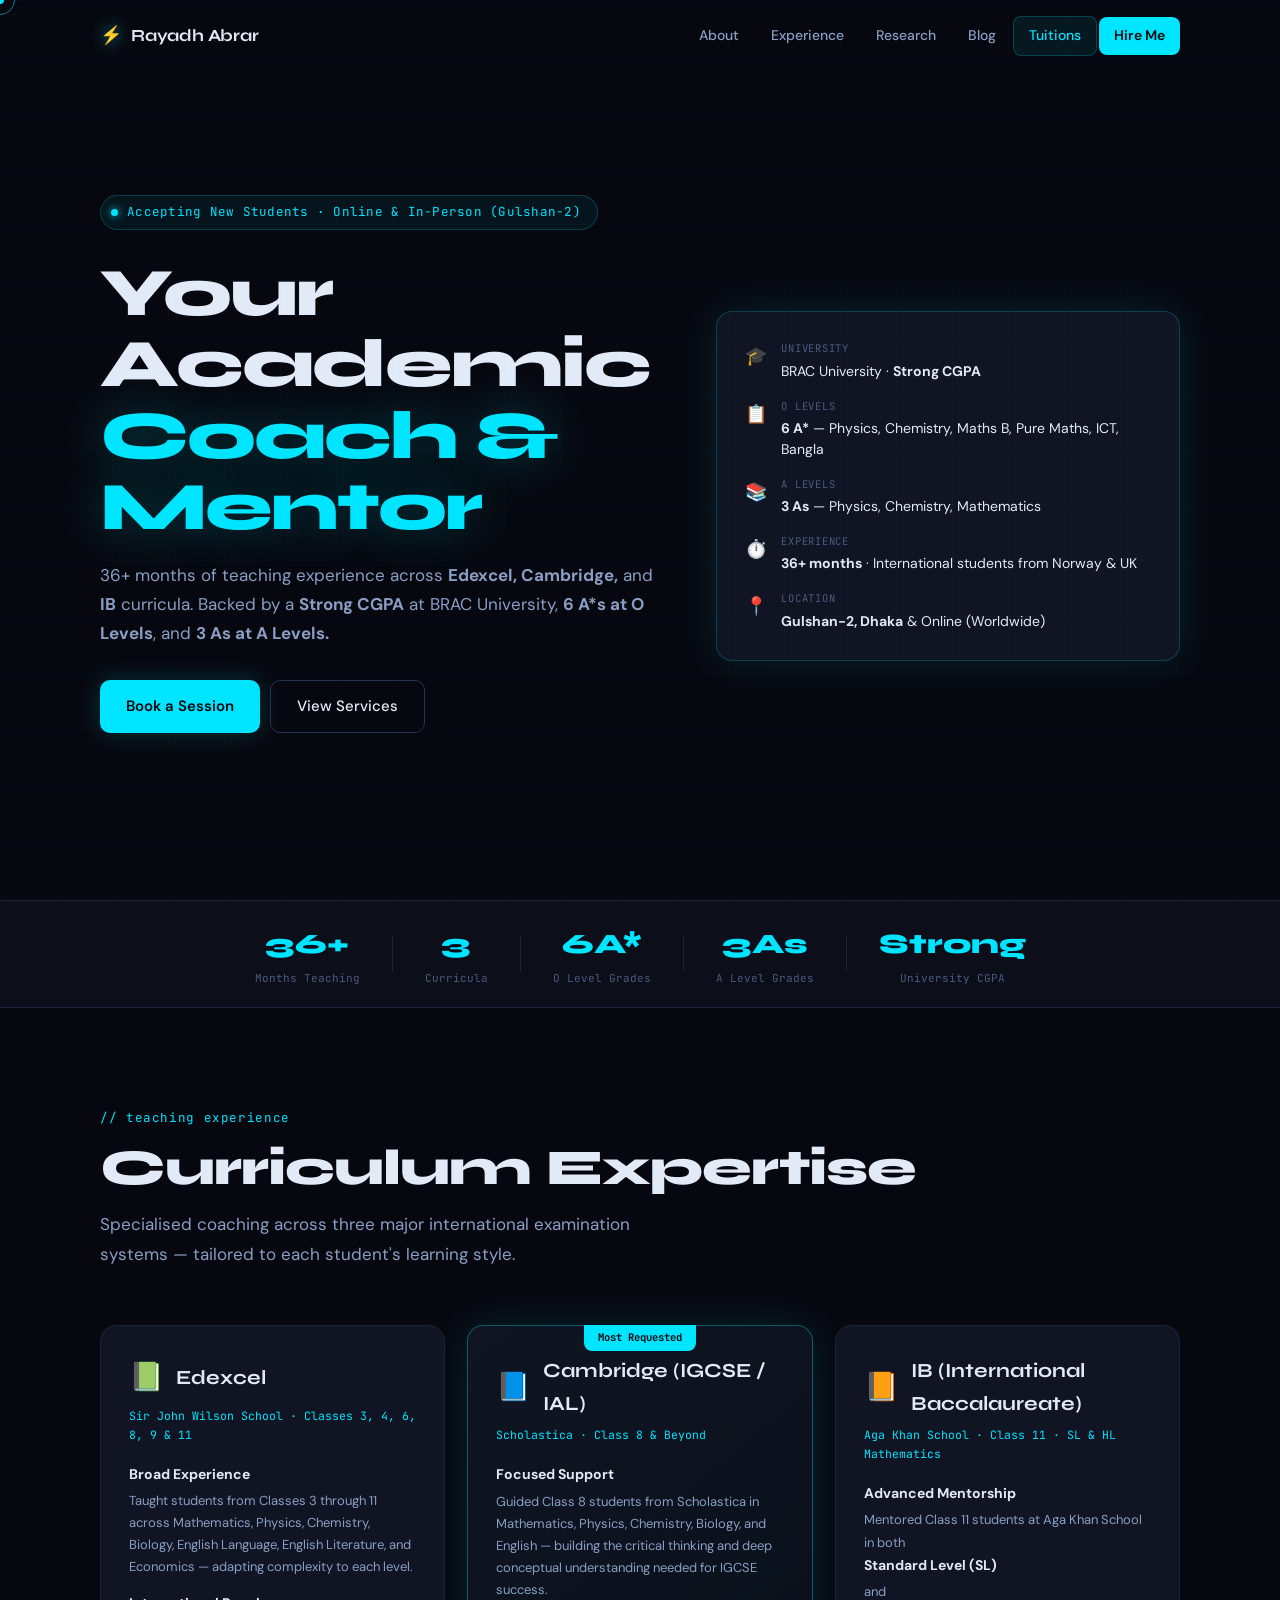
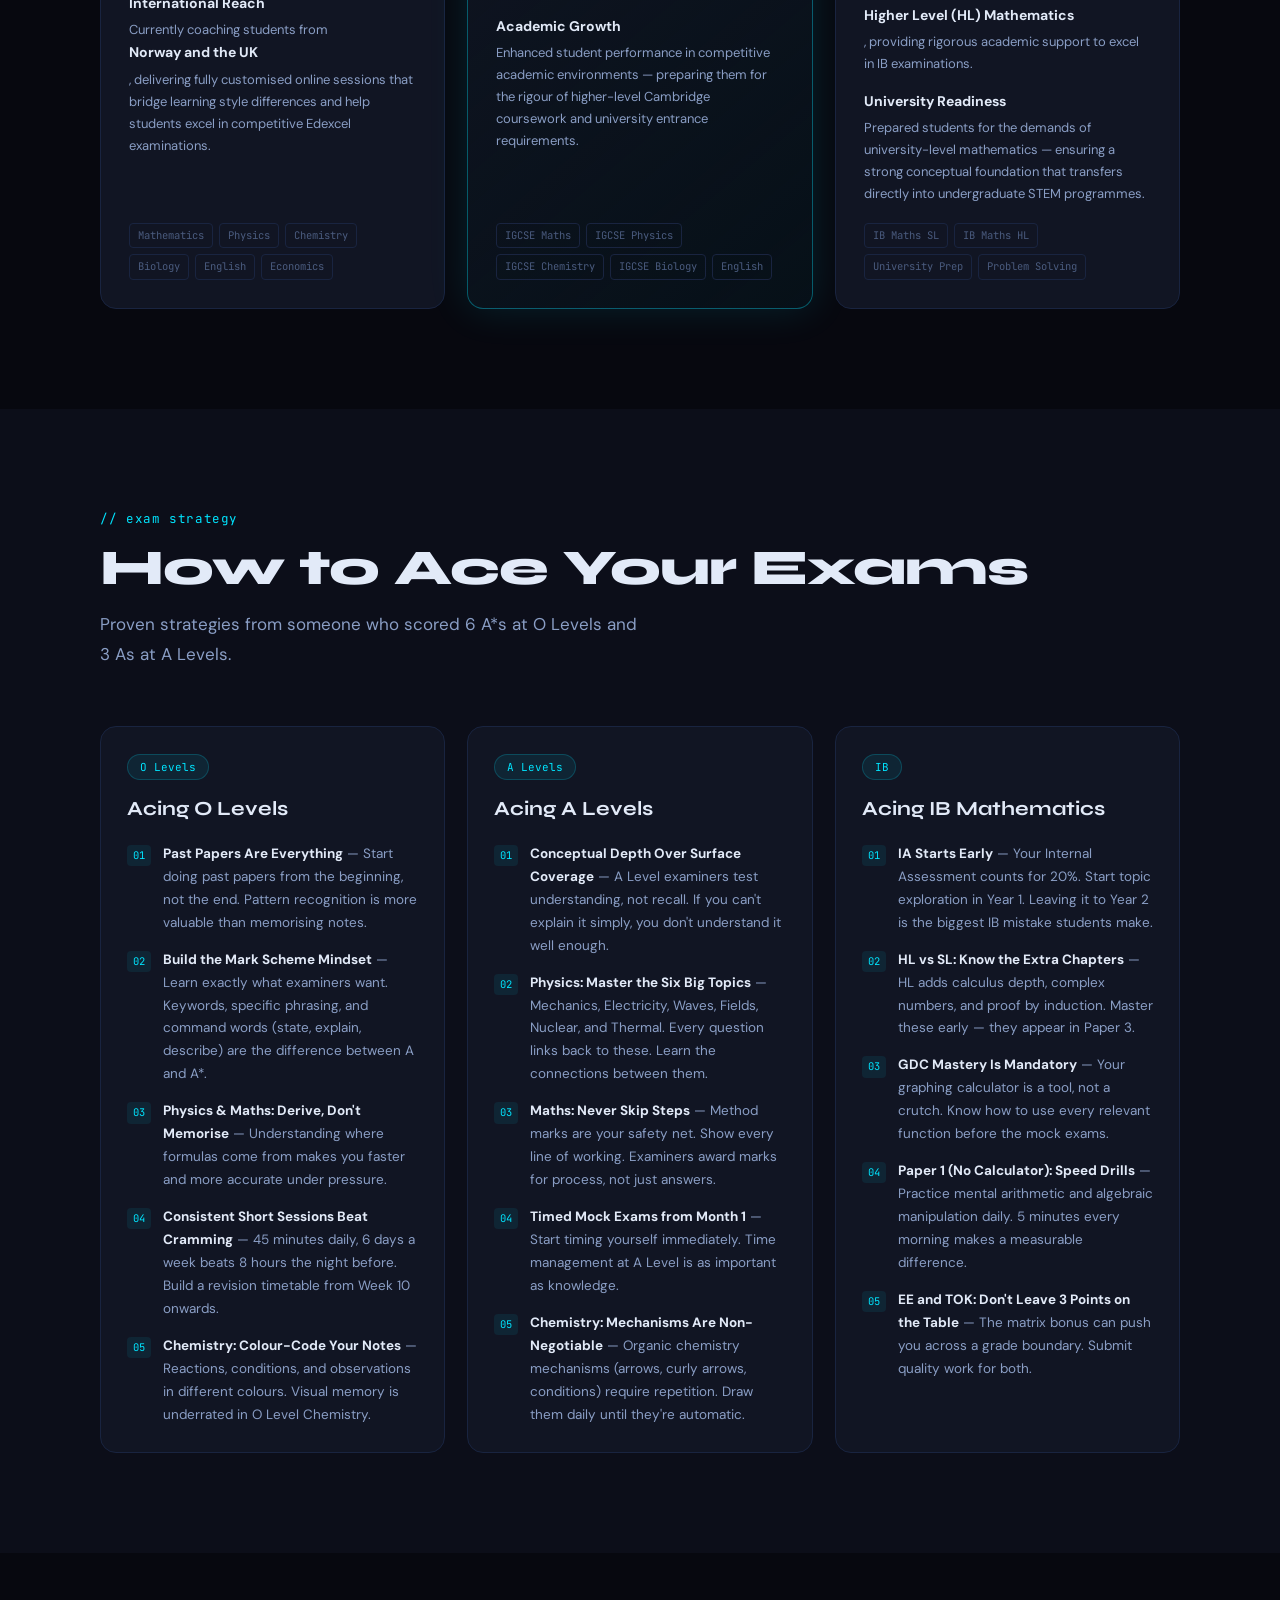
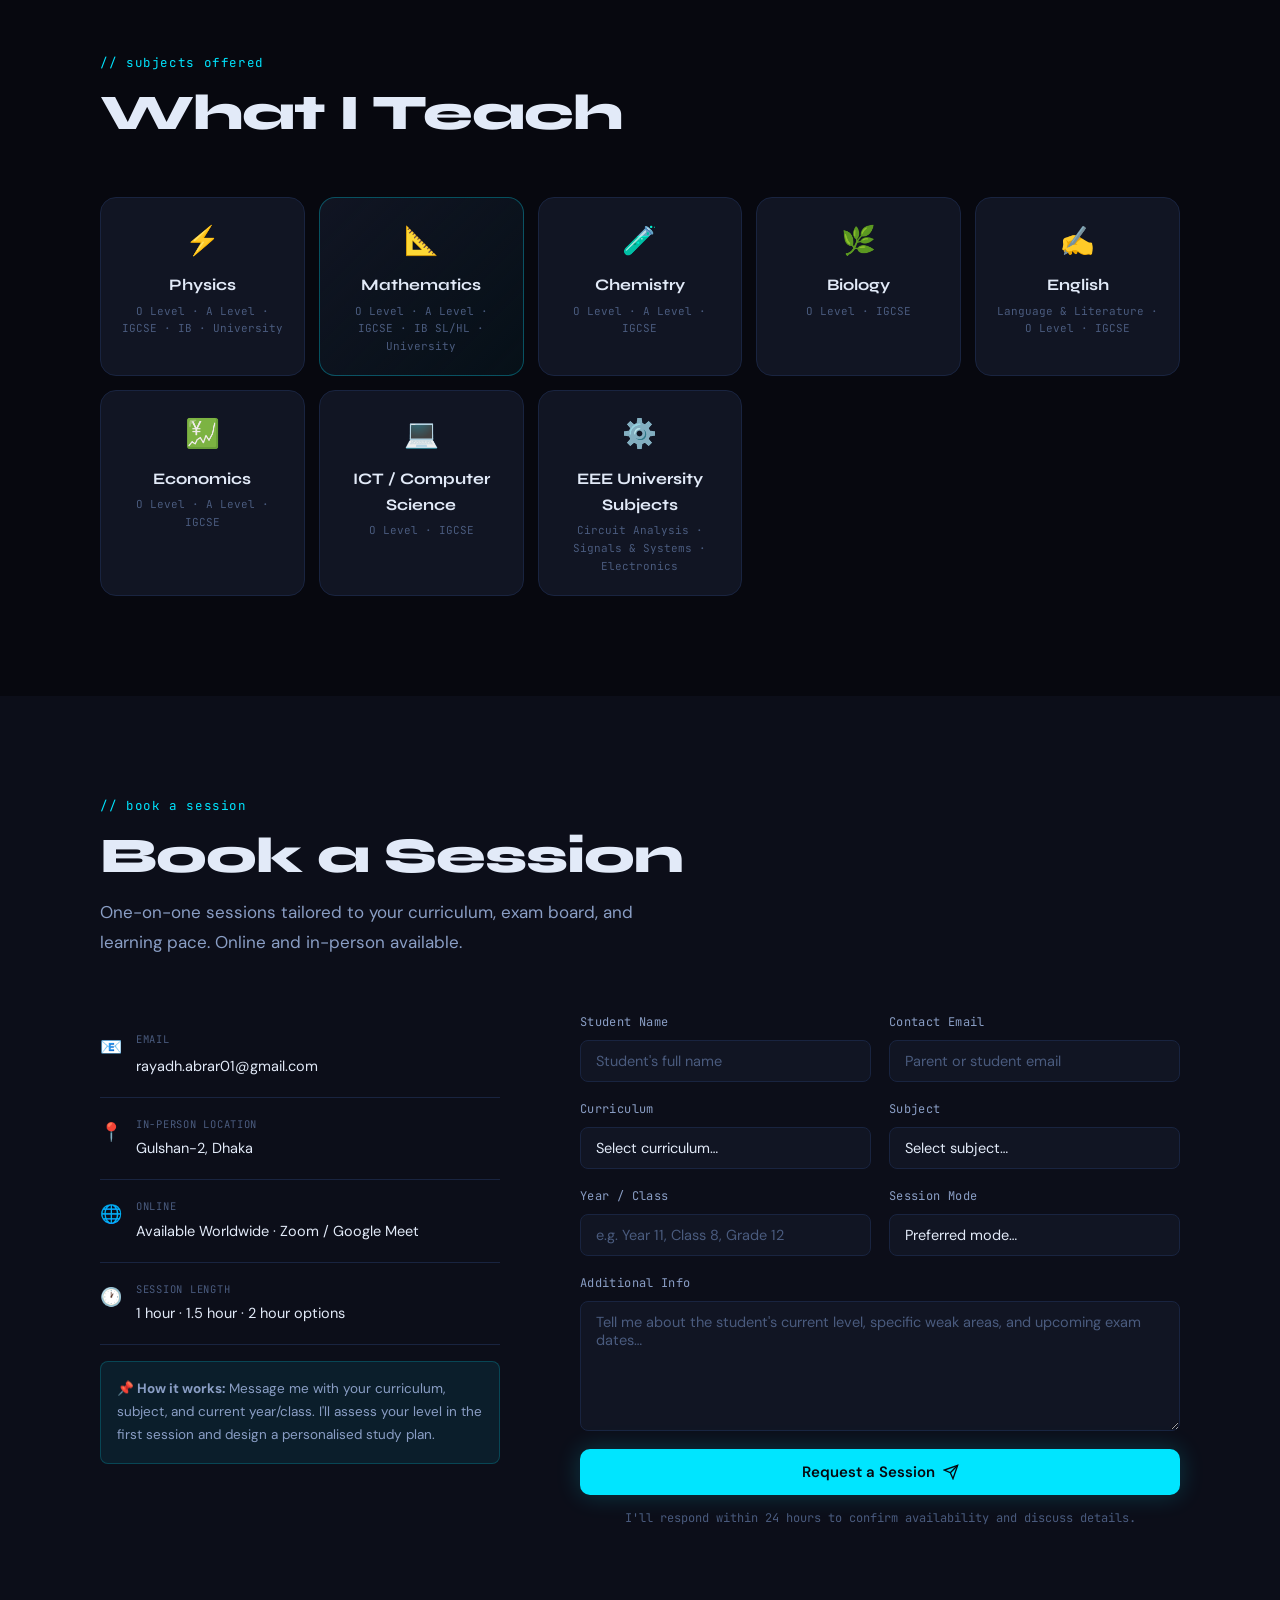
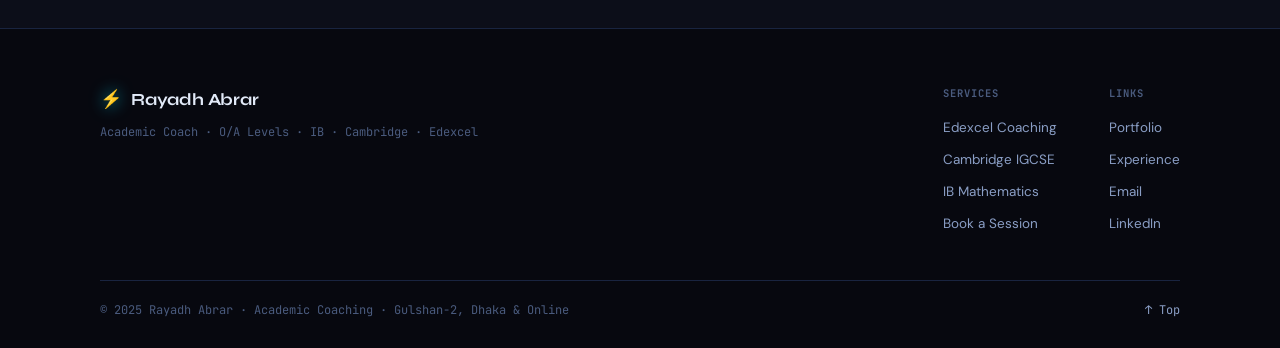
==== tuitions.html @ 3318d1c3 "Update tuitions.html" ====
<!DOCTYPE html>
<html lang="en">
<head>
  <meta charset="UTF-8" />
  <meta name="viewport" content="width=device-width, initial-scale=1.0" />
  <title>Tuitions & Academic Coaching — Rayadh Abrar | O Levels, A Levels, IB, Cambridge, Edexcel</title>
  <meta name="description" content="Expert academic coaching by Rayadh Abrar — 36+ months experience, Strong CGPA at BRAC University. O Levels, A Levels, IB, Cambridge, and Edexcel. Physics, Maths, Chemistry. Gulshan-2 & Online." />
  <meta name="keywords" content="tuition Dhaka, O level tutor, A level tutor, IB tutor, physics tutor, maths tutor, chemistry tutor, Cambridge tutor, Edexcel tutor, online tuition Bangladesh, Rayadh Abrar tutor, Gulshan-2 tuition" />
  <meta name="author" content="Rayadh Abrar" />
  <meta name="robots" content="index, follow" />
  <meta property="og:title" content="Academic Coaching by Rayadh Abrar — O/A Levels, IB, Cambridge, Edexcel" />
  <meta property="og:description" content="36+ months experience · Strong CGPA · 6 A* O Levels · 3 As A Levels · Gulshan-2 & Online" />
  <meta property="og:type" content="website" />
  <link rel="preconnect" href="https://fonts.googleapis.com" />
  <link rel="preconnect" href="https://fonts.gstatic.com" crossorigin />
  <link href="https://fonts.googleapis.com/css2?family=Syne:wght@400;500;600;700;800&family=DM+Sans:ital,opsz,wght@0,9..40,300;0,9..40,400;0,9..40,500;1,9..40,300&family=JetBrains+Mono:wght@400;500&display=swap" rel="stylesheet" />
  <link rel="stylesheet" href="style.css" />
  <script type="application/ld+json">
  {
    "@context": "https://schema.org",
    "@type": "Service",
    "name": "Academic Coaching by Rayadh Abrar",
    "provider": {"@type":"Person","name":"Rayadh Abrar","url":"https://rayadh-abrar1.github.io/rayadhabrar/"},
    "description": "Expert O Level, A Level, IB, Cambridge, and Edexcel tutoring in Physics, Mathematics, Chemistry, and more.",
    "areaServed": ["Dhaka, Bangladesh", "Online — Worldwide"],
    "serviceType": "Private Tutoring"
  }
  </script>
</head>
<body>

  <div class="cursor" id="cursor"></div>
  <div class="cursor-follower" id="cursorFollower"></div>

  <!-- NAV -->
  <nav id="navbar">
    <div class="nav-container">
      <a href="index.html" class="nav-logo">
        <span class="logo-bolt">⚡</span>
        <span>Rayadh Abrar</span>
      </a>
      <div class="nav-links" id="navLinks">
        <a href="index.html#about"      class="nav-link">About</a>
        <a href="index.html#experience" class="nav-link">Experience</a>
        <a href="index.html#research"   class="nav-link">Research</a>
        <a href="index.html#blog"       class="nav-link">Blog</a>
        <a href="tuitions.html"         class="nav-link nav-cta">Tuitions</a>
        <a href="index.html#contact"    class="nav-link nav-hire">Hire Me</a>
      </div>
      <button class="nav-toggle" id="navToggle" aria-label="Toggle navigation">
        <span></span><span></span><span></span>
      </button>
    </div>
  </nav>

  <!-- HERO -->
  <section class="tuition-hero">
    <div class="hero-bg-grid" aria-hidden="true"></div>
    <div class="container">
      <div class="tuition-hero-inner">
        <div class="tuition-hero-content">
          <div class="hero-badge reveal">
            <span class="badge-pulse"></span>
            <span>Accepting New Students · Online &amp; In-Person (Gulshan-2)</span>
          </div>
          <h1 class="tuition-hero-title reveal">
            Your Academic<br/><span class="hero-name">Coach &amp; Mentor</span>
          </h1>
          <p class="tuition-hero-sub reveal">
            36+ months of teaching experience across <strong>Edexcel, Cambridge,</strong> and <strong>IB</strong> curricula.
            Backed by a <strong>Strong CGPA</strong> at BRAC University, <strong>6 A*s at O Levels</strong>, and <strong>3 As at A Levels.</strong>
          </p>
          <div class="hero-actions reveal">
            <a href="#book" class="btn btn-primary">Book a Session</a>
            <a href="#services" class="btn btn-outline">View Services</a>
          </div>
        </div>
        <div class="tuition-creds reveal">
          <div class="cred-card">
            <div class="cred-row">
              <span class="cred-icon">🎓</span>
              <div>
                <p class="cred-label">University</p>
                <p class="cred-val">BRAC University · <strong>Strong CGPA</strong></p>
              </div>
            </div>
            <div class="cred-row">
              <span class="cred-icon">📋</span>
              <div>
                <p class="cred-label">O Levels</p>
                <p class="cred-val"><strong>6 A*</strong> — Physics, Chemistry, Maths B, Pure Maths, ICT, Bangla</p>
              </div>
            </div>
            <div class="cred-row">
              <span class="cred-icon">📚</span>
              <div>
                <p class="cred-label">A Levels</p>
                <p class="cred-val"><strong>3 As</strong> — Physics, Chemistry, Mathematics</p>
              </div>
            </div>
            <div class="cred-row">
              <span class="cred-icon">⏱️</span>
              <div>
                <p class="cred-label">Experience</p>
                <p class="cred-val"><strong>36+ months</strong> · International students from Norway &amp; UK</p>
              </div>
            </div>
            <div class="cred-row">
              <span class="cred-icon">📍</span>
              <div>
                <p class="cred-label">Location</p>
                <p class="cred-val"><strong>Gulshan-2, Dhaka</strong> &amp; Online (Worldwide)</p>
              </div>
            </div>
          </div>
        </div>
      </div>
    </div>
  </section>

  <!-- STATS -->
  <div class="tuition-stats-bar">
    <div class="container">
      <div class="tsb-inner">
        <div class="tsb-item">
          <span class="tsb-num">36+</span>
          <span class="tsb-lbl">Months Teaching</span>
        </div>
        <div class="tsb-sep"></div>
        <div class="tsb-item">
          <span class="tsb-num">3</span>
          <span class="tsb-lbl">Curricula</span>
        </div>
        <div class="tsb-sep"></div>
        <div class="tsb-item">
          <span class="tsb-num">6A*</span>
          <span class="tsb-lbl">O Level Grades</span>
        </div>
        <div class="tsb-sep"></div>
        <div class="tsb-item">
          <span class="tsb-num">3As</span>
          <span class="tsb-lbl">A Level Grades</span>
        </div>
        <div class="tsb-sep"></div>
        <div class="tsb-item">
          <span class="tsb-num">Strong</span>
          <span class="tsb-lbl">University CGPA</span>
        </div>
      </div>
    </div>
  </div>

  <!-- SERVICES -->
  <section id="services" class="section">
    <div class="container">
      <div class="section-head">
        <span class="section-tag">// teaching experience</span>
        <h2 class="section-title reveal">Curriculum Expertise</h2>
        <p class="section-desc reveal">Specialised coaching across three major international examination systems — tailored to each student's learning style.</p>
      </div>
      <div class="services-grid">

        <div class="service-card reveal">
          <div class="svc-header">
            <span class="svc-icon">📗</span>
            <h3 class="svc-title">Edexcel</h3>
          </div>
          <p class="svc-school">Sir John Wilson School · Classes 3, 4, 6, 8, 9 &amp; 11</p>
          <div class="svc-highlights">
            <div class="svc-hl">
              <strong>Broad Experience</strong>
              <p>Taught students from Classes 3 through 11 across Mathematics, Physics, Chemistry, Biology, English Language, English Literature, and Economics — adapting complexity to each level.</p>
            </div>
            <div class="svc-hl">
              <strong>International Reach</strong>
              <p>Currently coaching students from <strong>Norway and the UK</strong>, delivering fully customised online sessions that bridge learning style differences and help students excel in competitive Edexcel examinations.</p>
            </div>
          </div>
          <div class="svc-subjects">
            <span class="tag">Mathematics</span><span class="tag">Physics</span><span class="tag">Chemistry</span>
            <span class="tag">Biology</span><span class="tag">English</span><span class="tag">Economics</span>
          </div>
        </div>

        <div class="service-card service-hot reveal">
          <div class="svc-hot-label">Most Requested</div>
          <div class="svc-header">
            <span class="svc-icon">📘</span>
            <h3 class="svc-title">Cambridge (IGCSE / IAL)</h3>
          </div>
          <p class="svc-school">Scholastica · Class 8 &amp; Beyond</p>
          <div class="svc-highlights">
            <div class="svc-hl">
              <strong>Focused Support</strong>
              <p>Guided Class 8 students from Scholastica in Mathematics, Physics, Chemistry, Biology, and English — building the critical thinking and deep conceptual understanding needed for IGCSE success.</p>
            </div>
            <div class="svc-hl">
              <strong>Academic Growth</strong>
              <p>Enhanced student performance in competitive academic environments — preparing them for the rigour of higher-level Cambridge coursework and university entrance requirements.</p>
            </div>
          </div>
          <div class="svc-subjects">
            <span class="tag">IGCSE Maths</span><span class="tag">IGCSE Physics</span>
            <span class="tag">IGCSE Chemistry</span><span class="tag">IGCSE Biology</span><span class="tag">English</span>
          </div>
        </div>

        <div class="service-card reveal">
          <div class="svc-header">
            <span class="svc-icon">📙</span>
            <h3 class="svc-title">IB (International Baccalaureate)</h3>
          </div>
          <p class="svc-school">Aga Khan School · Class 11 · SL &amp; HL Mathematics</p>
          <div class="svc-highlights">
            <div class="svc-hl">
              <strong>Advanced Mentorship</strong>
              <p>Mentored Class 11 students at Aga Khan School in both <strong>Standard Level (SL)</strong> and <strong>Higher Level (HL) Mathematics</strong>, providing rigorous academic support to excel in IB examinations.</p>
            </div>
            <div class="svc-hl">
              <strong>University Readiness</strong>
              <p>Prepared students for the demands of university-level mathematics — ensuring a strong conceptual foundation that transfers directly into undergraduate STEM programmes.</p>
            </div>
          </div>
          <div class="svc-subjects">
            <span class="tag">IB Maths SL</span><span class="tag">IB Maths HL</span>
            <span class="tag">University Prep</span><span class="tag">Problem Solving</span>
          </div>
        </div>

      </div>
    </div>
  </section>

  <!-- HOW TO ACE -->
  <section class="section section-alt">
    <div class="container">
      <div class="section-head">
        <span class="section-tag">// exam strategy</span>
        <h2 class="section-title reveal">How to Ace Your Exams</h2>
        <p class="section-desc reveal">Proven strategies from someone who scored 6 A*s at O Levels and 3 As at A Levels.</p>
      </div>
      <div class="ace-grid">

        <div class="ace-card reveal">
          <div class="ace-badge">O Levels</div>
          <h3 class="ace-title">Acing O Levels</h3>
          <ul class="ace-list">
            <li><span>01</span><div><strong>Past Papers Are Everything</strong> — Start doing past papers from the beginning, not the end. Pattern recognition is more valuable than memorising notes.</div></li>
            <li><span>02</span><div><strong>Build the Mark Scheme Mindset</strong> — Learn exactly what examiners want. Keywords, specific phrasing, and command words (state, explain, describe) are the difference between A and A*.</div></li>
            <li><span>03</span><div><strong>Physics & Maths: Derive, Don't Memorise</strong> — Understanding where formulas come from makes you faster and more accurate under pressure.</div></li>
            <li><span>04</span><div><strong>Consistent Short Sessions Beat Cramming</strong> — 45 minutes daily, 6 days a week beats 8 hours the night before. Build a revision timetable from Week 10 onwards.</div></li>
            <li><span>05</span><div><strong>Chemistry: Colour-Code Your Notes</strong> — Reactions, conditions, and observations in different colours. Visual memory is underrated in O Level Chemistry.</div></li>
          </ul>
        </div>

        <div class="ace-card reveal">
          <div class="ace-badge">A Levels</div>
          <h3 class="ace-title">Acing A Levels</h3>
          <ul class="ace-list">
            <li><span>01</span><div><strong>Conceptual Depth Over Surface Coverage</strong> — A Level examiners test understanding, not recall. If you can't explain it simply, you don't understand it well enough.</div></li>
            <li><span>02</span><div><strong>Physics: Master the Six Big Topics</strong> — Mechanics, Electricity, Waves, Fields, Nuclear, and Thermal. Every question links back to these. Learn the connections between them.</div></li>
            <li><span>03</span><div><strong>Maths: Never Skip Steps</strong> — Method marks are your safety net. Show every line of working. Examiners award marks for process, not just answers.</div></li>
            <li><span>04</span><div><strong>Timed Mock Exams from Month 1</strong> — Start timing yourself immediately. Time management at A Level is as important as knowledge.</div></li>
            <li><span>05</span><div><strong>Chemistry: Mechanisms Are Non-Negotiable</strong> — Organic chemistry mechanisms (arrows, curly arrows, conditions) require repetition. Draw them daily until they're automatic.</div></li>
          </ul>
        </div>

        <div class="ace-card reveal">
          <div class="ace-badge">IB</div>
          <h3 class="ace-title">Acing IB Mathematics</h3>
          <ul class="ace-list">
            <li><span>01</span><div><strong>IA Starts Early</strong> — Your Internal Assessment counts for 20%. Start topic exploration in Year 1. Leaving it to Year 2 is the biggest IB mistake students make.</div></li>
            <li><span>02</span><div><strong>HL vs SL: Know the Extra Chapters</strong> — HL adds calculus depth, complex numbers, and proof by induction. Master these early — they appear in Paper 3.</div></li>
            <li><span>03</span><div><strong>GDC Mastery Is Mandatory</strong> — Your graphing calculator is a tool, not a crutch. Know how to use every relevant function before the mock exams.</div></li>
            <li><span>04</span><div><strong>Paper 1 (No Calculator): Speed Drills</strong> — Practice mental arithmetic and algebraic manipulation daily. 5 minutes every morning makes a measurable difference.</div></li>
            <li><span>05</span><div><strong>EE and TOK: Don't Leave 3 Points on the Table</strong> — The matrix bonus can push you across a grade boundary. Submit quality work for both.</div></li>
          </ul>
        </div>

      </div>
    </div>
  </section>

  <!-- SUBJECTS -->
  <section class="section">
    <div class="container">
      <div class="section-head">
        <span class="section-tag">// subjects offered</span>
        <h2 class="section-title reveal">What I Teach</h2>
      </div>
      <div class="subjects-grid reveal">
        <div class="subj-card">
          <span class="subj-emoji">⚡</span>
          <h4>Physics</h4>
          <p>O Level · A Level · IGCSE · IB · University</p>
        </div>
        <div class="subj-card subj-hot">
          <span class="subj-emoji">📐</span>
          <h4>Mathematics</h4>
          <p>O Level · A Level · IGCSE · IB SL/HL · University</p>
        </div>
        <div class="subj-card">
          <span class="subj-emoji">🧪</span>
          <h4>Chemistry</h4>
          <p>O Level · A Level · IGCSE</p>
        </div>
        <div class="subj-card">
          <span class="subj-emoji">🌿</span>
          <h4>Biology</h4>
          <p>O Level · IGCSE</p>
        </div>
        <div class="subj-card">
          <span class="subj-emoji">✍️</span>
          <h4>English</h4>
          <p>Language &amp; Literature · O Level · IGCSE</p>
        </div>
        <div class="subj-card">
          <span class="subj-emoji">💹</span>
          <h4>Economics</h4>
          <p>O Level · A Level · IGCSE</p>
        </div>
        <div class="subj-card">
          <span class="subj-emoji">💻</span>
          <h4>ICT / Computer Science</h4>
          <p>O Level · IGCSE</p>
        </div>
        <div class="subj-card">
          <span class="subj-emoji">⚙️</span>
          <h4>EEE University Subjects</h4>
          <p>Circuit Analysis · Signals &amp; Systems · Electronics</p>
        </div>
      </div>
    </div>
  </section>

  <!-- BOOKING -->
  <section id="book" class="section section-alt">
    <div class="container">
      <div class="section-head">
        <span class="section-tag">// book a session</span>
        <h2 class="section-title reveal">Book a Session</h2>
        <p class="section-desc reveal">One-on-one sessions tailored to your curriculum, exam board, and learning pace. Online and in-person available.</p>
      </div>
      <div class="contact-grid">
        <div class="contact-info reveal">
          <div class="ci-item">
            <span class="ci-icon">📧</span>
            <div><p class="ci-label">Email</p><a href="mailto:rayadh.abrar01@gmail.com" class="ci-val">rayadh.abrar01@gmail.com</a></div>
          </div>
          <div class="ci-item">
            <span class="ci-icon">📍</span>
            <div><p class="ci-label">In-Person Location</p><p class="ci-val">Gulshan-2, Dhaka</p></div>
          </div>
          <div class="ci-item">
            <span class="ci-icon">🌐</span>
            <div><p class="ci-label">Online</p><p class="ci-val">Available Worldwide · Zoom / Google Meet</p></div>
          </div>
          <div class="ci-item">
            <span class="ci-icon">🕐</span>
            <div><p class="ci-label">Session Length</p><p class="ci-val">1 hour · 1.5 hour · 2 hour options</p></div>
          </div>
          <div class="booking-note">
            <strong>📌 How it works:</strong> Message me with your curriculum, subject, and current year/class. I'll assess your level in the first session and design a personalised study plan.
          </div>
        </div>
        <form class="contact-form reveal" id="bookingForm" novalidate>
          <div class="form-row">
            <div class="form-group">
              <label for="sname" class="form-lbl">Student Name</label>
              <input type="text" id="sname" name="name" class="form-inp" placeholder="Student's full name" required />
            </div>
            <div class="form-group">
              <label for="semail" class="form-lbl">Contact Email</label>
              <input type="email" id="semail" name="email" class="form-inp" placeholder="Parent or student email" required />
            </div>
          </div>
          <div class="form-row">
            <div class="form-group">
              <label for="scurriculum" class="form-lbl">Curriculum</label>
              <select id="scurriculum" name="curriculum" class="form-inp form-sel">
                <option value="">Select curriculum…</option>
                <option>Edexcel</option>
                <option>Cambridge (IGCSE)</option>
                <option>IB (International Baccalaureate)</option>
                <option>Bangladesh National (SSC/HSC)</option>
                <option>University Level</option>
              </select>
            </div>
            <div class="form-group">
              <label for="ssubject" class="form-lbl">Subject</label>
              <select id="ssubject" name="subject" class="form-inp form-sel">
                <option value="">Select subject…</option>
                <option>Mathematics</option>
                <option>Physics</option>
                <option>Chemistry</option>
                <option>Biology</option>
                <option>English</option>
                <option>Economics</option>
                <option>ICT / Computer Science</option>
                <option>Multiple Subjects</option>
              </select>
            </div>
          </div>
          <div class="form-row">
            <div class="form-group">
              <label for="sclass" class="form-lbl">Year / Class</label>
              <input type="text" id="sclass" name="class" class="form-inp" placeholder="e.g. Year 11, Class 8, Grade 12" />
            </div>
            <div class="form-group">
              <label for="smode" class="form-lbl">Session Mode</label>
              <select id="smode" name="mode" class="form-inp form-sel">
                <option value="">Preferred mode…</option>
                <option>Online (Zoom / Google Meet)</option>
                <option>In-Person (Gulshan-2, Dhaka)</option>
                <option>Either</option>
              </select>
            </div>
          </div>
          <div class="form-group">
            <label for="smessage" class="form-lbl">Additional Info</label>
            <textarea id="smessage" name="message" class="form-inp form-ta" rows="4" placeholder="Tell me about the student's current level, specific weak areas, and upcoming exam dates…"></textarea>
          </div>
          <button type="submit" class="btn btn-primary btn-block" id="bookBtn">
            <span id="bookBtnLabel">Request a Session</span>
            <svg width="16" height="16" viewBox="0 0 24 24" fill="none" stroke="currentColor" stroke-width="2"><line x1="22" y1="2" x2="11" y2="13"/><polygon points="22 2 15 22 11 13 2 9 22 2"/></svg>
          </button>
          <p class="form-note">I'll respond within 24 hours to confirm availability and discuss details.</p>
        </form>
      </div>
    </div>
  </section>

  <!-- FOOTER -->
  <footer class="footer">
    <div class="container">
      <div class="footer-top">
        <div>
          <a href="index.html" class="nav-logo"><span class="logo-bolt">⚡</span><span>Rayadh Abrar</span></a>
          <p class="footer-sub">Academic Coach · O/A Levels · IB · Cambridge · Edexcel</p>
        </div>
        <div class="footer-nav-wrap">
          <div class="footer-nav">
            <h4 class="footer-nav-head">Services</h4>
            <a href="#services">Edexcel Coaching</a>
            <a href="#services">Cambridge IGCSE</a>
            <a href="#services">IB Mathematics</a>
            <a href="#book">Book a Session</a>
          </div>
          <div class="footer-nav">
            <h4 class="footer-nav-head">Links</h4>
            <a href="index.html">Portfolio</a>
            <a href="index.html#experience">Experience</a>
            <a href="mailto:rayadh.abrar01@gmail.com">Email</a>
            <a href="https://linkedin.com/in/rayadh-abrar" target="_blank" rel="noopener">LinkedIn</a>
          </div>
        </div>
      </div>
      <div class="footer-bottom">
        <p>© 2025 Rayadh Abrar · Academic Coaching · Gulshan-2, Dhaka &amp; Online</p>
        <a href="#" class="back-top">↑ Top</a>
      </div>
    </div>
  </footer>

  <script src="main.js"></script>
  <script>
    // Booking form handler
    const bookingForm = document.getElementById('bookingForm');
    const bookBtnLabel = document.getElementById('bookBtnLabel');
    if (bookingForm) {
      bookingForm.addEventListener('submit', async e => {
        e.preventDefault();
        bookBtnLabel.textContent = 'Sending…';
        await new Promise(r => setTimeout(r, 1200));
        bookBtnLabel.textContent = '✓ Request Sent!';
        bookingForm.reset();
        setTimeout(() => { bookBtnLabel.textContent = 'Request a Session'; }, 4000);
      });
    }
  </script>
</body>
</html>
---- style.css ----
/* ============================================================
   style.css — EEE Student Portfolio
   Dark engineering theme · Electric cyan accent · Syne + DM Sans
   ============================================================ */

/* ── RESET & ROOT ──────────────────────────────────────────── */
*, *::before, *::after { margin: 0; padding: 0; box-sizing: border-box; }

:root {
  /* Colors */
  --bg:          #07080F;
  --bg-alt:      #0C0E19;
  --bg-card:     #111523;
  --bg-card-h:   #161C30;
  --accent:      #00E5FF;
  --accent-dim:  rgba(0,229,255,.08);
  --accent-glow: rgba(0,229,255,.22);
  --amber:       #FFB700;
  --red-soft:    #FF4D6D;
  --green-sig:   #27C93F;
  --text:        #E2EAF8;
  --text-2:      #8A9EC5;
  --text-3:      #4A5B7E;
  --border:      #192440;
  --border-2:    #233358;

  /* Typography */
  --f-display: 'Syne', sans-serif;
  --f-body:    'DM Sans', sans-serif;
  --f-mono:    'JetBrains Mono', monospace;

  /* Radii */
  --r:   16px;
  --r-s:  8px;
  --r-xs: 4px;

  /* Shadows */
  --sh:      0 8px 32px rgba(0,0,0,.45);
  --sh-sm:   0 2px 12px rgba(0,0,0,.3);
  --glow:    0 0 40px rgba(0,229,255,.12);
  --glow-hi: 0 0 60px rgba(0,229,255,.28);

  /* Layout */
  --nav-h:  72px;
  --max-w:  1200px;
  --sec-py: 100px;
}

html {
  scroll-behavior: smooth;
  scroll-padding-top: var(--nav-h);
}

body {
  background: var(--bg);
  color: var(--text);
  font-family: var(--f-body);
  font-size: 16px;
  line-height: 1.65;
  overflow-x: hidden;
  cursor: none;
}

::selection { background: var(--accent); color: var(--bg); }

img { max-width: 100%; display: block; }

a { color: inherit; }

/* ── CUSTOM CURSOR (desktop) ────────────────────────────────── */
.cursor {
  width: 8px; height: 8px;
  background: var(--accent);
  border-radius: 50%;
  position: fixed; top: 0; left: 0;
  pointer-events: none; z-index: 9999;
  transform: translate(-50%,-50%);
  transition: width .2s, height .2s;
}
.cursor-follower {
  width: 30px; height: 30px;
  border: 1.5px solid rgba(0,229,255,.5);
  border-radius: 50%;
  position: fixed; top: 0; left: 0;
  pointer-events: none; z-index: 9998;
  transform: translate(-50%,-50%);
  transition: left .12s linear, top .12s linear, width .2s, height .2s;
}

/* ── SCROLL REVEAL ──────────────────────────────────────────── */
.reveal {
  opacity: 0;
  transform: translateY(28px);
  transition: opacity .65s ease, transform .65s ease;
}
.reveal.visible { opacity: 1; transform: none; }

/* ── UTILITIES ──────────────────────────────────────────────── */
.container {
  max-width: var(--max-w);
  margin: 0 auto;
  padding: 0 clamp(20px, 5vw, 60px);
}

.section        { padding: var(--sec-py) 0; }
.section-alt    { background: var(--bg-alt); }

.section-head   { margin-bottom: 56px; }
.section-tag    {
  display: block;
  font-family: var(--f-mono);
  font-size: 12.5px;
  letter-spacing: .05em;
  color: var(--accent);
  margin-bottom: 12px;
}
.section-title {
  font-family: var(--f-display);
  font-size: clamp(30px, 4.5vw, 50px);
  font-weight: 800;
  line-height: 1.1;
  letter-spacing: -.02em;
  margin-bottom: 14px;
}
.section-desc {
  font-size: 17px;
  color: var(--text-2);
  max-width: 540px;
  line-height: 1.75;
}
.section-cta { text-align: center; margin-top: 44px; }

/* ── BUTTONS ────────────────────────────────────────────────── */
.btn {
  display: inline-flex; align-items: center; gap: 8px;
  padding: 13px 26px;
  border-radius: 10px;
  font-family: var(--f-body);
  font-size: 15px; font-weight: 500;
  text-decoration: none;
  transition: all .22s ease;
  cursor: none; border: none;
  position: relative; overflow: hidden;
}
.btn::after {
  content: '';
  position: absolute; inset: 0;
  background: rgba(255,255,255,.07);
  opacity: 0; transition: opacity .22s;
}
.btn:hover::after { opacity: 1; }

.btn-primary {
  background: var(--accent); color: var(--bg); font-weight: 600;
  box-shadow: 0 0 24px rgba(0,229,255,.2);
}
.btn-primary:hover {
  transform: translateY(-2px);
  box-shadow: 0 6px 32px rgba(0,229,255,.38);
}

.btn-outline {
  background: transparent; color: var(--text);
  border: 1px solid var(--border-2);
}
.btn-outline:hover {
  border-color: var(--accent); color: var(--accent);
  transform: translateY(-2px);
}

.btn-ghost {
  background: transparent; color: var(--text-2);
  padding: 13px 14px;
}
.btn-ghost:hover { color: var(--text); }

.btn-block  { width: 100%; justify-content: center; }
.btn-sm-full {
  width: 100%; justify-content: center;
  padding: 11px 20px; font-size: 14px;
  border-radius: var(--r-s);
  background: transparent;
  color: var(--accent);
  border: 1px solid rgba(0,229,255,.35);
  display: flex; align-items: center;
  text-decoration: none;
  transition: all .2s ease; cursor: none;
}
.btn-sm-full:hover { background: var(--accent-dim); }

/* ── NAVBAR ─────────────────────────────────────────────────── */
#navbar {
  position: fixed; top: 0; left: 0; right: 0;
  height: var(--nav-h); z-index: 1000;
  transition: background .3s, border-color .3s, backdrop-filter .3s;
}
#navbar.scrolled {
  background: rgba(7,8,15,.88);
  backdrop-filter: blur(20px);
  -webkit-backdrop-filter: blur(20px);
  border-bottom: 1px solid var(--border);
}

.nav-container {
  max-width: var(--max-w); margin: 0 auto;
  padding: 0 clamp(20px, 5vw, 60px);
  height: 100%;
  display: flex; align-items: center;
  justify-content: space-between; gap: 32px;
}

.nav-logo {
  display: flex; align-items: center; gap: 9px;
  text-decoration: none;
  font-family: var(--f-display);
  font-size: 17px; font-weight: 700;
  color: var(--text); letter-spacing: -.01em;
}
.logo-bolt {
  font-size: 18px;
  filter: drop-shadow(0 0 8px rgba(0,229,255,.7));
}

.nav-links { display: flex; align-items: center; gap: 2px; }

.nav-link {
  padding: 7px 15px; border-radius: 8px;
  font-size: 14px; font-weight: 500;
  color: var(--text-2); text-decoration: none;
  transition: all .2s;
}
.nav-link:hover { color: var(--text); background: rgba(255,255,255,.05); }
.nav-link.active-link { color: var(--accent); }

.nav-link.nav-cta {
  background: var(--accent-dim);
  color: var(--accent);
  border: 1px solid rgba(0,229,255,.22);
}
.nav-link.nav-cta:hover { background: rgba(0,229,255,.18); }

.nav-toggle {
  display: none; flex-direction: column; gap: 5px;
  background: none; border: none; cursor: none; padding: 8px;
}
.nav-toggle span {
  display: block; width: 22px; height: 2px;
  background: var(--text); border-radius: 2px;
  transition: all .3s;
}

/* ── HERO ───────────────────────────────────────────────────── */
.hero {
  min-height: 100vh;
  display: grid;
  grid-template-columns: 1fr 1fr;
  align-items: center;
  gap: 60px;
  padding-top: var(--nav-h);
  padding-bottom: 60px;
  padding-left: clamp(20px, 5vw, 60px);
  padding-right: clamp(20px, 5vw, 60px);
  max-width: var(--max-w);
  margin: 0 auto;
  position: relative;
}

/* Background grid */
.hero-bg-grid {
  position: fixed; inset: 0;
  pointer-events: none; z-index: 0;
  background-image:
    linear-gradient(rgba(0,229,255,.022) 1px, transparent 1px),
    linear-gradient(90deg, rgba(0,229,255,.022) 1px, transparent 1px);
  background-size: 56px 56px;
}

/* Circuit decoration */
.circuit-deco { position: absolute; inset: 0; pointer-events: none; overflow: hidden; }

.c-line {
  position: absolute; left: 0; right: 0; height: 1px;
  background: linear-gradient(90deg, transparent, var(--accent), transparent);
  opacity: 0;
  animation: cPulse 5s ease-in-out infinite;
}
.c-line-1 { top: 28%; }
.c-line-2 { top: 72%; animation-delay: 2.5s; }

.c-node {
  position: absolute; width: 6px; height: 6px;
  border-radius: 50%; background: var(--accent);
  opacity: .25;
  animation: nBlink 3.5s ease-in-out infinite;
}

@keyframes cPulse {
  0%,100%  { opacity: 0; }
  40%,60%  { opacity: .1; }
}
@keyframes nBlink {
  0%,100%  { opacity: .15; transform: scale(1); box-shadow: none; }
  50%      { opacity: .8; transform: scale(1.6); box-shadow: 0 0 8px var(--accent); }
}

/* Hero content */
.hero-content { position: relative; z-index: 1; }

.hero-badge {
  display: inline-flex; align-items: center; gap: 9px;
  background: rgba(0,229,255,.06);
  border: 1px solid rgba(0,229,255,.2);
  border-radius: 100px;
  padding: 6px 16px 6px 10px;
  margin-bottom: 28px;
  font-family: var(--f-mono);
  font-size: 12.5px;
  color: var(--accent);
  letter-spacing: .02em;
}
.badge-pulse {
  width: 7px; height: 7px; border-radius: 50%;
  background: var(--accent);
  box-shadow: 0 0 8px var(--accent);
  animation: dotPulse 2s ease-in-out infinite;
}
@keyframes dotPulse {
  0%,100% { transform: scale(1); opacity: 1; }
  50%     { transform: scale(1.3); opacity: .65; }
}

.hero-title {
  font-family: var(--f-display);
  font-size: clamp(42px, 6.5vw, 80px);
  font-weight: 800;
  line-height: 1.04;
  letter-spacing: -.03em;
  color: var(--text);
  margin-bottom: 18px;
}
.hero-name {
  display: block;
  color: var(--accent);
  text-shadow: 0 0 48px rgba(0,229,255,.28);
}

.hero-subtitle {
  font-size: 19px; color: var(--text-2);
  line-height: 1.55; margin-bottom: 18px;
}
.hero-subtitle strong { color: var(--text); }

.typed-out  { color: var(--accent); font-weight: 500; }
.typed-cursor {
  color: var(--accent);
  animation: curBlink 1s step-end infinite;
  font-weight: 300;
}
@keyframes curBlink { 0%,100%{opacity:1} 50%{opacity:0} }

.hero-desc {
  font-size: 15.5px; color: var(--text-3);
  max-width: 460px; line-height: 1.85;
  margin-bottom: 34px;
}

.hero-actions { display: flex; gap: 10px; flex-wrap: wrap; margin-bottom: 44px; }

.hero-stats {
  display: flex; align-items: center;
  padding-top: 28px;
  border-top: 1px solid var(--border);
}
.stat-item { display: flex; flex-direction: column; padding: 0 28px; }
.stat-item:first-child { padding-left: 0; }

.stat-num {
  font-family: var(--f-display);
  font-size: 30px; font-weight: 800;
  color: var(--text); line-height: 1;
  margin-bottom: 4px;
}
.stat-lbl {
  font-family: var(--f-mono);
  font-size: 12px; color: var(--text-3);
}
.stat-sep { width: 1px; height: 38px; background: var(--border); }

/* Hero visual (right column) */
.hero-visual {
  position: relative; z-index: 1;
  display: flex; flex-direction: column;
  align-items: center; gap: 22px;
}

.code-card {
  width: 100%; max-width: 390px;
  background: var(--bg-card);
  border: 1px solid var(--border);
  border-radius: var(--r);
  overflow: hidden;
  box-shadow: var(--sh), var(--glow);
  animation: cardFloat 7s ease-in-out infinite;
}
@keyframes cardFloat {
  0%,100% { transform: translateY(0); }
  50%     { transform: translateY(-10px); }
}

.code-card-bar {
  display: flex; align-items: center; gap: 10px;
  padding: 12px 16px;
  background: var(--bg-alt);
  border-bottom: 1px solid var(--border);
}
.traffic-lights { display: flex; gap: 6px; }
.tl { width: 10px; height: 10px; border-radius: 50%; }
.tl-red    { background: #FF5F56; }
.tl-yellow { background: #FFBD2E; }
.tl-green  { background: #27C93F; }
.code-filename {
  font-family: var(--f-mono); font-size: 12px;
  color: var(--text-3); margin-left: auto;
}

.code-body {
  padding: 18px 16px;
  font-family: var(--f-mono); font-size: 13px;
  line-height: 1.95; color: var(--text-3);
}
.cl { display: block; }
.cl.pad { padding-left: 20px; }
.ck { color: #CF8DFB; }   /* keyword   */
.cf { color: #7DD3FC; }   /* function  */
.cn { color: var(--amber); } /* number  */

.code-card-foot {
  display: flex; align-items: center; gap: 8px;
  padding: 10px 16px;
  background: var(--bg-alt);
  border-top: 1px solid var(--border);
  font-family: var(--f-mono); font-size: 11.5px; color: var(--text-3);
}
.running-dot {
  width: 7px; height: 7px; border-radius: 50%;
  background: var(--green-sig);
  box-shadow: 0 0 6px var(--green-sig);
  animation: dotPulse 2s ease-in-out infinite;
}

.float-chips {
  display: flex; gap: 10px; flex-wrap: wrap; justify-content: center;
}
.chip {
  background: var(--bg-card);
  border: 1px solid var(--border-2);
  border-radius: 100px;
  padding: 8px 16px;
  font-size: 13px; color: var(--text-2);
  transition: all .3s;
  animation: chipFloat 5s ease-in-out infinite;
}
.chip:hover { border-color: var(--accent); color: var(--accent); }
@keyframes chipFloat {
  0%,100% { transform: translateY(0); }
  50%     { transform: translateY(-6px); }
}

/* ── ABOUT ──────────────────────────────────────────────────── */
.about-grid {
  display: grid;
  grid-template-columns: 340px 1fr;
  gap: 72px; align-items: start;
}

.photo-frame {
  position: relative;
  aspect-ratio: 4/5; max-width: 320px;
  border-radius: var(--r);
  overflow: hidden;
  border: 1px solid var(--border);
}
.photo-frame img { width: 100%; height: 100%; object-fit: cover; }

.photo-placeholder {
  width: 100%; height: 100%;
  background: var(--bg-card);
  display: flex; flex-direction: column;
  align-items: center; justify-content: center;
  gap: 12px; color: var(--text-3);
  font-family: var(--f-mono); font-size: 13px;
  text-align: center; padding: 20px;
}
.photo-placeholder span { font-size: 40px; }
.photo-placeholder small { font-size: 11px; opacity: .6; }

.photo-deco {
  position: absolute; bottom: -16px; right: -16px;
  width: 70px; height: 70px;
  border: 2px solid var(--accent);
  border-radius: var(--r-s);
  opacity: .25; z-index: -1;
}

.skill-cloud {
  display: flex; flex-wrap: wrap; gap: 8px;
  margin-top: 20px; max-width: 320px;
}
.skill-pill {
  background: var(--bg-card);
  border: 1px solid var(--border);
  border-radius: 100px;
  padding: 5px 13px;
  font-family: var(--f-mono); font-size: 12.5px;
  color: var(--text-2);
  transition: all .2s; cursor: default;
}
.skill-pill:hover { border-color: var(--accent); color: var(--accent); background: var(--accent-dim); }

.about-lead {
  font-size: 18.5px; font-weight: 500; color: var(--text);
  line-height: 1.6; margin-bottom: 18px;
}
.about-body { font-size: 15.5px; color: var(--text-2); line-height: 1.85; margin-bottom: 14px; }

.about-links { display: flex; flex-direction: column; gap: 10px; margin-top: 28px; }
.text-link {
  color: var(--accent); text-decoration: none;
  font-size: 14.5px; font-weight: 500;
  transition: transform .2s; display: inline-block;
}
.text-link:hover { transform: translateX(4px); }

/* ── PROJECTS ───────────────────────────────────────────────── */
.filter-bar { display: flex; gap: 8px; flex-wrap: wrap; margin-bottom: 36px; }

.filter-btn {
  padding: 8px 18px; border-radius: 8px;
  border: 1px solid var(--border);
  background: transparent; color: var(--text-3);
  font-family: var(--f-body); font-size: 13.5px;
  cursor: none; transition: all .2s;
}
.filter-btn:hover, .filter-btn.active {
  border-color: var(--accent); color: var(--accent);
  background: var(--accent-dim);
}

.projects-grid {
  display: grid;
  grid-template-columns: repeat(auto-fill, minmax(290px, 1fr));
  gap: 20px;
}

.proj-card {
  background: var(--bg-card);
  border: 1px solid var(--border);
  border-radius: var(--r);
  padding: 26px;
  position: relative; overflow: hidden;
  transition: all .3s;
}
.proj-card::after {
  content: '';
  position: absolute; bottom: 0; left: 0; right: 0; height: 3px;
  background: linear-gradient(90deg, var(--accent), var(--amber));
  transform: scaleX(0); transform-origin: left; transition: transform .3s;
}
.proj-card:hover {
  border-color: var(--border-2);
  background: var(--bg-card-h);
  transform: translateY(-4px);
  box-shadow: var(--sh), var(--glow);
}
.proj-card:hover::after { transform: scaleX(1); }

.proj-featured {
  border-color: rgba(0,229,255,.28);
  background: linear-gradient(140deg, var(--bg-card), rgba(0,229,255,.03));
}
.proj-badge {
  position: absolute; top: 18px; right: 18px;
  background: rgba(255,183,0,.1);
  border: 1px solid rgba(255,183,0,.3);
  color: var(--amber);
  font-family: var(--f-mono); font-size: 10.5px;
  padding: 3px 10px; border-radius: 100px;
}

.proj-top {
  display: flex; align-items: center;
  justify-content: space-between; margin-bottom: 18px;
}
.proj-cat {
  font-family: var(--f-mono); font-size: 10.5px;
  letter-spacing: .07em; text-transform: uppercase;
  color: var(--accent); background: var(--accent-dim);
  padding: 4px 10px; border-radius: 100px;
}
.proj-icons { display: flex; gap: 7px; }
.icon-link {
  width: 30px; height: 30px; border-radius: 7px;
  background: var(--bg-alt); border: 1px solid var(--border);
  display: grid; place-items: center;
  color: var(--text-3); text-decoration: none;
  transition: all .2s;
}
.icon-link:hover { border-color: var(--accent); color: var(--accent); background: var(--accent-dim); }

.proj-title {
  font-family: var(--f-display);
  font-size: 19px; font-weight: 700;
  color: var(--text); line-height: 1.3; margin-bottom: 9px;
}
.proj-desc {
  font-size: 13.5px; color: var(--text-2);
  line-height: 1.75; margin-bottom: 18px;
}
.proj-tags { display: flex; flex-wrap: wrap; gap: 6px; }
.tag {
  font-family: var(--f-mono); font-size: 10.5px;
  color: var(--text-3); border: 1px solid var(--border);
  border-radius: var(--r-xs); padding: 3px 8px;
}

/* ── EXTRACURRICULARS (timeline) ────────────────────────────── */
.timeline {
  position: relative; padding-left: 28px;
  display: flex; flex-direction: column; gap: 0;
}
.timeline::before {
  content: '';
  position: absolute; left: 14px; top: 16px; bottom: 16px;
  width: 1px;
  background: linear-gradient(to bottom, var(--accent), transparent);
  opacity: .25;
}

.tl-item {
  display: flex; gap: 20px;
  padding-bottom: 32px; position: relative;
}

.tl-dot {
  position: relative; z-index: 1;
  flex-shrink: 0;
  width: 36px; height: 36px;
  border-radius: 50%;
  background: var(--bg-card);
  border: 1px solid var(--border-2);
  display: grid; place-items: center;
  font-size: 16px;
  margin-left: -46px;
  transition: all .3s;
}
.tl-item:hover .tl-dot {
  border-color: var(--accent);
  background: var(--accent-dim);
  box-shadow: 0 0 14px var(--accent-glow);
}

.tl-card {
  flex: 1;
  background: var(--bg-card);
  border: 1px solid var(--border);
  border-radius: var(--r);
  padding: 22px 24px;
  transition: all .3s;
}
.tl-item:hover .tl-card {
  border-color: var(--border-2);
  background: var(--bg-card-h);
}

.tl-head { display: flex; align-items: center; gap: 10px; flex-wrap: wrap; margin-bottom: 5px; }
.tl-title { font-family: var(--f-display); font-size: 17px; font-weight: 700; color: var(--text); }
.tl-pill {
  font-family: var(--f-mono); font-size: 10px;
  text-transform: uppercase; letter-spacing: .07em;
  padding: 3px 9px; border-radius: 100px;
  background: var(--accent-dim); color: var(--accent);
  border: 1px solid rgba(0,229,255,.18);
}
.tl-org    { font-family: var(--f-mono); font-size: 12.5px; color: var(--accent); margin-bottom: 3px; }
.tl-period { font-family: var(--f-mono); font-size: 11.5px; color: var(--text-3); margin-bottom: 10px; }
.tl-desc   { font-size: 13.5px; color: var(--text-2); line-height: 1.75; }

/* ── TUITIONS ───────────────────────────────────────────────── */
.tuition-grid {
  display: grid;
  grid-template-columns: repeat(3, 1fr);
  gap: 22px; margin-bottom: 36px;
}

.tuition-card {
  background: var(--bg-card);
  border: 1px solid var(--border);
  border-radius: var(--r);
  padding: 30px 26px;
  position: relative;
  display: flex; flex-direction: column;
  transition: all .3s;
}
.tuition-card:hover {
  transform: translateY(-4px);
  border-color: var(--border-2);
  box-shadow: var(--sh), var(--glow);
}
.tuition-card-hot {
  border-color: rgba(0,229,255,.35);
  background: linear-gradient(140deg, var(--bg-card), rgba(0,229,255,.04));
  box-shadow: var(--glow);
}

.tc-hot-label {
  position: absolute; top: -1px; left: 50%; transform: translateX(-50%);
  background: var(--accent); color: var(--bg);
  font-family: var(--f-mono); font-size: 10.5px; font-weight: 700;
  padding: 4px 14px; border-radius: 0 0 8px 8px;
}

.tc-icon  { font-size: 30px; margin-bottom: 14px; }
.tc-title { font-family: var(--f-display); font-size: 21px; font-weight: 700; color: var(--text); margin-bottom: 6px; }
.tc-level { font-family: var(--f-mono); font-size: 11px; color: var(--accent); letter-spacing: .05em; margin-bottom: 12px; }
.tc-desc  { font-size: 13.5px; color: var(--text-2); line-height: 1.75; margin-bottom: 18px; flex: 1; }

.tc-list { list-style: none; margin-bottom: 22px; }
.tc-list li {
  font-family: var(--f-mono); font-size: 12.5px;
  color: var(--text-3); padding: 5px 0 5px 16px;
  border-bottom: 1px solid var(--border); position: relative;
}
.tc-list li::before { content: '→'; position: absolute; left: 0; color: var(--accent); }

.tuition-note {
  background: var(--bg-card);
  border: 1px solid var(--border-2);
  border-radius: var(--r);
  padding: 20px 26px;
  display: flex; align-items: center; gap: 16px;
}
.tn-icon { font-size: 22px; }
.tuition-note strong { color: var(--text); }
.tuition-note div { font-size: 14.5px; color: var(--text-2); line-height: 1.6; }

/* ── BLOG ───────────────────────────────────────────────────── */
.blog-grid {
  display: grid;
  grid-template-columns: 1.5fr 1fr 1fr;
  gap: 20px;
}

.blog-card {
  background: var(--bg-card);
  border: 1px solid var(--border);
  border-radius: var(--r);
  padding: 26px;
  display: flex; flex-direction: column;
  transition: all .3s;
}
.blog-card:hover {
  border-color: var(--border-2);
  background: var(--bg-card-h);
  transform: translateY(-3px);
}
.blog-featured {
  border-color: rgba(0,229,255,.2);
  background: linear-gradient(140deg, var(--bg-card), rgba(0,229,255,.03));
}

.blog-meta {
  display: flex; align-items: center;
  justify-content: space-between; margin-bottom: 14px;
}
.blog-tag  { font-family: var(--f-mono); font-size: 10.5px; text-transform: uppercase; letter-spacing: .07em; color: var(--accent); }
.blog-time { font-family: var(--f-mono); font-size: 11.5px; color: var(--text-3); }

.blog-title {
  font-family: var(--f-display);
  font-size: 17px; font-weight: 700;
  color: var(--text); line-height: 1.35; margin-bottom: 10px;
}
.blog-featured .blog-title { font-size: 20px; }

.blog-excerpt {
  font-size: 13.5px; color: var(--text-2);
  line-height: 1.75; flex: 1; margin-bottom: 18px;
}

.blog-foot {
  display: flex; align-items: center;
  justify-content: space-between;
  padding-top: 14px; border-top: 1px solid var(--border);
  margin-top: auto;
}
.blog-date { font-family: var(--f-mono); font-size: 11.5px; color: var(--text-3); }
.blog-link {
  font-size: 12.5px; color: var(--accent);
  text-decoration: none; transition: transform .2s; display: inline-block;
}
.blog-link:hover { transform: translateX(3px); }

/* ── CONTACT ────────────────────────────────────────────────── */
.contact-grid {
  display: grid; grid-template-columns: 1fr 1.5fr;
  gap: 80px; align-items: start;
}

.ci-item {
  display: flex; align-items: flex-start; gap: 14px;
  padding: 18px 0; border-bottom: 1px solid var(--border);
}
.ci-icon  { font-size: 18px; margin-top: 2px; }
.ci-label { font-family: var(--f-mono); font-size: 10.5px; text-transform: uppercase; letter-spacing: .07em; color: var(--text-3); margin-bottom: 4px; }
.ci-val   { font-size: 14.5px; color: var(--text); text-decoration: none; transition: color .2s; }
a.ci-val:hover { color: var(--accent); }

.socials { display: flex; gap: 10px; flex-wrap: wrap; margin-top: 26px; }
.social-btn {
  display: flex; align-items: center; gap: 8px;
  padding: 9px 15px;
  background: var(--bg-card); border: 1px solid var(--border);
  border-radius: var(--r-s);
  color: var(--text-2); text-decoration: none;
  font-size: 13.5px; transition: all .2s; cursor: none;
}
.social-btn:hover { border-color: var(--accent); color: var(--accent); background: var(--accent-dim); }

/* Form */
.contact-form { display: flex; flex-direction: column; gap: 18px; }

.form-row { display: grid; grid-template-columns: 1fr 1fr; gap: 18px; }

.form-group { display: flex; flex-direction: column; gap: 7px; }

.form-lbl {
  font-family: var(--f-mono); font-size: 12px;
  color: var(--text-2); letter-spacing: .03em;
}
.form-inp {
  background: var(--bg-card);
  border: 1px solid var(--border);
  border-radius: var(--r-s);
  padding: 11px 15px;
  color: var(--text); font-family: var(--f-body); font-size: 14.5px;
  outline: none; transition: all .22s;
  -webkit-appearance: none;
}
.form-inp:focus {
  border-color: var(--accent);
  background: rgba(0,229,255,.025);
  box-shadow: 0 0 0 3px rgba(0,229,255,.08);
}
.form-inp::placeholder { color: var(--text-3); }
.form-sel { appearance: none; cursor: none; }
.form-ta  { resize: vertical; min-height: 130px; font-family: var(--f-body); }

.form-note {
  font-family: var(--f-mono); font-size: 12px;
  color: var(--text-3); text-align: center;
  margin-top: -4px;
}

/* ── FOOTER ─────────────────────────────────────────────────── */
.footer {
  background: var(--bg); border-top: 1px solid var(--border);
  padding: 56px 0 28px;
}

.footer-top {
  display: flex; justify-content: space-between;
  align-items: flex-start; gap: 48px; flex-wrap: wrap;
  margin-bottom: 44px;
}
.footer-sub {
  font-family: var(--f-mono); font-size: 12px;
  color: var(--text-3); margin-top: 8px;
}

.footer-nav-wrap { display: flex; gap: 52px; }
.footer-nav { display: flex; flex-direction: column; gap: 10px; }
.footer-nav-head {
  font-family: var(--f-mono); font-size: 10.5px;
  letter-spacing: .09em; text-transform: uppercase;
  color: var(--text-3); margin-bottom: 4px;
}
.footer-nav a {
  font-size: 13.5px; color: var(--text-2);
  text-decoration: none; transition: color .2s;
}
.footer-nav a:hover { color: var(--accent); }

.footer-bottom {
  display: flex; justify-content: space-between;
  align-items: center; flex-wrap: wrap; gap: 14px;
  padding-top: 20px; border-top: 1px solid var(--border);
}
.footer-bottom p { font-family: var(--f-mono); font-size: 12px; color: var(--text-3); }
.back-top {
  font-family: var(--f-mono); font-size: 12px;
  color: var(--text-2); text-decoration: none; transition: color .2s;
}
.back-top:hover { color: var(--accent); }

/* ── RESPONSIVE ─────────────────────────────────────────────── */
@media (max-width: 1024px) {
  .about-grid     { grid-template-columns: 1fr; gap: 40px; }
  .tuition-grid   { grid-template-columns: 1fr 1fr; }
  .blog-grid      { grid-template-columns: 1fr 1fr; }
  .contact-grid   { grid-template-columns: 1fr; gap: 48px; }
  .form-row       { grid-template-columns: 1fr; }
  .about-left .photo-frame { max-width: 320px; }
}

@media (max-width: 768px) {
  :root { --sec-py: 72px; }

  /* Disable custom cursor on touch */
  body        { cursor: auto; }
  .cursor, .cursor-follower { display: none; }
  .btn, .filter-btn, .form-sel, .social-btn,
  .nav-toggle, .back-top { cursor: pointer; }

  /* Navbar mobile */
  .nav-links  { display: none; }
  .nav-links.open {
    display: flex; flex-direction: column;
    position: fixed;
    top: var(--nav-h); left: 0; right: 0;
    background: rgba(7,8,15,.97);
    backdrop-filter: blur(20px);
    padding: 20px; gap: 4px;
    border-bottom: 1px solid var(--border);
    z-index: 999;
  }
  .nav-links.open .nav-link { padding: 12px 16px; font-size: 15px; }
  .nav-toggle { display: flex; }

  /* Hero single column */
  .hero {
    grid-template-columns: 1fr;
    text-align: center;
    padding-top: calc(var(--nav-h) + 32px);
  }
  .hero-badge, .hero-actions { justify-content: center; }
  .hero-desc  { margin: 0 auto 34px; }
  .hero-name  { display: inline; }
  .hero-visual { display: none; }
  .stat-item:first-child { padding-left: 28px; }
  .hero-stats { justify-content: center; }

  .about-grid { grid-template-columns: 1fr; }
  .projects-grid { grid-template-columns: 1fr; }
  .tuition-grid  { grid-template-columns: 1fr; }
  .blog-grid     { grid-template-columns: 1fr; }
  .footer-nav-wrap { gap: 32px; }
}

@media (max-width: 480px) {
  .hero-stats {
    flex-wrap: wrap; gap: 20px;
    border-top: none; padding-top: 0;
  }
  .stat-sep, .stat-item:first-child { padding-left: 0; }
  .stat-sep { display: none; }
  .stat-item { padding: 0; }
  .footer-top { flex-direction: column; }
  .footer-nav-wrap { flex-direction: column; gap: 28px; }
}

/* ── PRINT STYLES ───────────────────────────────────────────── */
@media print {
  .hero-bg-grid, .circuit-deco, .cursor,
  .cursor-follower, #navbar { display: none; }
  body { background: white; color: black; }
  .section { padding: 40px 0; }
}

/* ============================================================
   NEW SECTIONS — Added for expanded portfolio
   ============================================================ */

/* Hire Bar */
.hire-bar {
  position: fixed; top: 0; left: 0; right: 0; z-index: 1100;
  background: var(--accent); color: var(--bg);
  padding: 10px 20px;
  display: flex; align-items: center; justify-content: center;
  gap: 10px; font-size: 13.5px; font-weight: 500;
  font-family: var(--f-mono);
}
.hire-bar-dot { width:8px;height:8px;border-radius:50%;background:var(--bg);animation:dotPulse 2s ease-in-out infinite; }
.hire-bar-link { color:var(--bg);font-weight:700;text-decoration:underline; }
.hire-bar-link:hover { opacity:.8; }
.hire-bar-close { background:none;border:none;color:var(--bg);font-size:14px;cursor:pointer;margin-left:auto;padding:2px 6px;opacity:.7; }
.hire-bar-close:hover { opacity:1; }
body.bar-visible { padding-top: 40px; }

/* Hire bar pushes navbar down */
body.bar-visible #navbar { top: 40px; }

/* Nav hire button */
.nav-hire {
  background: var(--accent) !important;
  color: var(--bg) !important;
  font-weight: 600 !important;
  border: none !important;
}
.nav-hire:hover { background: #33ecff !important; }

/* CGPA highlight */
.cgpa-highlight {
  color: var(--amber); font-weight: 700;
  font-family: var(--f-display);
}
.stat-num-wrap { display:flex;align-items:baseline;gap:2px; }
.stat-dec { font-family:var(--f-mono);font-size:13px;color:var(--text-3); }

/* About tags */
.about-tags { display:flex;flex-wrap:wrap;gap:8px;margin:20px 0; }
.about-tag {
  background:var(--bg-card);border:1px solid var(--border);
  border-radius:100px;padding:5px 12px;
  font-family:var(--f-mono);font-size:12px;color:var(--text-2);
}

/* Timeline metrics */
.tl-metrics { display:flex;flex-wrap:wrap;gap:8px;margin-top:14px; }
.metric {
  font-family:var(--f-mono);font-size:11px;
  color:var(--accent);background:var(--accent-dim);
  border:1px solid rgba(0,229,255,.2);
  border-radius:100px;padding:3px 10px;
}

/* Research grid */
.research-grid {
  display:grid;grid-template-columns:repeat(auto-fill,minmax(280px,1fr));
  gap:20px;
}
.research-card {
  background:var(--bg-card);border:1px solid var(--border);
  border-radius:var(--r);padding:26px;
  position:relative;transition:all .3s;
}
.research-card:hover { border-color:var(--border-2);transform:translateY(-3px);box-shadow:var(--sh),var(--glow); }
.rc-real { border-color:rgba(0,229,255,.2); }
.rc-placeholder { opacity:.6; }
.rc-status-pill {
  display:inline-block;font-family:var(--f-mono);font-size:10.5px;
  border-radius:100px;padding:3px 10px;margin-bottom:14px;
}
.rc-live { background:rgba(39,201,63,.1);color:#27C93F;border:1px solid rgba(39,201,63,.25); }
.rc-soon { background:var(--accent-dim);color:var(--accent);border:1px solid rgba(0,229,255,.2); }
.rc-icon { font-size:28px;margin-bottom:12px; }
.rc-title { font-family:var(--f-display);font-size:18px;font-weight:700;color:var(--text);margin-bottom:10px;line-height:1.3; }
.rc-desc { font-size:13.5px;color:var(--text-2);line-height:1.75;margin-bottom:16px; }

/* Certifications */
.certs-grid {
  display:grid;grid-template-columns:repeat(auto-fill,minmax(260px,1fr));
  gap:18px;
}
.cert-card {
  background:var(--bg-card);border:1px solid var(--border);
  border-radius:var(--r);padding:24px;
  display:flex;flex-direction:column;align-items:flex-start;
  transition:all .3s;
}
.cert-card:hover { border-color:var(--border-2);transform:translateY(-3px);box-shadow:var(--sh); }
.cert-add { opacity:.5;border-style:dashed; }
.cert-icon { font-size:28px;margin-bottom:12px; }
.cert-title { font-family:var(--f-display);font-size:15px;font-weight:700;color:var(--text);margin-bottom:6px;line-height:1.3; }
.cert-issuer { font-size:12.5px;color:var(--text-2);line-height:1.6;flex:1;margin-bottom:12px; }
.cert-year { font-family:var(--f-mono);font-size:11px;color:var(--accent);background:var(--accent-dim);padding:3px 10px;border-radius:100px; }

/* Tuitions CTA section */
.tuitions-cta {
  display:grid;grid-template-columns:1.4fr 1fr;
  gap:60px;align-items:center;
}
.tc-title { font-family:var(--f-display);font-size:clamp(26px,4vw,42px);font-weight:800;line-height:1.1;letter-spacing:-.02em;margin:10px 0 16px; }
.tc-desc { font-size:15.5px;color:var(--text-2);line-height:1.8;margin-bottom:20px; }
.tc-pills { display:flex;flex-wrap:wrap;gap:8px; }
.subj-pill {
  background:var(--bg-card);border:1px solid var(--border);
  border-radius:100px;padding:5px 13px;
  font-family:var(--f-mono);font-size:12px;color:var(--text-2);
}
.tc-stat-box {
  display:grid;grid-template-columns:1fr 1fr;gap:16px;
}
.tc-stat {
  background:var(--bg-card);border:1px solid var(--border);
  border-radius:var(--r);padding:20px;
  display:flex;flex-direction:column;align-items:center;text-align:center;
}
.tc-num { font-family:var(--f-display);font-size:32px;font-weight:800;color:var(--accent); }
.tc-lbl { font-family:var(--f-mono);font-size:11px;color:var(--text-3);margin-top:4px; }

/* Hire section */
.hire-wrap {
  display:grid;grid-template-columns:1.2fr 1fr;
  gap:60px;align-items:start;
}
.hire-title { font-family:var(--f-display);font-size:clamp(28px,4vw,44px);font-weight:800;line-height:1.1;letter-spacing:-.02em;margin:10px 0 16px; }
.hire-desc { font-size:15.5px;color:var(--text-2);line-height:1.8;margin-bottom:32px; }
.hire-roles { display:flex;flex-direction:column;gap:18px; }
.hire-role { display:flex;gap:14px;align-items:flex-start; }
.hr-icon { font-size:22px;margin-top:2px;flex-shrink:0; }
.hire-role strong { display:block;font-size:15px;color:var(--text);margin-bottom:3px; }
.hire-role p { font-size:13.5px;color:var(--text-2);line-height:1.6; }
.hire-card {
  background:var(--bg-card);border:1px solid rgba(0,229,255,.25);
  border-radius:var(--r);padding:28px;
  box-shadow:var(--glow);
}
.hire-card-h { font-family:var(--f-display);font-size:20px;font-weight:700;color:var(--text);margin-bottom:18px; }
.hire-list { list-style:none;display:flex;flex-direction:column;gap:12px; }
.hire-list li { display:flex;gap:10px;align-items:flex-start;font-size:13.5px;color:var(--text-2); }
.hire-list li span { font-size:16px;flex-shrink:0;margin-top:1px; }
.hire-list li strong { color:var(--text); }

/* ── TUITIONS PAGE STYLES ─────────────────────────────────── */
.tuition-hero {
  min-height: 100vh;
  padding-top: var(--nav-h);
  background: var(--bg);
  position: relative;
  display: flex; align-items: center;
}
.tuition-hero-inner {
  display:grid;grid-template-columns:1.2fr 1fr;
  gap:60px;align-items:center;
  padding: 60px 0;
}
.tuition-hero-title {
  font-family:var(--f-display);
  font-size:clamp(38px,5.5vw,68px);
  font-weight:800;line-height:1.05;letter-spacing:-.03em;
  margin-bottom:18px;
}
.tuition-hero-sub { font-size:17px;color:var(--text-2);line-height:1.7;margin-bottom:32px; }

.cred-card {
  background:var(--bg-card);border:1px solid rgba(0,229,255,.2);
  border-radius:var(--r);padding:28px;
  display:flex;flex-direction:column;gap:16px;
  box-shadow:var(--glow);
}
.cred-row { display:flex;gap:14px;align-items:flex-start; }
.cred-icon { font-size:18px;flex-shrink:0;margin-top:2px; }
.cred-label { font-family:var(--f-mono);font-size:10.5px;text-transform:uppercase;letter-spacing:.07em;color:var(--text-3);margin-bottom:3px; }
.cred-val { font-size:14px;color:var(--text);line-height:1.5; }

/* Stats bar */
.tuition-stats-bar {
  background:var(--bg-alt);border-top:1px solid var(--border);border-bottom:1px solid var(--border);
  padding:20px 0;
}
.tsb-inner {
  display:flex;align-items:center;justify-content:center;
  gap:0;flex-wrap:wrap;
}
.tsb-item { display:flex;flex-direction:column;align-items:center;padding:0 32px; }
.tsb-num { font-family:var(--f-display);font-size:28px;font-weight:800;color:var(--accent); }
.tsb-lbl { font-family:var(--f-mono);font-size:11px;color:var(--text-3);margin-top:2px; }
.tsb-sep { width:1px;height:36px;background:var(--border); }

/* Services grid */
.services-grid {
  display:grid;grid-template-columns:repeat(3,1fr);gap:22px;
}
.service-card {
  background:var(--bg-card);border:1px solid var(--border);
  border-radius:var(--r);padding:28px;
  position:relative;transition:all .3s;
  display:flex;flex-direction:column;
}
.service-card:hover { transform:translateY(-4px);border-color:var(--border-2);box-shadow:var(--sh),var(--glow); }
.service-hot { border-color:rgba(0,229,255,.35);background:linear-gradient(140deg,var(--bg-card),rgba(0,229,255,.04));box-shadow:var(--glow); }
.svc-hot-label {
  position:absolute;top:-1px;left:50%;transform:translateX(-50%);
  background:var(--accent);color:var(--bg);
  font-family:var(--f-mono);font-size:10.5px;font-weight:700;
  padding:4px 14px;border-radius:0 0 8px 8px;
}
.svc-header { display:flex;align-items:center;gap:12px;margin-bottom:6px; }
.svc-icon { font-size:28px; }
.svc-title { font-family:var(--f-display);font-size:20px;font-weight:700;color:var(--text); }
.svc-school { font-family:var(--f-mono);font-size:11.5px;color:var(--accent);margin-bottom:18px; }
.svc-highlights { display:flex;flex-direction:column;gap:14px;margin-bottom:18px;flex:1; }
.svc-hl strong { display:block;font-size:14px;color:var(--text);margin-bottom:4px; }
.svc-hl p { font-size:13px;color:var(--text-2);line-height:1.7; }
.svc-subjects { display:flex;flex-wrap:wrap;gap:6px; }

/* Ace exam cards */
.ace-grid { display:grid;grid-template-columns:repeat(3,1fr);gap:22px; }
.ace-card {
  background:var(--bg-card);border:1px solid var(--border);
  border-radius:var(--r);padding:26px;transition:all .3s;
}
.ace-card:hover { border-color:var(--border-2);transform:translateY(-3px); }
.ace-badge {
  display:inline-block;background:var(--accent-dim);color:var(--accent);
  border:1px solid rgba(0,229,255,.2);border-radius:100px;
  font-family:var(--f-mono);font-size:11px;padding:3px 12px;margin-bottom:12px;
}
.ace-title { font-family:var(--f-display);font-size:20px;font-weight:700;color:var(--text);margin-bottom:18px; }
.ace-list { list-style:none;display:flex;flex-direction:column;gap:14px; }
.ace-list li { display:flex;gap:12px;align-items:flex-start; }
.ace-list li span { font-family:var(--f-mono);font-size:10.5px;color:var(--accent);background:var(--accent-dim);border-radius:4px;padding:2px 6px;flex-shrink:0;margin-top:2px; }
.ace-list li div { font-size:13.5px;color:var(--text-2);line-height:1.7; }
.ace-list li strong { color:var(--text); }

/* Subjects grid */
.subjects-grid {
  display:grid;grid-template-columns:repeat(auto-fill,minmax(200px,1fr));gap:14px;
}
.subj-card {
  background:var(--bg-card);border:1px solid var(--border);
  border-radius:var(--r);padding:20px;
  display:flex;flex-direction:column;align-items:center;text-align:center;
  transition:all .3s;
}
.subj-card:hover { border-color:var(--accent);transform:translateY(-3px);box-shadow:var(--glow); }
.subj-hot { border-color:rgba(0,229,255,.3);background:linear-gradient(135deg,var(--bg-card),rgba(0,229,255,.04)); }
.subj-emoji { font-size:28px;margin-bottom:8px; }
.subj-card h4 { font-family:var(--f-display);font-size:16px;font-weight:700;color:var(--text);margin-bottom:4px; }
.subj-card p { font-family:var(--f-mono);font-size:11px;color:var(--text-3);line-height:1.6; }

/* Booking note */
.booking-note {
  background:var(--accent-dim);border:1px solid rgba(0,229,255,.2);
  border-radius:var(--r-s);padding:16px;
  font-size:13.5px;color:var(--text-2);line-height:1.7;
  margin-top:16px;
}

/* ── RESPONSIVE additions ─────────────────────────────────── */
@media (max-width: 1024px) {
  .tuitions-cta   { grid-template-columns:1fr; }
  .hire-wrap       { grid-template-columns:1fr; }
  .services-grid   { grid-template-columns:1fr; }
  .ace-grid        { grid-template-columns:1fr; }
  .tuition-hero-inner { grid-template-columns:1fr; }
  .tc-stat-box     { grid-template-columns:repeat(4,1fr); }
}
@media (max-width: 768px) {
  .hire-bar { font-size:11.5px;flex-wrap:wrap;justify-content:center; }
  .tsb-inner { gap:16px; }
  .tsb-sep   { display:none; }
  .tsb-item  { padding:0 12px; }
  .subjects-grid { grid-template-columns:repeat(2,1fr); }
  .tc-stat-box { grid-template-columns:repeat(2,1fr); }
}
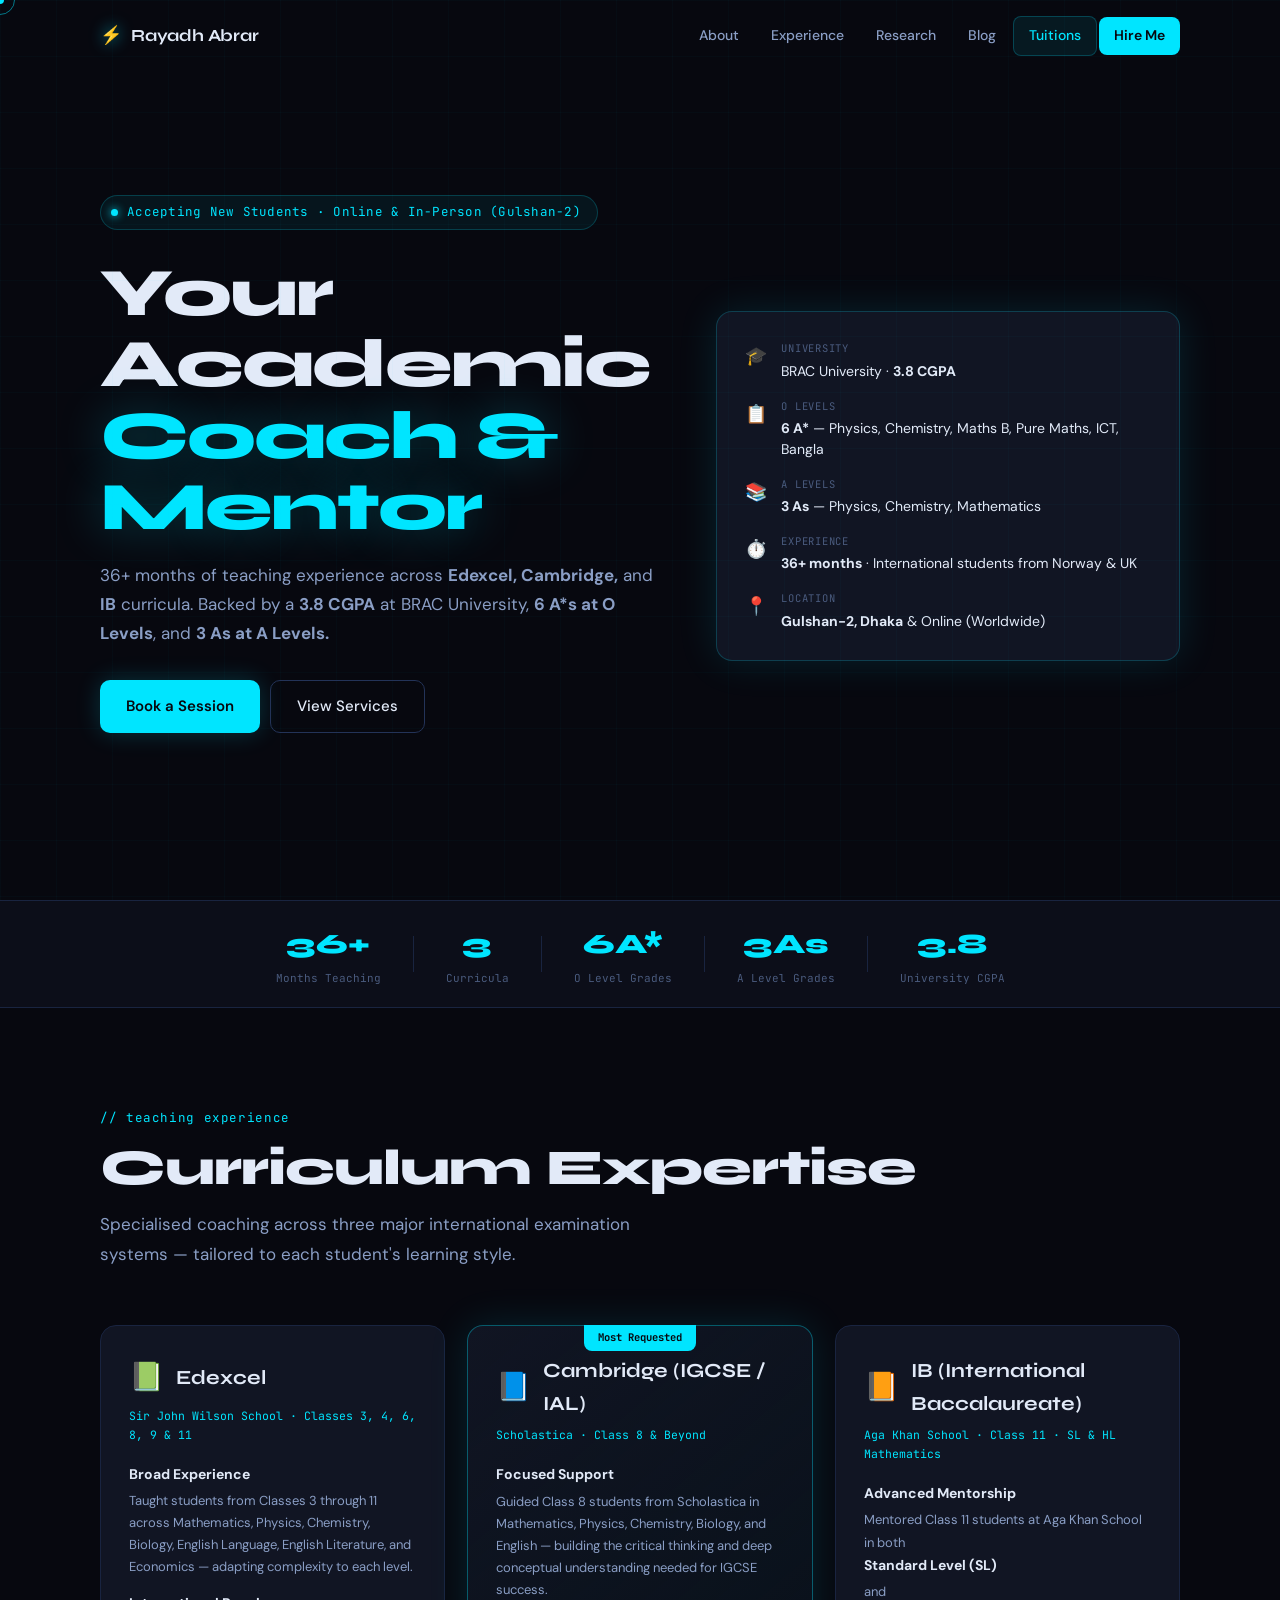
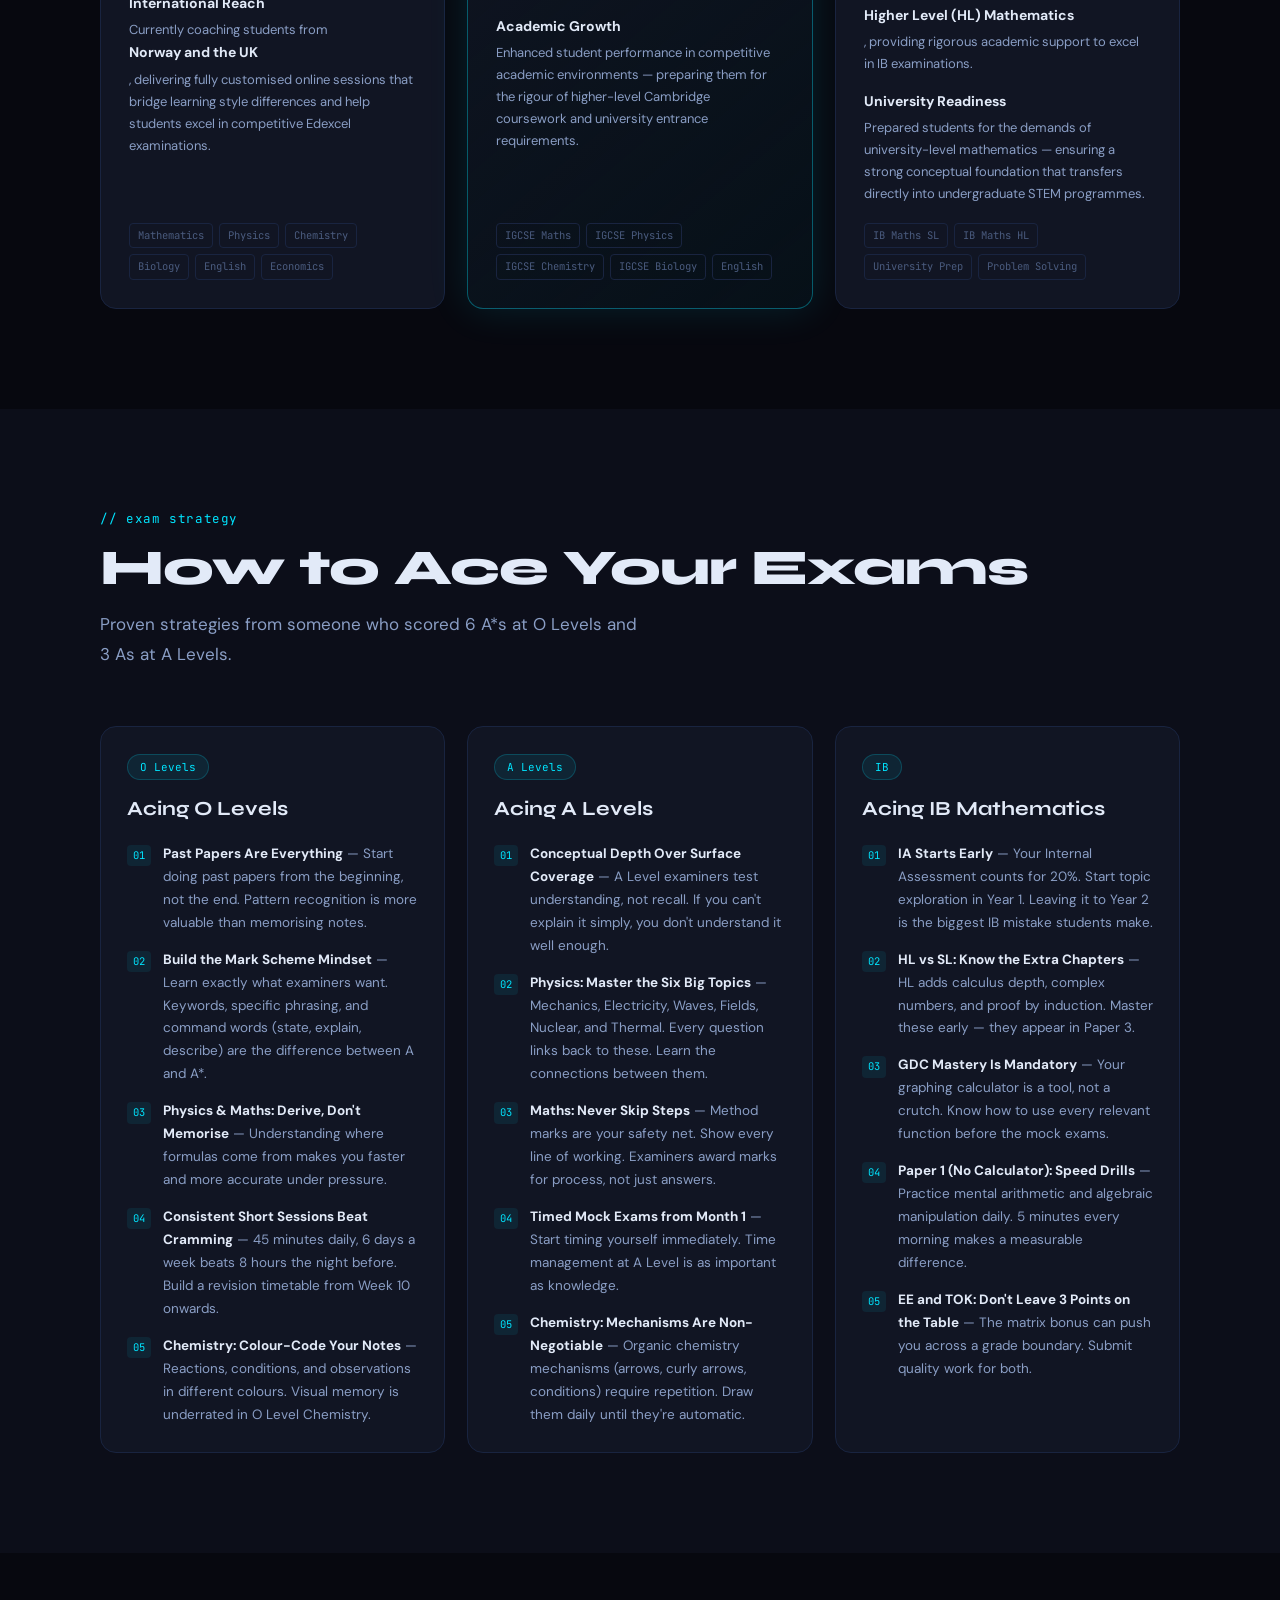
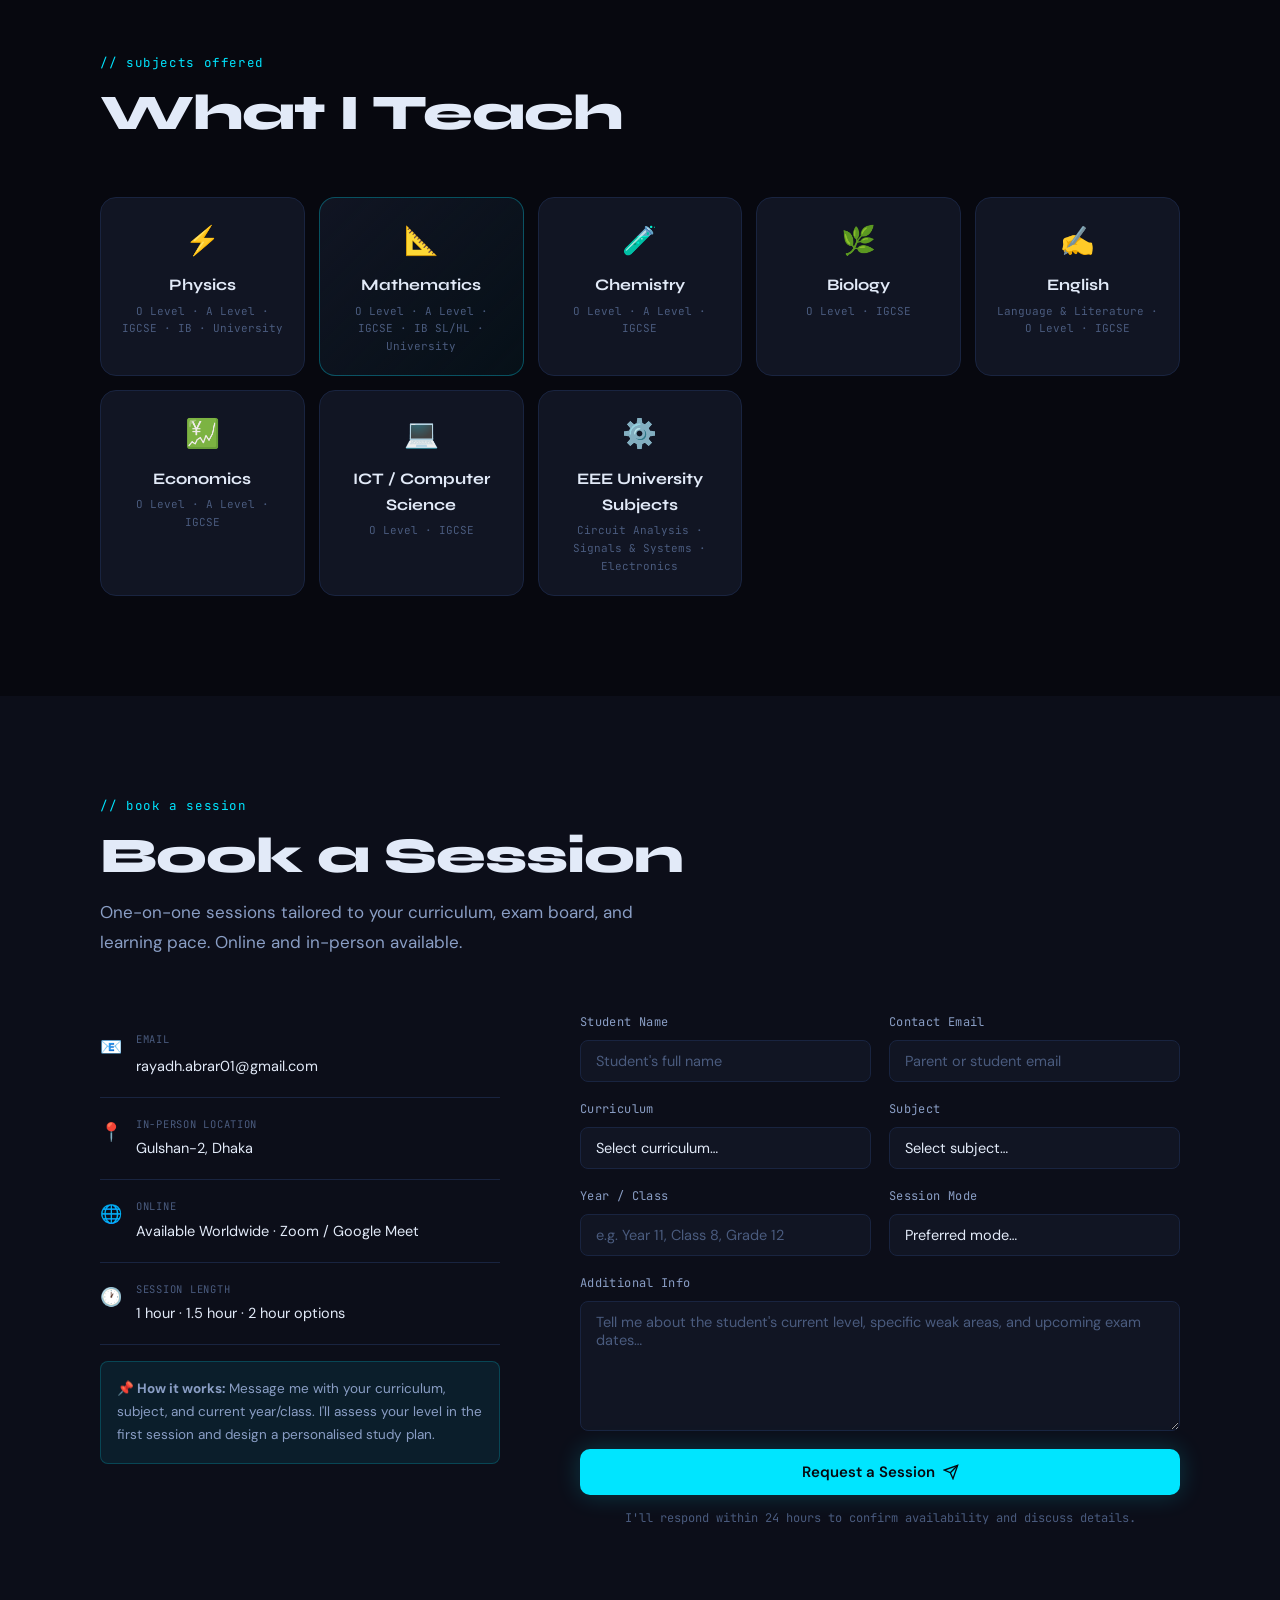
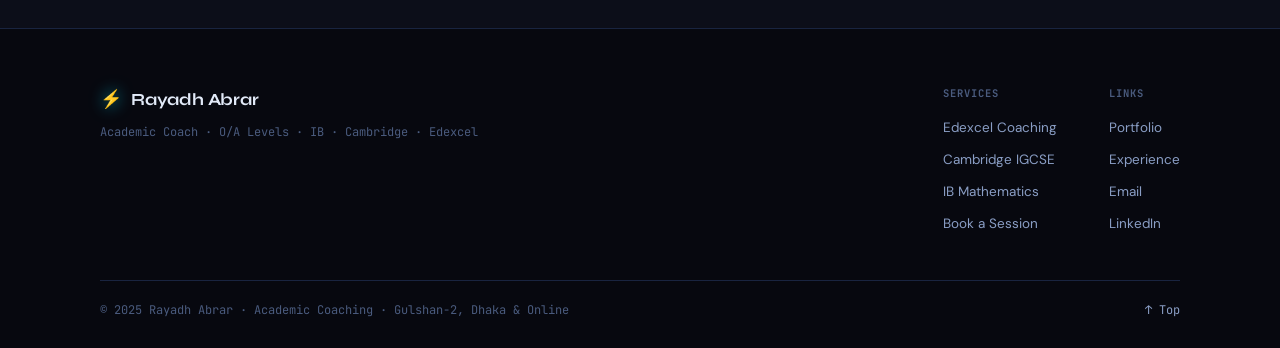
==== commit 2c94634e: "Add files via upload Original-author: Rayadh Abrar Original-author-date: 2026-05-11T23:44:39+06:00" ====
--- a/tuitions.html
+++ b/tuitions.html
@@ -4,12 +4,12 @@
   <meta charset="UTF-8" />
   <meta name="viewport" content="width=device-width, initial-scale=1.0" />
   <title>Tuitions & Academic Coaching — Rayadh Abrar | O Levels, A Levels, IB, Cambridge, Edexcel</title>
-  <meta name="description" content="Expert academic coaching by Rayadh Abrar — 36+ months experience, Strong CGPA at BRAC University. O Levels, A Levels, IB, Cambridge, and Edexcel. Physics, Maths, Chemistry. Gulshan-2 & Online." />
+  <meta name="description" content="Expert academic coaching by Rayadh Abrar — 36+ months experience, 3.8 CGPA at BRAC University. O Levels, A Levels, IB, Cambridge, and Edexcel. Physics, Maths, Chemistry. Gulshan-2 & Online." />
   <meta name="keywords" content="tuition Dhaka, O level tutor, A level tutor, IB tutor, physics tutor, maths tutor, chemistry tutor, Cambridge tutor, Edexcel tutor, online tuition Bangladesh, Rayadh Abrar tutor, Gulshan-2 tuition" />
   <meta name="author" content="Rayadh Abrar" />
   <meta name="robots" content="index, follow" />
   <meta property="og:title" content="Academic Coaching by Rayadh Abrar — O/A Levels, IB, Cambridge, Edexcel" />
-  <meta property="og:description" content="36+ months experience · Strong CGPA · 6 A* O Levels · 3 As A Levels · Gulshan-2 & Online" />
+  <meta property="og:description" content="36+ months experience · 3.8 CGPA · 6 A* O Levels · 3 As A Levels · Gulshan-2 & Online" />
   <meta property="og:type" content="website" />
   <link rel="preconnect" href="https://fonts.googleapis.com" />
   <link rel="preconnect" href="https://fonts.gstatic.com" crossorigin />
@@ -68,7 +68,7 @@
           </h1>
           <p class="tuition-hero-sub reveal">
             36+ months of teaching experience across <strong>Edexcel, Cambridge,</strong> and <strong>IB</strong> curricula.
-            Backed by a <strong>Strong CGPA</strong> at BRAC University, <strong>6 A*s at O Levels</strong>, and <strong>3 As at A Levels.</strong>
+            Backed by a <strong>3.8 CGPA</strong> at BRAC University, <strong>6 A*s at O Levels</strong>, and <strong>3 As at A Levels.</strong>
           </p>
           <div class="hero-actions reveal">
             <a href="#book" class="btn btn-primary">Book a Session</a>
@@ -81,7 +81,7 @@
               <span class="cred-icon">🎓</span>
               <div>
                 <p class="cred-label">University</p>
-                <p class="cred-val">BRAC University · <strong>Strong CGPA</strong></p>
+                <p class="cred-val">BRAC University · <strong>3.8 CGPA</strong></p>
               </div>
             </div>
             <div class="cred-row">
@@ -143,7 +143,7 @@
         </div>
         <div class="tsb-sep"></div>
         <div class="tsb-item">
-          <span class="tsb-num">Strong</span>
+          <span class="tsb-num">3.8</span>
           <span class="tsb-lbl">University CGPA</span>
         </div>
       </div>
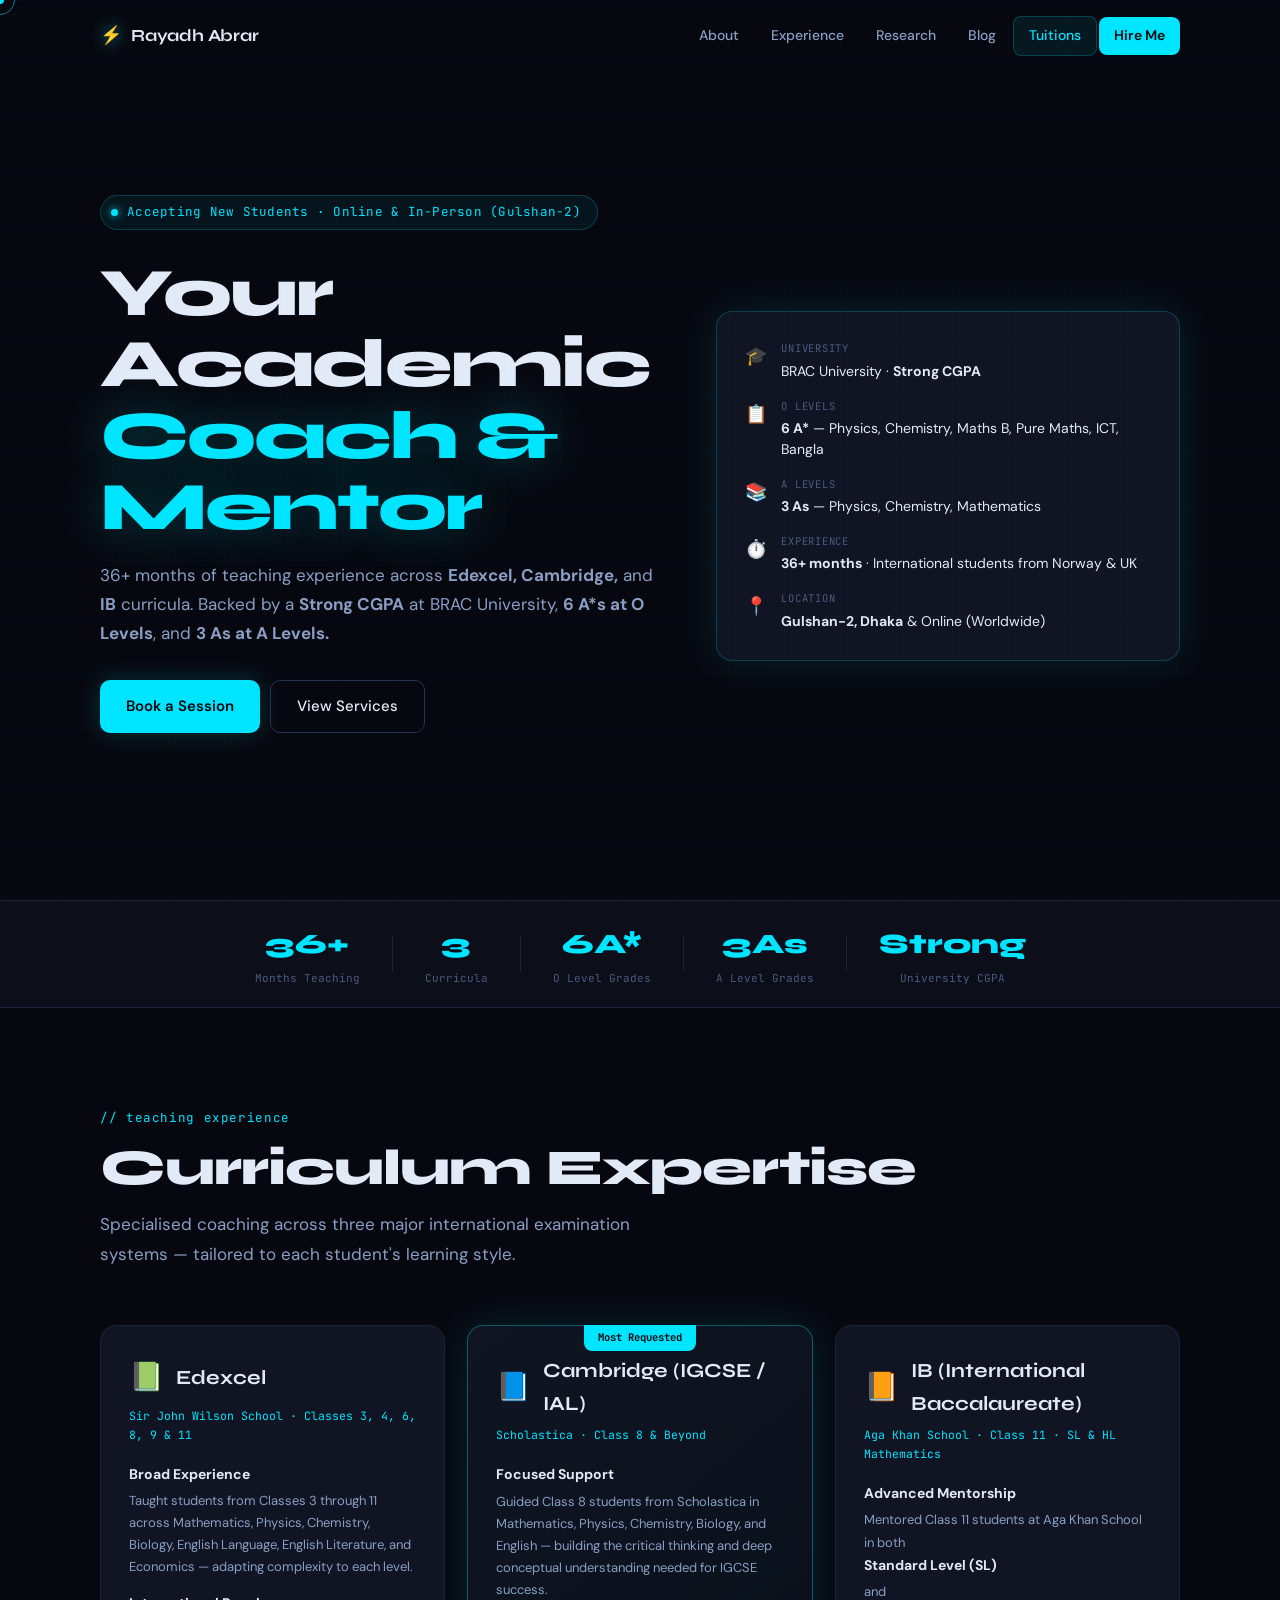
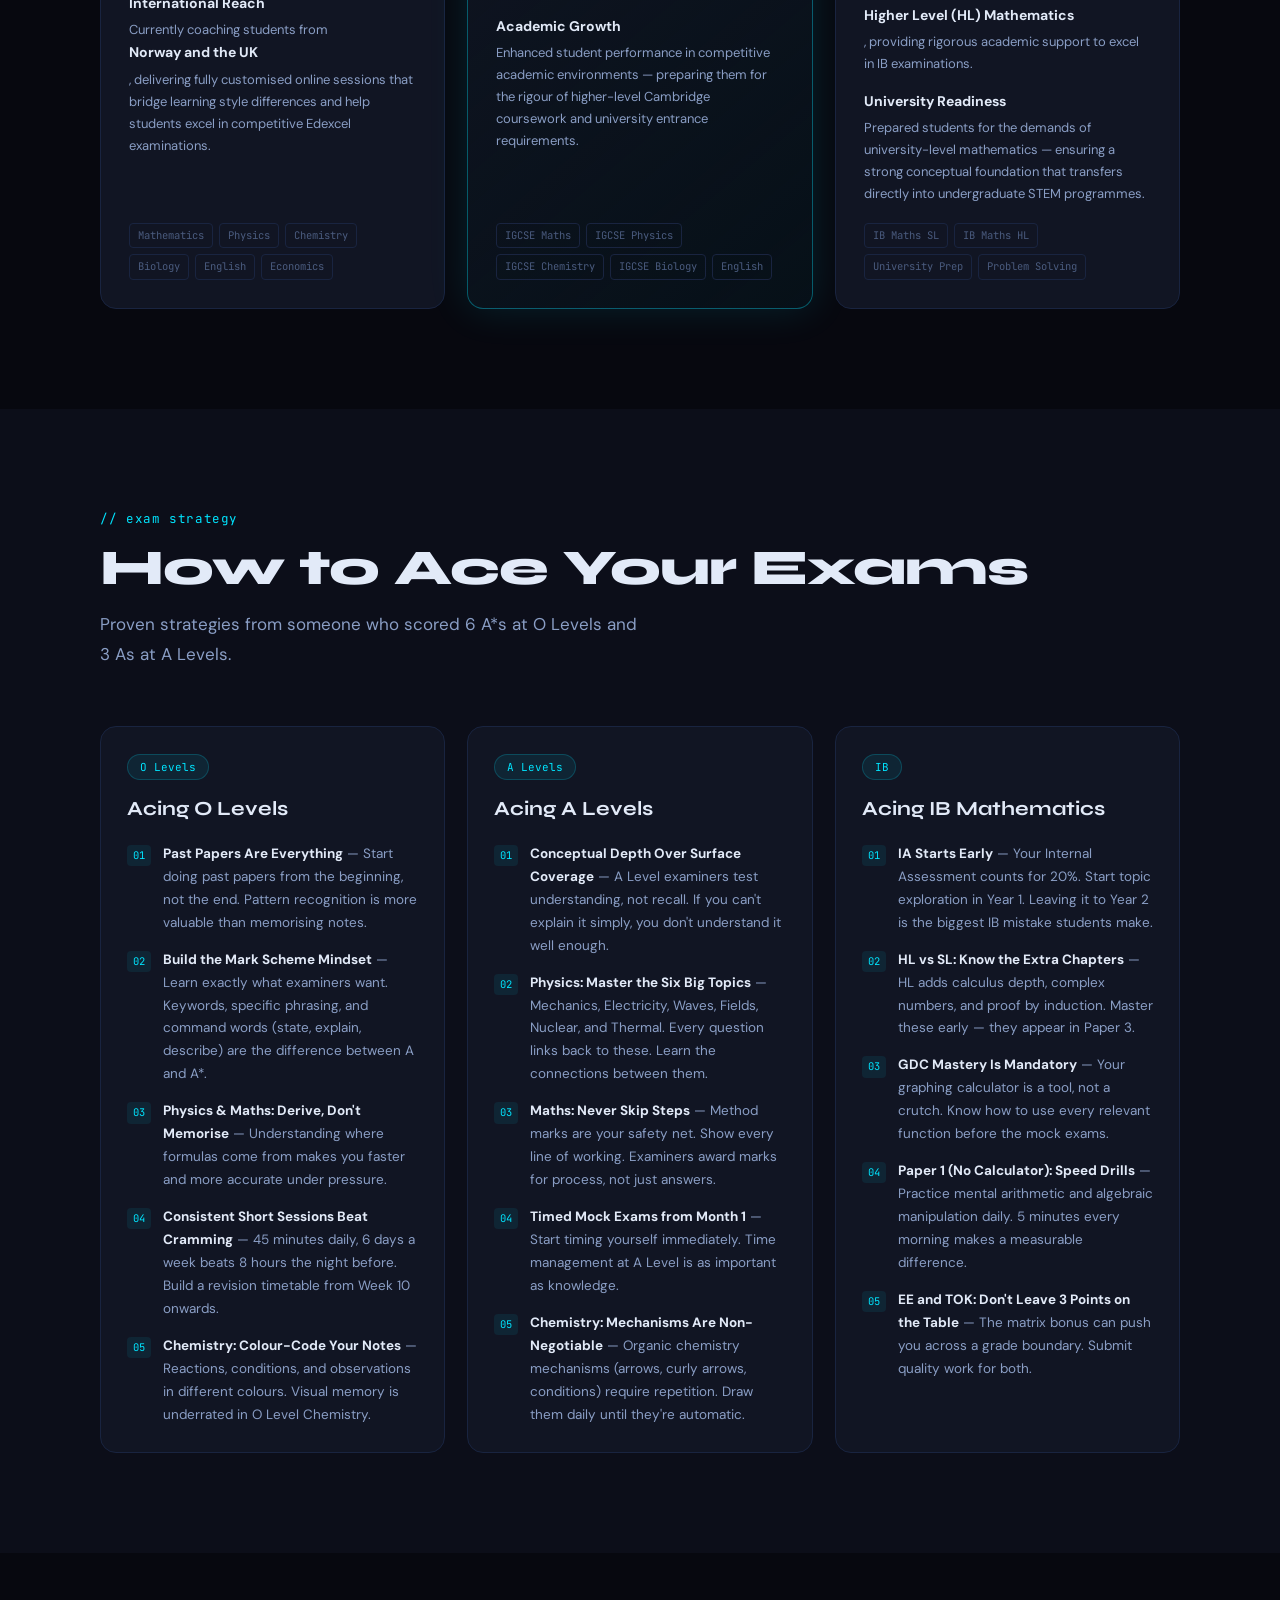
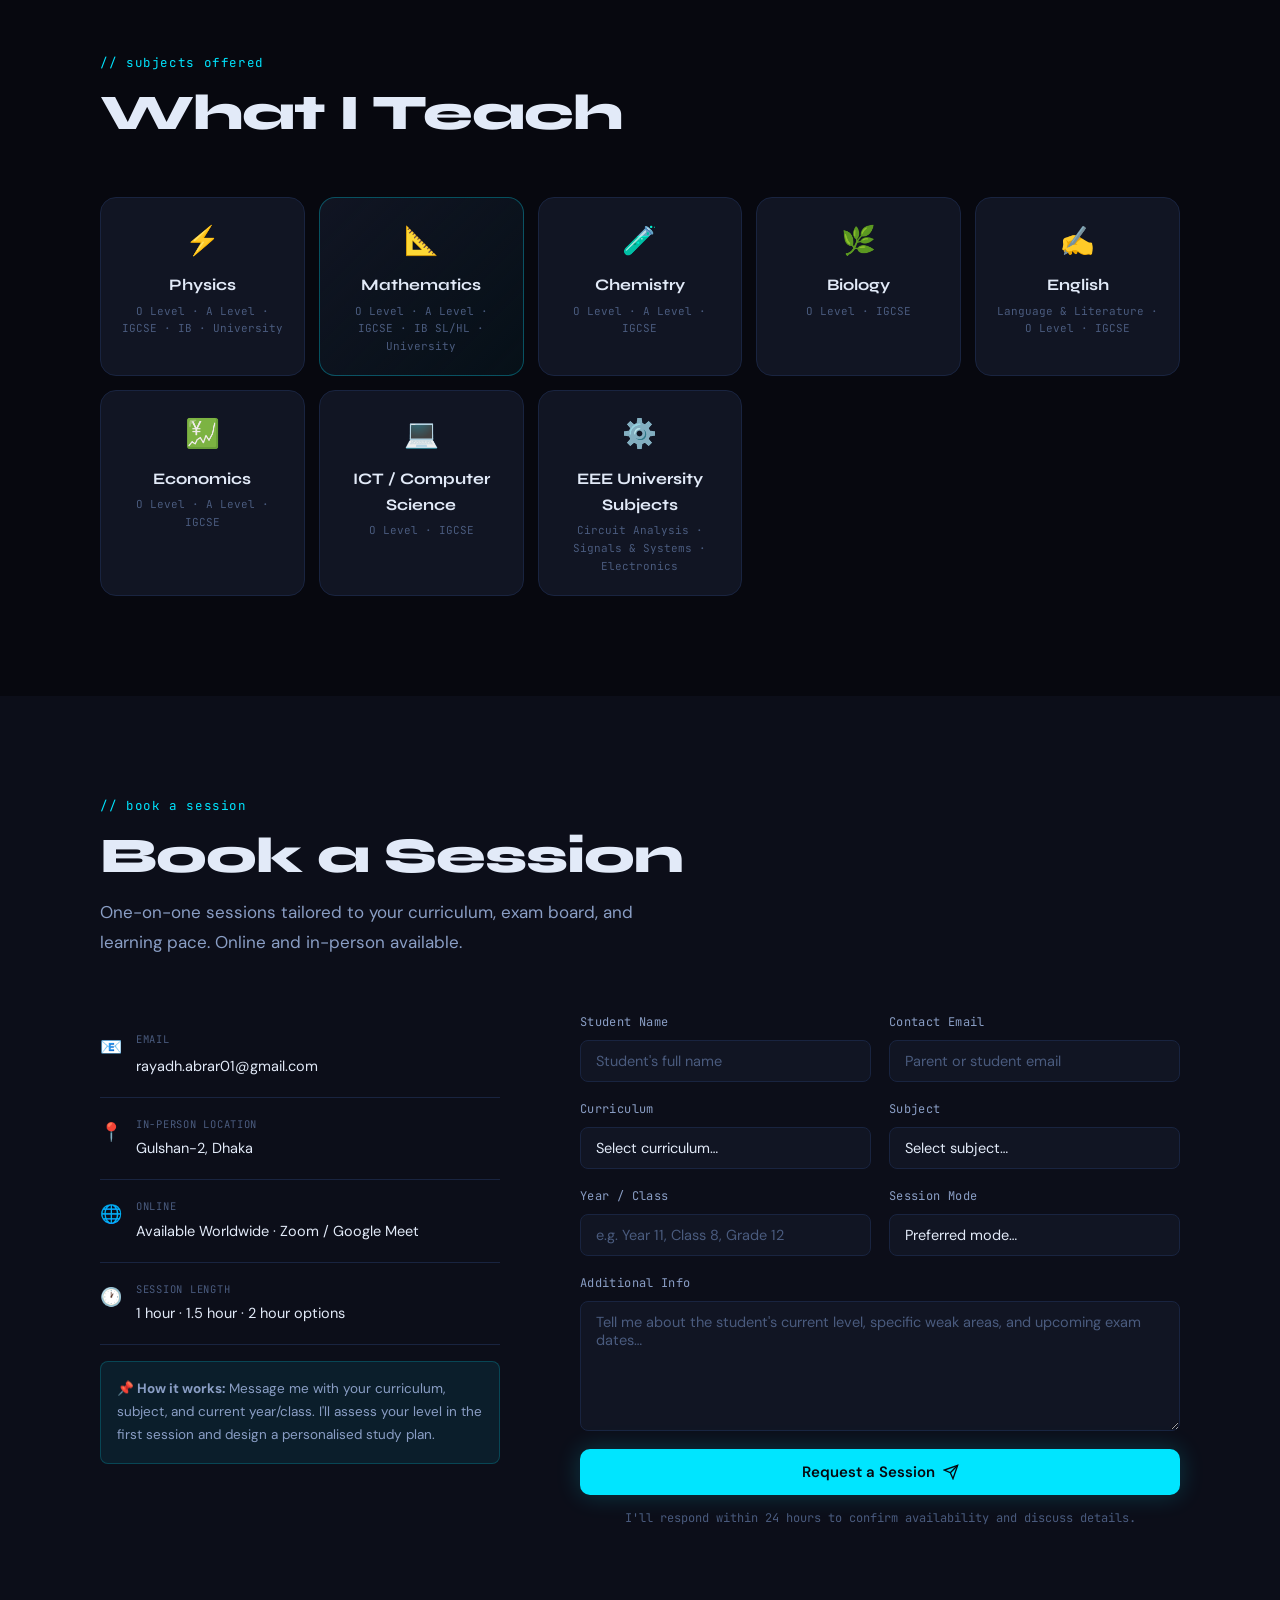
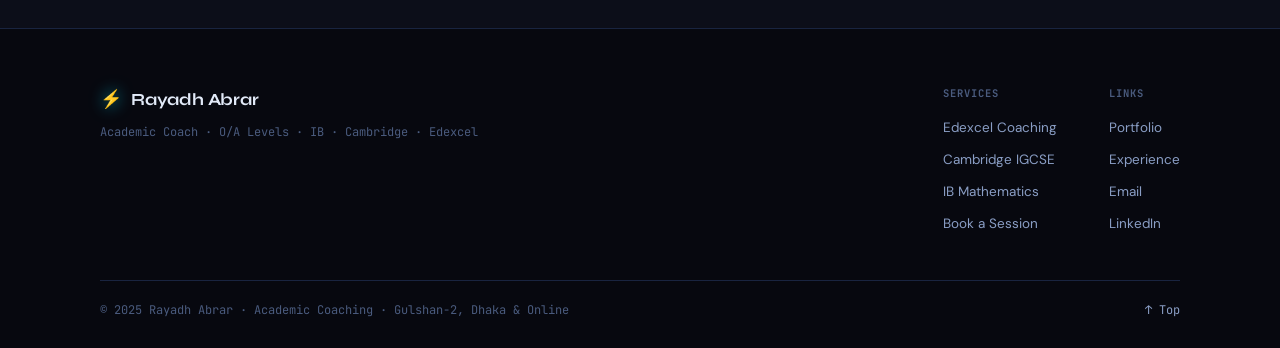
==== commit 6d5b9100: "Update tuitions.html Original-author: Rayadh Abrar Original-author-date: 2026-05-11T23:51:55+06:00" ====
--- a/tuitions.html
+++ b/tuitions.html
@@ -4,12 +4,12 @@
   <meta charset="UTF-8" />
   <meta name="viewport" content="width=device-width, initial-scale=1.0" />
   <title>Tuitions & Academic Coaching — Rayadh Abrar | O Levels, A Levels, IB, Cambridge, Edexcel</title>
-  <meta name="description" content="Expert academic coaching by Rayadh Abrar — 36+ months experience, 3.8 CGPA at BRAC University. O Levels, A Levels, IB, Cambridge, and Edexcel. Physics, Maths, Chemistry. Gulshan-2 & Online." />
+  <meta name="description" content="Expert academic coaching by Rayadh Abrar — 36+ months experience, Strong CGPA at BRAC University. O Levels, A Levels, IB, Cambridge, and Edexcel. Physics, Maths, Chemistry. Gulshan-2 & Online." />
   <meta name="keywords" content="tuition Dhaka, O level tutor, A level tutor, IB tutor, physics tutor, maths tutor, chemistry tutor, Cambridge tutor, Edexcel tutor, online tuition Bangladesh, Rayadh Abrar tutor, Gulshan-2 tuition" />
   <meta name="author" content="Rayadh Abrar" />
   <meta name="robots" content="index, follow" />
   <meta property="og:title" content="Academic Coaching by Rayadh Abrar — O/A Levels, IB, Cambridge, Edexcel" />
-  <meta property="og:description" content="36+ months experience · 3.8 CGPA · 6 A* O Levels · 3 As A Levels · Gulshan-2 & Online" />
+  <meta property="og:description" content="36+ months experience · Strong CGPA · 6 A* O Levels · 3 As A Levels · Gulshan-2 & Online" />
   <meta property="og:type" content="website" />
   <link rel="preconnect" href="https://fonts.googleapis.com" />
   <link rel="preconnect" href="https://fonts.gstatic.com" crossorigin />
@@ -68,7 +68,7 @@
           </h1>
           <p class="tuition-hero-sub reveal">
             36+ months of teaching experience across <strong>Edexcel, Cambridge,</strong> and <strong>IB</strong> curricula.
-            Backed by a <strong>3.8 CGPA</strong> at BRAC University, <strong>6 A*s at O Levels</strong>, and <strong>3 As at A Levels.</strong>
+            Backed by a <strong>Strong CGPA</strong> at BRAC University, <strong>6 A*s at O Levels</strong>, and <strong>3 As at A Levels.</strong>
           </p>
           <div class="hero-actions reveal">
             <a href="#book" class="btn btn-primary">Book a Session</a>
@@ -81,7 +81,7 @@
               <span class="cred-icon">🎓</span>
               <div>
                 <p class="cred-label">University</p>
-                <p class="cred-val">BRAC University · <strong>3.8 CGPA</strong></p>
+                <p class="cred-val">BRAC University · <strong>Strong CGPA</strong></p>
               </div>
             </div>
             <div class="cred-row">
@@ -143,7 +143,7 @@
         </div>
         <div class="tsb-sep"></div>
         <div class="tsb-item">
-          <span class="tsb-num">3.8</span>
+          <span class="tsb-num">Strong</span>
           <span class="tsb-lbl">University CGPA</span>
         </div>
       </div>
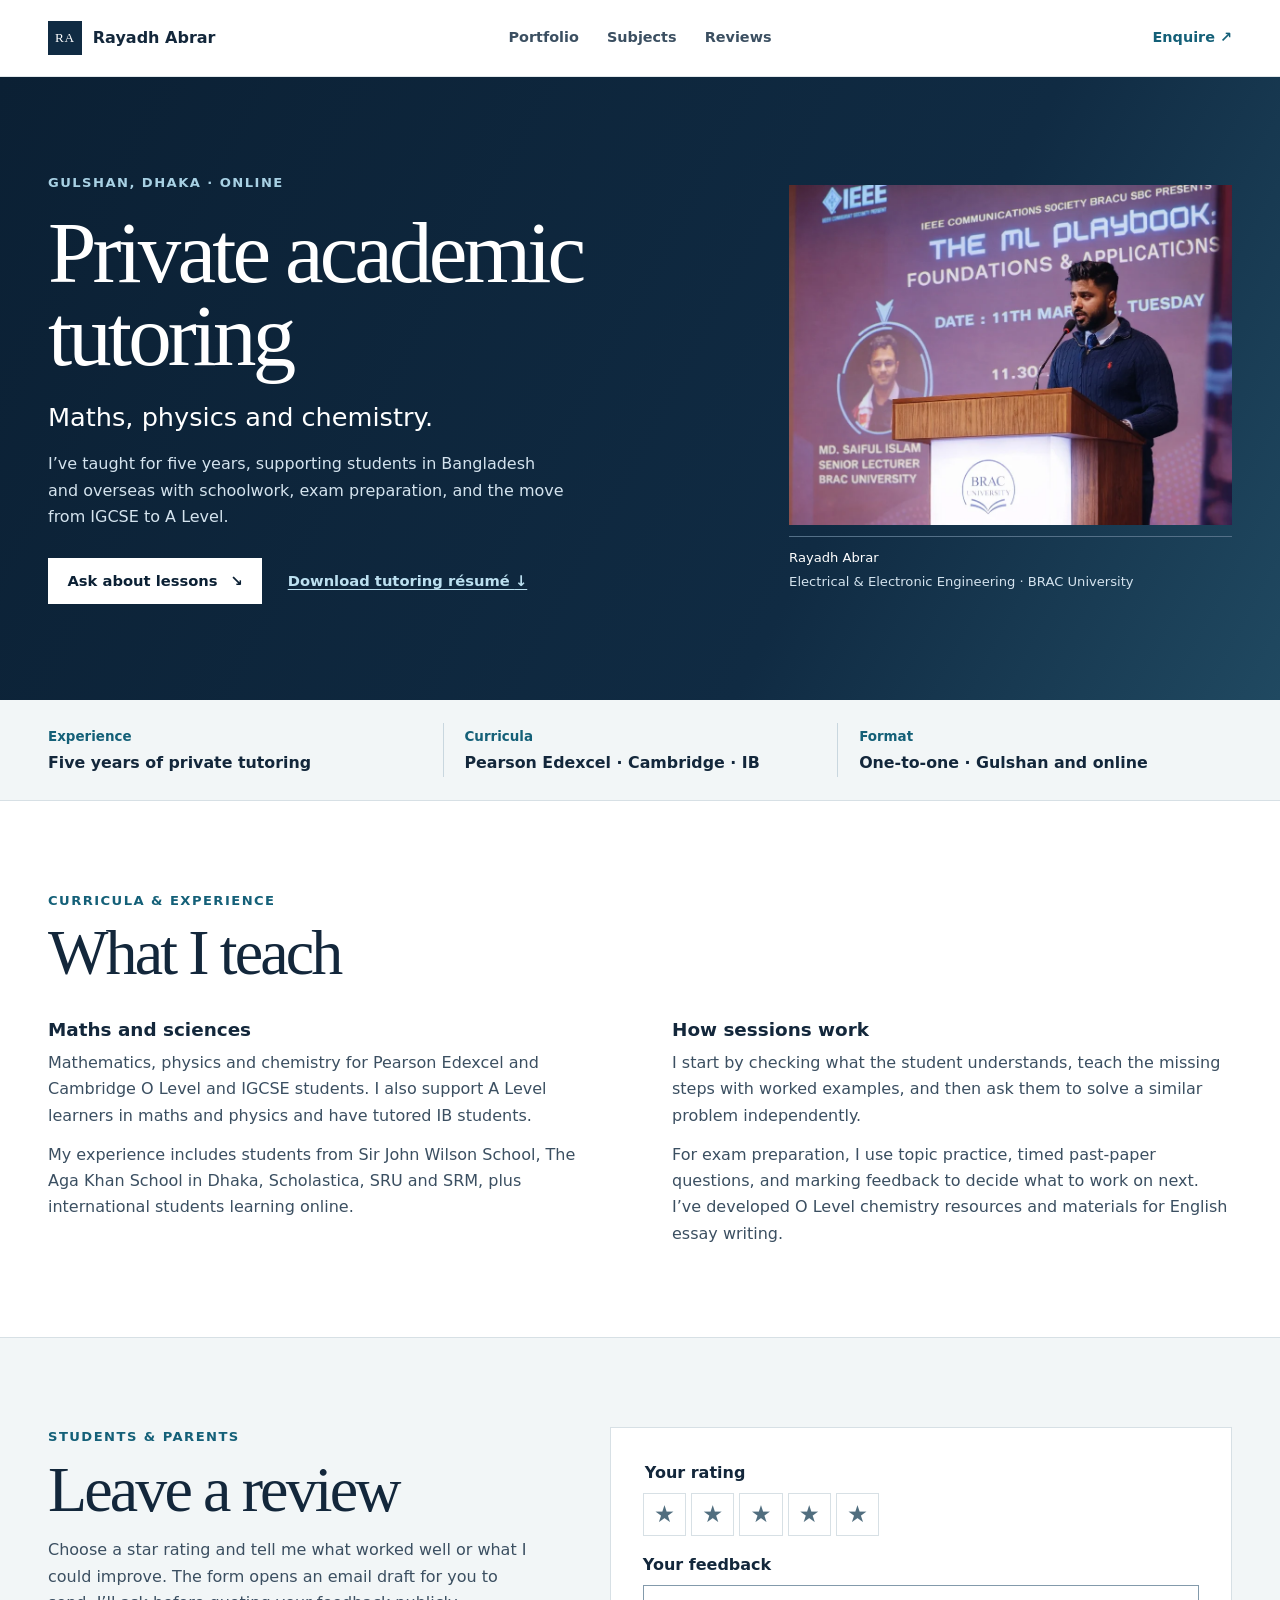
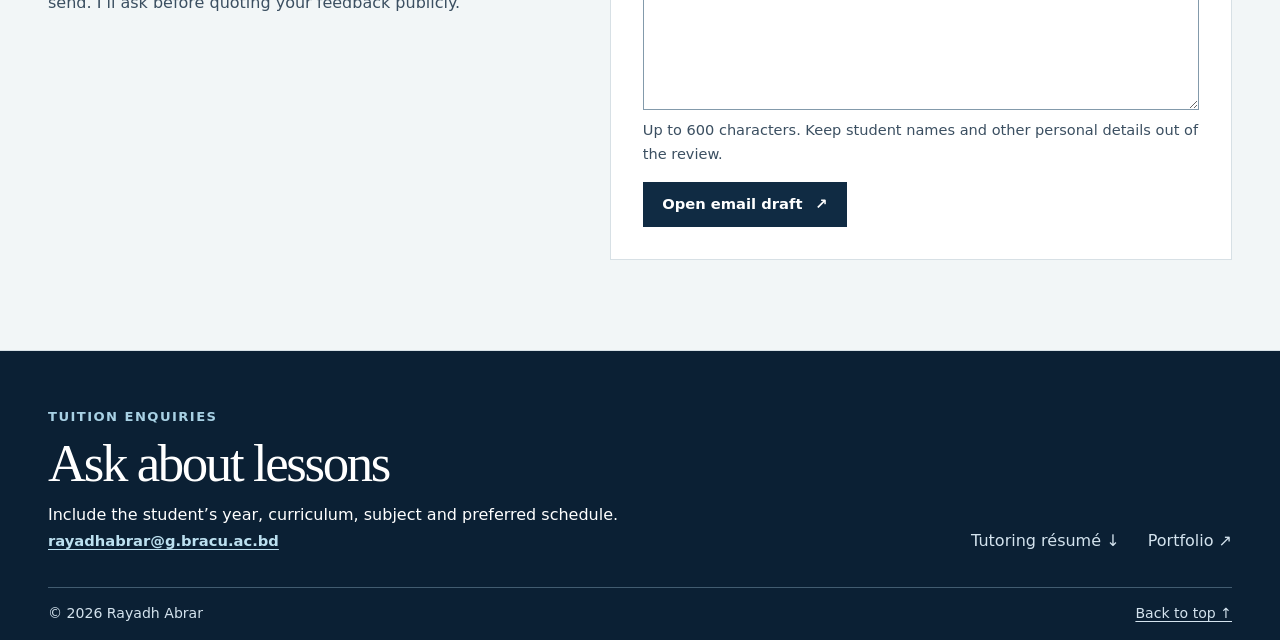
==== commit 2192bd69: "Redesign portfolio and update tutoring résumé" ====
--- a/tuitions.html
+++ b/tuitions.html
@@ -1,482 +1,115 @@
-<!DOCTYPE html>
+<!doctype html>
 <html lang="en">
 <head>
-  <meta charset="UTF-8" />
-  <meta name="viewport" content="width=device-width, initial-scale=1.0" />
-  <title>Tuitions & Academic Coaching — Rayadh Abrar | O Levels, A Levels, IB, Cambridge, Edexcel</title>
-  <meta name="description" content="Expert academic coaching by Rayadh Abrar — 36+ months experience, Strong CGPA at BRAC University. O Levels, A Levels, IB, Cambridge, and Edexcel. Physics, Maths, Chemistry. Gulshan-2 & Online." />
-  <meta name="keywords" content="tuition Dhaka, O level tutor, A level tutor, IB tutor, physics tutor, maths tutor, chemistry tutor, Cambridge tutor, Edexcel tutor, online tuition Bangladesh, Rayadh Abrar tutor, Gulshan-2 tuition" />
-  <meta name="author" content="Rayadh Abrar" />
-  <meta name="robots" content="index, follow" />
-  <meta property="og:title" content="Academic Coaching by Rayadh Abrar — O/A Levels, IB, Cambridge, Edexcel" />
-  <meta property="og:description" content="36+ months experience · Strong CGPA · 6 A* O Levels · 3 As A Levels · Gulshan-2 & Online" />
-  <meta property="og:type" content="website" />
-  <link rel="preconnect" href="https://fonts.googleapis.com" />
-  <link rel="preconnect" href="https://fonts.gstatic.com" crossorigin />
-  <link href="https://fonts.googleapis.com/css2?family=Syne:wght@400;500;600;700;800&family=DM+Sans:ital,opsz,wght@0,9..40,300;0,9..40,400;0,9..40,500;1,9..40,300&family=JetBrains+Mono:wght@400;500&display=swap" rel="stylesheet" />
-  <link rel="stylesheet" href="style.css" />
-  <script type="application/ld+json">
-  {
-    "@context": "https://schema.org",
-    "@type": "Service",
-    "name": "Academic Coaching by Rayadh Abrar",
-    "provider": {"@type":"Person","name":"Rayadh Abrar","url":"https://rayadh-abrar1.github.io/rayadhabrar/"},
-    "description": "Expert O Level, A Level, IB, Cambridge, and Edexcel tutoring in Physics, Mathematics, Chemistry, and more.",
-    "areaServed": ["Dhaka, Bangladesh", "Online — Worldwide"],
-    "serviceType": "Private Tutoring"
-  }
-  </script>
+  <meta charset="utf-8">
+  <meta http-equiv="Content-Security-Policy" content="default-src 'none'; base-uri 'none'; script-src 'self'; style-src 'self'; img-src 'self'; form-action 'none'">
+  <meta name="referrer" content="no-referrer">
+  <meta name="viewport" content="width=device-width, initial-scale=1">
+  <title>Private Tutoring | Rayadh Abrar</title>
+  <meta name="description" content="Maths, physics and chemistry tutoring with Rayadh Abrar in Gulshan, Dhaka and online. Five years of teaching experience across Pearson Edexcel, Cambridge and IB.">
+  <link rel="canonical" href="https://rayadh-abrar1.github.io/rayadhabrar/tuitions.html">
+  <link rel="icon" href="assets/monogram.svg" type="image/svg+xml">
+  <link rel="stylesheet" href="style.css">
+  <script src="main.js" defer></script>
 </head>
 <body>
+  <a class="skip" href="#main">Skip to content</a>
+  <header class="site-header">
+    <div class="wrap header-layout">
+      <a class="brand" href="./"><span class="monogram" aria-hidden="true">RA</span><span>Rayadh Abrar</span></a>
+      <nav aria-label="Main navigation">
+        <a href="./">Portfolio</a>
+        <a href="#services">Subjects</a>
+        <a href="#reviews">Reviews</a>
+      </nav>
+      <a class="header-contact" href="#book">Enquire <span aria-hidden="true">↗</span></a>
+    </div>
+  </header>
 
-  <div class="cursor" id="cursor"></div>
-  <div class="cursor-follower" id="cursorFollower"></div>
-
-  <!-- NAV -->
-  <nav id="navbar">
-    <div class="nav-container">
-      <a href="index.html" class="nav-logo">
-        <span class="logo-bolt">⚡</span>
-        <span>Rayadh Abrar</span>
-      </a>
-      <div class="nav-links" id="navLinks">
-        <a href="index.html#about"      class="nav-link">About</a>
-        <a href="index.html#experience" class="nav-link">Experience</a>
-        <a href="index.html#research"   class="nav-link">Research</a>
-        <a href="index.html#blog"       class="nav-link">Blog</a>
-        <a href="tuitions.html"         class="nav-link nav-cta">Tuitions</a>
-        <a href="index.html#contact"    class="nav-link nav-hire">Hire Me</a>
-      </div>
-      <button class="nav-toggle" id="navToggle" aria-label="Toggle navigation">
-        <span></span><span></span><span></span>
-      </button>
-    </div>
-  </nav>
-
-  <!-- HERO -->
-  <section class="tuition-hero">
-    <div class="hero-bg-grid" aria-hidden="true"></div>
-    <div class="container">
-      <div class="tuition-hero-inner">
-        <div class="tuition-hero-content">
-          <div class="hero-badge reveal">
-            <span class="badge-pulse"></span>
-            <span>Accepting New Students · Online &amp; In-Person (Gulshan-2)</span>
-          </div>
-          <h1 class="tuition-hero-title reveal">
-            Your Academic<br/><span class="hero-name">Coach &amp; Mentor</span>
-          </h1>
-          <p class="tuition-hero-sub reveal">
-            36+ months of teaching experience across <strong>Edexcel, Cambridge,</strong> and <strong>IB</strong> curricula.
-            Backed by a <strong>Strong CGPA</strong> at BRAC University, <strong>6 A*s at O Levels</strong>, and <strong>3 As at A Levels.</strong>
-          </p>
-          <div class="hero-actions reveal">
-            <a href="#book" class="btn btn-primary">Book a Session</a>
-            <a href="#services" class="btn btn-outline">View Services</a>
+  <main id="main">
+    <section class="hero tutor-hero" aria-labelledby="tuition-title">
+      <div class="wrap hero-layout">
+        <div>
+          <p class="eyebrow hero-location">Gulshan, Dhaka · Online</p>
+          <h1 id="tuition-title">Private academic tutoring</h1>
+          <p class="hero-subtitle">Maths, physics and chemistry.</p>
+          <p class="hero-bio">I’ve taught for five years, supporting students in Bangladesh and overseas with schoolwork, exam preparation, and the move from IGCSE to A Level.</p>
+          <div class="actions">
+            <a class="button button-light" href="#book">Ask about lessons <span aria-hidden="true">↘</span></a>
+            <a class="text-link on-dark" href="assets/Rayadh-Abrar-Tuition-Resume.pdf" download>Download tutoring résumé <span aria-hidden="true">↓</span></a>
           </div>
         </div>
-        <div class="tuition-creds reveal">
-          <div class="cred-card">
-            <div class="cred-row">
-              <span class="cred-icon">🎓</span>
-              <div>
-                <p class="cred-label">University</p>
-                <p class="cred-val">BRAC University · <strong>Strong CGPA</strong></p>
-              </div>
-            </div>
-            <div class="cred-row">
-              <span class="cred-icon">📋</span>
-              <div>
-                <p class="cred-label">O Levels</p>
-                <p class="cred-val"><strong>6 A*</strong> — Physics, Chemistry, Maths B, Pure Maths, ICT, Bangla</p>
-              </div>
-            </div>
-            <div class="cred-row">
-              <span class="cred-icon">📚</span>
-              <div>
-                <p class="cred-label">A Levels</p>
-                <p class="cred-val"><strong>3 As</strong> — Physics, Chemistry, Mathematics</p>
-              </div>
-            </div>
-            <div class="cred-row">
-              <span class="cred-icon">⏱️</span>
-              <div>
-                <p class="cred-label">Experience</p>
-                <p class="cred-val"><strong>36+ months</strong> · International students from Norway &amp; UK</p>
-              </div>
-            </div>
-            <div class="cred-row">
-              <span class="cred-icon">📍</span>
-              <div>
-                <p class="cred-label">Location</p>
-                <p class="cred-val"><strong>Gulshan-2, Dhaka</strong> &amp; Online (Worldwide)</p>
-              </div>
-            </div>
-          </div>
-        </div>
+        <figure class="hero-figure">
+          <img src="assets/rayadh-abrar.webp" width="1100" height="733" alt="Rayadh Abrar presenting at BRAC University" fetchpriority="high">
+          <figcaption><span>Rayadh Abrar</span><span>Electrical &amp; Electronic Engineering · BRAC University</span></figcaption>
+        </figure>
+      </div>
+    </section>
+
+    <div class="profile-strip">
+      <div class="wrap profile-facts">
+        <div><span>Experience</span><strong>Five years of private tutoring</strong></div>
+        <div><span>Curricula</span><strong>Pearson Edexcel · Cambridge · IB</strong></div>
+        <div><span>Format</span><strong>One-to-one · Gulshan and online</strong></div>
       </div>
     </div>
-  </section>
 
-  <!-- STATS -->
-  <div class="tuition-stats-bar">
-    <div class="container">
-      <div class="tsb-inner">
-        <div class="tsb-item">
-          <span class="tsb-num">36+</span>
-          <span class="tsb-lbl">Months Teaching</span>
+    <section class="section wrap" id="services" aria-labelledby="subjects-title">
+      <div class="section-heading"><div><p class="eyebrow">Curricula &amp; experience</p><h2 id="subjects-title">What I teach</h2></div></div>
+      <div class="tutor-details">
+        <article>
+          <h3>Maths and sciences</h3>
+          <p>Mathematics, physics and chemistry for Pearson Edexcel and Cambridge O Level and IGCSE students. I also support A Level learners in maths and physics and have tutored IB students.</p>
+          <p>My experience includes students from Sir John Wilson School, The Aga Khan School in Dhaka, Scholastica, SRU and SRM, plus international students learning online.</p>
+        </article>
+        <article>
+          <h3>How sessions work</h3>
+          <p>I start by checking what the student understands, teach the missing steps with worked examples, and then ask them to solve a similar problem independently.</p>
+          <p>For exam preparation, I use topic practice, timed past-paper questions, and marking feedback to decide what to work on next. I’ve developed O Level chemistry resources and materials for English essay writing.</p>
+        </article>
+      </div>
+    </section>
+
+    <section class="section projects-section" id="reviews" aria-labelledby="reviews-title">
+      <div class="wrap reviews-layout">
+        <div>
+          <p class="eyebrow">Students &amp; parents</p>
+          <h2 id="reviews-title">Leave a review</h2>
+          <p>Choose a star rating and tell me what worked well or what I could improve. The form opens an email draft for you to send. I’ll ask before quoting your feedback publicly.</p>
         </div>
-        <div class="tsb-sep"></div>
-        <div class="tsb-item">
-          <span class="tsb-num">3</span>
-          <span class="tsb-lbl">Curricula</span>
-        </div>
-        <div class="tsb-sep"></div>
-        <div class="tsb-item">
-          <span class="tsb-num">6A*</span>
-          <span class="tsb-lbl">O Level Grades</span>
-        </div>
-        <div class="tsb-sep"></div>
-        <div class="tsb-item">
-          <span class="tsb-num">3As</span>
-          <span class="tsb-lbl">A Level Grades</span>
-        </div>
-        <div class="tsb-sep"></div>
-        <div class="tsb-item">
-          <span class="tsb-num">Strong</span>
-          <span class="tsb-lbl">University CGPA</span>
-        </div>
-      </div>
-    </div>
-  </div>
-
-  <!-- SERVICES -->
-  <section id="services" class="section">
-    <div class="container">
-      <div class="section-head">
-        <span class="section-tag">// teaching experience</span>
-        <h2 class="section-title reveal">Curriculum Expertise</h2>
-        <p class="section-desc reveal">Specialised coaching across three major international examination systems — tailored to each student's learning style.</p>
-      </div>
-      <div class="services-grid">
-
-        <div class="service-card reveal">
-          <div class="svc-header">
-            <span class="svc-icon">📗</span>
-            <h3 class="svc-title">Edexcel</h3>
-          </div>
-          <p class="svc-school">Sir John Wilson School · Classes 3, 4, 6, 8, 9 &amp; 11</p>
-          <div class="svc-highlights">
-            <div class="svc-hl">
-              <strong>Broad Experience</strong>
-              <p>Taught students from Classes 3 through 11 across Mathematics, Physics, Chemistry, Biology, English Language, English Literature, and Economics — adapting complexity to each level.</p>
+        <form class="reviews-form" id="review-form" data-email="rayadhabrar@g.bracu.ac.bd">
+          <fieldset>
+            <legend>Your rating</legend>
+            <div class="stars">
+              <label><input type="radio" name="rating" value="1" required aria-label="1 star"><span class="star-icon" aria-hidden="true">★</span></label>
+              <label><input type="radio" name="rating" value="2" aria-label="2 stars"><span class="star-icon" aria-hidden="true">★</span></label>
+              <label><input type="radio" name="rating" value="3" aria-label="3 stars"><span class="star-icon" aria-hidden="true">★</span></label>
+              <label><input type="radio" name="rating" value="4" aria-label="4 stars"><span class="star-icon" aria-hidden="true">★</span></label>
+              <label><input type="radio" name="rating" value="5" aria-label="5 stars"><span class="star-icon" aria-hidden="true">★</span></label>
             </div>
-            <div class="svc-hl">
-              <strong>International Reach</strong>
-              <p>Currently coaching students from <strong>Norway and the UK</strong>, delivering fully customised online sessions that bridge learning style differences and help students excel in competitive Edexcel examinations.</p>
-            </div>
-          </div>
-          <div class="svc-subjects">
-            <span class="tag">Mathematics</span><span class="tag">Physics</span><span class="tag">Chemistry</span>
-            <span class="tag">Biology</span><span class="tag">English</span><span class="tag">Economics</span>
-          </div>
-        </div>
-
-        <div class="service-card service-hot reveal">
-          <div class="svc-hot-label">Most Requested</div>
-          <div class="svc-header">
-            <span class="svc-icon">📘</span>
-            <h3 class="svc-title">Cambridge (IGCSE / IAL)</h3>
-          </div>
-          <p class="svc-school">Scholastica · Class 8 &amp; Beyond</p>
-          <div class="svc-highlights">
-            <div class="svc-hl">
-              <strong>Focused Support</strong>
-              <p>Guided Class 8 students from Scholastica in Mathematics, Physics, Chemistry, Biology, and English — building the critical thinking and deep conceptual understanding needed for IGCSE success.</p>
-            </div>
-            <div class="svc-hl">
-              <strong>Academic Growth</strong>
-              <p>Enhanced student performance in competitive academic environments — preparing them for the rigour of higher-level Cambridge coursework and university entrance requirements.</p>
-            </div>
-          </div>
-          <div class="svc-subjects">
-            <span class="tag">IGCSE Maths</span><span class="tag">IGCSE Physics</span>
-            <span class="tag">IGCSE Chemistry</span><span class="tag">IGCSE Biology</span><span class="tag">English</span>
-          </div>
-        </div>
-
-        <div class="service-card reveal">
-          <div class="svc-header">
-            <span class="svc-icon">📙</span>
-            <h3 class="svc-title">IB (International Baccalaureate)</h3>
-          </div>
-          <p class="svc-school">Aga Khan School · Class 11 · SL &amp; HL Mathematics</p>
-          <div class="svc-highlights">
-            <div class="svc-hl">
-              <strong>Advanced Mentorship</strong>
-              <p>Mentored Class 11 students at Aga Khan School in both <strong>Standard Level (SL)</strong> and <strong>Higher Level (HL) Mathematics</strong>, providing rigorous academic support to excel in IB examinations.</p>
-            </div>
-            <div class="svc-hl">
-              <strong>University Readiness</strong>
-              <p>Prepared students for the demands of university-level mathematics — ensuring a strong conceptual foundation that transfers directly into undergraduate STEM programmes.</p>
-            </div>
-          </div>
-          <div class="svc-subjects">
-            <span class="tag">IB Maths SL</span><span class="tag">IB Maths HL</span>
-            <span class="tag">University Prep</span><span class="tag">Problem Solving</span>
-          </div>
-        </div>
-
-      </div>
-    </div>
-  </section>
-
-  <!-- HOW TO ACE -->
-  <section class="section section-alt">
-    <div class="container">
-      <div class="section-head">
-        <span class="section-tag">// exam strategy</span>
-        <h2 class="section-title reveal">How to Ace Your Exams</h2>
-        <p class="section-desc reveal">Proven strategies from someone who scored 6 A*s at O Levels and 3 As at A Levels.</p>
-      </div>
-      <div class="ace-grid">
-
-        <div class="ace-card reveal">
-          <div class="ace-badge">O Levels</div>
-          <h3 class="ace-title">Acing O Levels</h3>
-          <ul class="ace-list">
-            <li><span>01</span><div><strong>Past Papers Are Everything</strong> — Start doing past papers from the beginning, not the end. Pattern recognition is more valuable than memorising notes.</div></li>
-            <li><span>02</span><div><strong>Build the Mark Scheme Mindset</strong> — Learn exactly what examiners want. Keywords, specific phrasing, and command words (state, explain, describe) are the difference between A and A*.</div></li>
-            <li><span>03</span><div><strong>Physics & Maths: Derive, Don't Memorise</strong> — Understanding where formulas come from makes you faster and more accurate under pressure.</div></li>
-            <li><span>04</span><div><strong>Consistent Short Sessions Beat Cramming</strong> — 45 minutes daily, 6 days a week beats 8 hours the night before. Build a revision timetable from Week 10 onwards.</div></li>
-            <li><span>05</span><div><strong>Chemistry: Colour-Code Your Notes</strong> — Reactions, conditions, and observations in different colours. Visual memory is underrated in O Level Chemistry.</div></li>
-          </ul>
-        </div>
-
-        <div class="ace-card reveal">
-          <div class="ace-badge">A Levels</div>
-          <h3 class="ace-title">Acing A Levels</h3>
-          <ul class="ace-list">
-            <li><span>01</span><div><strong>Conceptual Depth Over Surface Coverage</strong> — A Level examiners test understanding, not recall. If you can't explain it simply, you don't understand it well enough.</div></li>
-            <li><span>02</span><div><strong>Physics: Master the Six Big Topics</strong> — Mechanics, Electricity, Waves, Fields, Nuclear, and Thermal. Every question links back to these. Learn the connections between them.</div></li>
-            <li><span>03</span><div><strong>Maths: Never Skip Steps</strong> — Method marks are your safety net. Show every line of working. Examiners award marks for process, not just answers.</div></li>
-            <li><span>04</span><div><strong>Timed Mock Exams from Month 1</strong> — Start timing yourself immediately. Time management at A Level is as important as knowledge.</div></li>
-            <li><span>05</span><div><strong>Chemistry: Mechanisms Are Non-Negotiable</strong> — Organic chemistry mechanisms (arrows, curly arrows, conditions) require repetition. Draw them daily until they're automatic.</div></li>
-          </ul>
-        </div>
-
-        <div class="ace-card reveal">
-          <div class="ace-badge">IB</div>
-          <h3 class="ace-title">Acing IB Mathematics</h3>
-          <ul class="ace-list">
-            <li><span>01</span><div><strong>IA Starts Early</strong> — Your Internal Assessment counts for 20%. Start topic exploration in Year 1. Leaving it to Year 2 is the biggest IB mistake students make.</div></li>
-            <li><span>02</span><div><strong>HL vs SL: Know the Extra Chapters</strong> — HL adds calculus depth, complex numbers, and proof by induction. Master these early — they appear in Paper 3.</div></li>
-            <li><span>03</span><div><strong>GDC Mastery Is Mandatory</strong> — Your graphing calculator is a tool, not a crutch. Know how to use every relevant function before the mock exams.</div></li>
-            <li><span>04</span><div><strong>Paper 1 (No Calculator): Speed Drills</strong> — Practice mental arithmetic and algebraic manipulation daily. 5 minutes every morning makes a measurable difference.</div></li>
-            <li><span>05</span><div><strong>EE and TOK: Don't Leave 3 Points on the Table</strong> — The matrix bonus can push you across a grade boundary. Submit quality work for both.</div></li>
-          </ul>
-        </div>
-
-      </div>
-    </div>
-  </section>
-
-  <!-- SUBJECTS -->
-  <section class="section">
-    <div class="container">
-      <div class="section-head">
-        <span class="section-tag">// subjects offered</span>
-        <h2 class="section-title reveal">What I Teach</h2>
-      </div>
-      <div class="subjects-grid reveal">
-        <div class="subj-card">
-          <span class="subj-emoji">⚡</span>
-          <h4>Physics</h4>
-          <p>O Level · A Level · IGCSE · IB · University</p>
-        </div>
-        <div class="subj-card subj-hot">
-          <span class="subj-emoji">📐</span>
-          <h4>Mathematics</h4>
-          <p>O Level · A Level · IGCSE · IB SL/HL · University</p>
-        </div>
-        <div class="subj-card">
-          <span class="subj-emoji">🧪</span>
-          <h4>Chemistry</h4>
-          <p>O Level · A Level · IGCSE</p>
-        </div>
-        <div class="subj-card">
-          <span class="subj-emoji">🌿</span>
-          <h4>Biology</h4>
-          <p>O Level · IGCSE</p>
-        </div>
-        <div class="subj-card">
-          <span class="subj-emoji">✍️</span>
-          <h4>English</h4>
-          <p>Language &amp; Literature · O Level · IGCSE</p>
-        </div>
-        <div class="subj-card">
-          <span class="subj-emoji">💹</span>
-          <h4>Economics</h4>
-          <p>O Level · A Level · IGCSE</p>
-        </div>
-        <div class="subj-card">
-          <span class="subj-emoji">💻</span>
-          <h4>ICT / Computer Science</h4>
-          <p>O Level · IGCSE</p>
-        </div>
-        <div class="subj-card">
-          <span class="subj-emoji">⚙️</span>
-          <h4>EEE University Subjects</h4>
-          <p>Circuit Analysis · Signals &amp; Systems · Electronics</p>
-        </div>
-      </div>
-    </div>
-  </section>
-
-  <!-- BOOKING -->
-  <section id="book" class="section section-alt">
-    <div class="container">
-      <div class="section-head">
-        <span class="section-tag">// book a session</span>
-        <h2 class="section-title reveal">Book a Session</h2>
-        <p class="section-desc reveal">One-on-one sessions tailored to your curriculum, exam board, and learning pace. Online and in-person available.</p>
-      </div>
-      <div class="contact-grid">
-        <div class="contact-info reveal">
-          <div class="ci-item">
-            <span class="ci-icon">📧</span>
-            <div><p class="ci-label">Email</p><a href="mailto:rayadh.abrar01@gmail.com" class="ci-val">rayadh.abrar01@gmail.com</a></div>
-          </div>
-          <div class="ci-item">
-            <span class="ci-icon">📍</span>
-            <div><p class="ci-label">In-Person Location</p><p class="ci-val">Gulshan-2, Dhaka</p></div>
-          </div>
-          <div class="ci-item">
-            <span class="ci-icon">🌐</span>
-            <div><p class="ci-label">Online</p><p class="ci-val">Available Worldwide · Zoom / Google Meet</p></div>
-          </div>
-          <div class="ci-item">
-            <span class="ci-icon">🕐</span>
-            <div><p class="ci-label">Session Length</p><p class="ci-val">1 hour · 1.5 hour · 2 hour options</p></div>
-          </div>
-          <div class="booking-note">
-            <strong>📌 How it works:</strong> Message me with your curriculum, subject, and current year/class. I'll assess your level in the first session and design a personalised study plan.
-          </div>
-        </div>
-        <form class="contact-form reveal" id="bookingForm" novalidate>
-          <div class="form-row">
-            <div class="form-group">
-              <label for="sname" class="form-lbl">Student Name</label>
-              <input type="text" id="sname" name="name" class="form-inp" placeholder="Student's full name" required />
-            </div>
-            <div class="form-group">
-              <label for="semail" class="form-lbl">Contact Email</label>
-              <input type="email" id="semail" name="email" class="form-inp" placeholder="Parent or student email" required />
-            </div>
-          </div>
-          <div class="form-row">
-            <div class="form-group">
-              <label for="scurriculum" class="form-lbl">Curriculum</label>
-              <select id="scurriculum" name="curriculum" class="form-inp form-sel">
-                <option value="">Select curriculum…</option>
-                <option>Edexcel</option>
-                <option>Cambridge (IGCSE)</option>
-                <option>IB (International Baccalaureate)</option>
-                <option>Bangladesh National (SSC/HSC)</option>
-                <option>University Level</option>
-              </select>
-            </div>
-            <div class="form-group">
-              <label for="ssubject" class="form-lbl">Subject</label>
-              <select id="ssubject" name="subject" class="form-inp form-sel">
-                <option value="">Select subject…</option>
-                <option>Mathematics</option>
-                <option>Physics</option>
-                <option>Chemistry</option>
-                <option>Biology</option>
-                <option>English</option>
-                <option>Economics</option>
-                <option>ICT / Computer Science</option>
-                <option>Multiple Subjects</option>
-              </select>
-            </div>
-          </div>
-          <div class="form-row">
-            <div class="form-group">
-              <label for="sclass" class="form-lbl">Year / Class</label>
-              <input type="text" id="sclass" name="class" class="form-inp" placeholder="e.g. Year 11, Class 8, Grade 12" />
-            </div>
-            <div class="form-group">
-              <label for="smode" class="form-lbl">Session Mode</label>
-              <select id="smode" name="mode" class="form-inp form-sel">
-                <option value="">Preferred mode…</option>
-                <option>Online (Zoom / Google Meet)</option>
-                <option>In-Person (Gulshan-2, Dhaka)</option>
-                <option>Either</option>
-              </select>
-            </div>
-          </div>
-          <div class="form-group">
-            <label for="smessage" class="form-lbl">Additional Info</label>
-            <textarea id="smessage" name="message" class="form-inp form-ta" rows="4" placeholder="Tell me about the student's current level, specific weak areas, and upcoming exam dates…"></textarea>
-          </div>
-          <button type="submit" class="btn btn-primary btn-block" id="bookBtn">
-            <span id="bookBtnLabel">Request a Session</span>
-            <svg width="16" height="16" viewBox="0 0 24 24" fill="none" stroke="currentColor" stroke-width="2"><line x1="22" y1="2" x2="11" y2="13"/><polygon points="22 2 15 22 11 13 2 9 22 2"/></svg>
-          </button>
-          <p class="form-note">I'll respond within 24 hours to confirm availability and discuss details.</p>
+          </fieldset>
+          <label for="review-text">Your feedback</label>
+          <textarea id="review-text" name="review" rows="4" maxlength="600" required aria-describedby="review-help"></textarea>
+          <p class="form-help" id="review-help">Up to 600 characters. Keep student names and other personal details out of the review.</p>
+          <button class="button button-primary" type="submit">Open email draft <span aria-hidden="true">↗</span></button>
+          <p class="form-status" role="status" id="review-status"></p>
+          <noscript><p class="form-help">You can email your rating and feedback to <a href="mailto:rayadhabrar@g.bracu.ac.bd?subject=Tutoring%20review">rayadhabrar@g.bracu.ac.bd</a>.</p></noscript>
         </form>
       </div>
+    </section>
+  </main>
+
+  <footer class="site-footer" id="book">
+    <div class="wrap footer-layout">
+      <div>
+        <p class="eyebrow">Tuition enquiries</p>
+        <h2>Ask about lessons</h2>
+        <p>Include the student’s year, curriculum, subject and preferred schedule.</p>
+        <a class="text-link on-dark" href="mailto:rayadhabrar@g.bracu.ac.bd?subject=Tutoring%20enquiry">rayadhabrar@g.bracu.ac.bd</a>
+      </div>
+      <nav aria-label="Tutoring links"><a href="assets/Rayadh-Abrar-Tuition-Resume.pdf" download>Tutoring résumé ↓</a><a href="./">Portfolio ↗</a></nav>
     </div>
-  </section>
-
-  <!-- FOOTER -->
-  <footer class="footer">
-    <div class="container">
-      <div class="footer-top">
-        <div>
-          <a href="index.html" class="nav-logo"><span class="logo-bolt">⚡</span><span>Rayadh Abrar</span></a>
-          <p class="footer-sub">Academic Coach · O/A Levels · IB · Cambridge · Edexcel</p>
-        </div>
-        <div class="footer-nav-wrap">
-          <div class="footer-nav">
-            <h4 class="footer-nav-head">Services</h4>
-            <a href="#services">Edexcel Coaching</a>
-            <a href="#services">Cambridge IGCSE</a>
-            <a href="#services">IB Mathematics</a>
-            <a href="#book">Book a Session</a>
-          </div>
-          <div class="footer-nav">
-            <h4 class="footer-nav-head">Links</h4>
-            <a href="index.html">Portfolio</a>
-            <a href="index.html#experience">Experience</a>
-            <a href="mailto:rayadh.abrar01@gmail.com">Email</a>
-            <a href="https://linkedin.com/in/rayadh-abrar" target="_blank" rel="noopener">LinkedIn</a>
-          </div>
-        </div>
-      </div>
-      <div class="footer-bottom">
-        <p>© 2025 Rayadh Abrar · Academic Coaching · Gulshan-2, Dhaka &amp; Online</p>
-        <a href="#" class="back-top">↑ Top</a>
-      </div>
-    </div>
+    <div class="wrap footer-bottom"><span>© 2026 Rayadh Abrar</span><a href="#main">Back to top ↑</a></div>
   </footer>
-
-  <script src="main.js"></script>
-  <script>
-    // Booking form handler
-    const bookingForm = document.getElementById('bookingForm');
-    const bookBtnLabel = document.getElementById('bookBtnLabel');
-    if (bookingForm) {
-      bookingForm.addEventListener('submit', async e => {
-        e.preventDefault();
-        bookBtnLabel.textContent = 'Sending…';
-        await new Promise(r => setTimeout(r, 1200));
-        bookBtnLabel.textContent = '✓ Request Sent!';
-        bookingForm.reset();
-        setTimeout(() => { bookBtnLabel.textContent = 'Request a Session'; }, 4000);
-      });
-    }
-  </script>
 </body>
 </html>
--- a/style.css
+++ b/style.css
@@ -1,1256 +1,195 @@
-/* ============================================================
-   style.css — EEE Student Portfolio
-   Dark engineering theme · Electric cyan accent · Syne + DM Sans
-   ============================================================ */
-
-/* ── RESET & ROOT ──────────────────────────────────────────── */
-*, *::before, *::after { margin: 0; padding: 0; box-sizing: border-box; }
-
 :root {
-  /* Colors */
-  --bg:          #07080F;
-  --bg-alt:      #0C0E19;
-  --bg-card:     #111523;
-  --bg-card-h:   #161C30;
-  --accent:      #00E5FF;
-  --accent-dim:  rgba(0,229,255,.08);
-  --accent-glow: rgba(0,229,255,.22);
-  --amber:       #FFB700;
-  --red-soft:    #FF4D6D;
-  --green-sig:   #27C93F;
-  --text:        #E2EAF8;
-  --text-2:      #8A9EC5;
-  --text-3:      #4A5B7E;
-  --border:      #192440;
-  --border-2:    #233358;
-
-  /* Typography */
-  --f-display: 'Syne', sans-serif;
-  --f-body:    'DM Sans', sans-serif;
-  --f-mono:    'JetBrains Mono', monospace;
-
-  /* Radii */
-  --r:   16px;
-  --r-s:  8px;
-  --r-xs: 4px;
-
-  /* Shadows */
-  --sh:      0 8px 32px rgba(0,0,0,.45);
-  --sh-sm:   0 2px 12px rgba(0,0,0,.3);
-  --glow:    0 0 40px rgba(0,229,255,.12);
-  --glow-hi: 0 0 60px rgba(0,229,255,.28);
-
-  /* Layout */
-  --nav-h:  72px;
-  --max-w:  1200px;
-  --sec-py: 100px;
+  color-scheme: light;
+  --ink: #13273b;
+  --body: #3b4f61;
+  --navy: #102b43;
+  --navy-deep: #0b2034;
+  --accent: #146078;
+  --line: #d7e0e5;
+  --paper: #fff;
+  --mist: #f2f6f7;
+  --measure: 74rem;
+  --serif: Georgia, 'Times New Roman', serif;
+  --sans: 'Segoe UI', system-ui, sans-serif;
 }
 
-html {
-  scroll-behavior: smooth;
-  scroll-padding-top: var(--nav-h);
+*, *::before, *::after { box-sizing: border-box; }
+html { scroll-padding-top: 1.5rem; }
+body { margin: 0; font-family: var(--sans); color: var(--ink); background: var(--paper); line-height: 1.65; }
+img { display: block; max-width: 100%; }
+figure, h1, h2, h3, h4, p { margin: 0; }
+a { color: inherit; text-underline-offset: .23em; }
+button, input, textarea { font: inherit; }
+button { cursor: pointer; }
+button:focus-visible, a:focus-visible, summary:focus-visible, textarea:focus-visible {
+  outline: 3px solid #3882b9;
+  outline-offset: 4px;
 }
 
-body {
-  background: var(--bg);
-  color: var(--text);
-  font-family: var(--f-body);
-  font-size: 16px;
-  line-height: 1.65;
-  overflow-x: hidden;
-  cursor: none;
+.wrap { max-width: var(--measure); width: calc(100% - 6rem); margin-inline: auto; }
+.section { padding-block: clamp(3.5rem, 7vw, 6.75rem); }
+.skip { position: absolute; z-index: 1; top: .5rem; left: .5rem; padding: .7rem 1rem; background: var(--paper); transform: translateY(-200%); }
+.skip:focus { transform: none; }
+.eyebrow { color: var(--accent); font-size: .82rem; font-weight: 750; letter-spacing: .11em; line-height: 1.45; text-transform: uppercase; }
+h1, h2 { font-family: var(--serif); font-weight: 400; letter-spacing: -.045em; line-height: 1.03; }
+h2 { font-size: clamp(2.45rem, 5vw, 4.45rem); }
+h3, h4 { line-height: 1.28; }
+.eyebrow + h2 { margin-top: .65rem; }
+
+.site-header { border-bottom: 1px solid #e1e8eb; background: var(--paper); }
+.header-layout { display: grid; grid-template-columns: 1fr auto 1fr; align-items: center; gap: 2rem; min-height: 4.75rem; }
+.brand { display: inline-flex; justify-self: start; gap: .7rem; align-items: center; text-decoration: none; font-weight: 750; white-space: nowrap; }
+.monogram { display: grid; place-items: center; width: 2.1rem; height: 2.1rem; background: var(--navy); color: white; font-family: var(--serif); font-size: .83rem; font-weight: 400; letter-spacing: .035em; }
+.site-header nav, .site-footer nav, .year-nav { display: flex; gap: clamp(.85rem, 2.2vw, 1.85rem); flex-wrap: wrap; align-items: center; }
+.site-header nav a { font-size: .9rem; color: var(--body); font-weight: 650; text-decoration: none; }
+.site-header nav a:hover, .site-footer nav a:hover { text-decoration: underline; }
+.header-contact { justify-self: end; white-space: nowrap; color: var(--accent); font-size: .9rem; font-weight: 750; text-decoration: none; }
+.header-contact:hover { text-decoration: underline; }
+
+.hero { color: white; background: linear-gradient(118deg, var(--navy-deep), var(--navy) 66%, #204961); }
+.hero-layout { display: grid; grid-template-columns: 1.05fr 1fr; align-items: center; gap: clamp(2rem, 6vw, 6rem); padding-block: clamp(3.3rem, 7.5vw, 7rem); }
+.hero-location { color: #a8d1e4; margin-bottom: 1.25rem; }
+.hero h1 { font-size: clamp(3.35rem, 7.3vw, 6.4rem); line-height: .95; }
+.hero-subtitle { font-size: clamp(1.2rem, 2.05vw, 1.6rem); line-height: 1.32; margin-top: 1.45rem; max-width: 26ch; }
+.hero-bio { margin-top: 1.05rem; color: #d4e3ee; max-width: 51ch; }
+.actions { display: flex; align-items: center; flex-wrap: wrap; gap: 1.15rem 1.6rem; margin-top: 1.75rem; }
+.button { display: inline-flex; align-items: center; justify-content: center; gap: .8rem; padding: .72rem 1.15rem; font-size: .92rem; font-weight: 750; border: 1px solid transparent; text-decoration: none; line-height: 1.4; min-height: 2.85rem; }
+.button-light { color: var(--navy-deep); background: white; }
+.button-light:hover { background: #d9e9ef; }
+.button-primary { color: white; background: var(--navy); }
+.button-primary:hover { background: #1b4960; }
+.text-link { color: var(--accent); font-size: .92rem; font-weight: 700; }
+.text-link.on-dark { color: #bce0f0; }
+.hero-figure { min-width: 0; }
+.hero-figure img { width: 100%; height: auto; max-height: 28rem; aspect-ratio: 1.21; object-fit: cover; object-position: 65% 44%; }
+.hero-figure figcaption { display: flex; flex-wrap: wrap; justify-content: space-between; gap: .15rem .9rem; border-top: 1px solid #547088; margin-top: .65rem; padding-top: .63rem; color: #d4e3ee; font-size: .82rem; }
+.hero-figure figcaption span:first-child { color: white; }
+
+.profile-strip { background: var(--mist); border-bottom: 1px solid var(--line); }
+.profile-facts { display: grid; grid-template-columns: repeat(3, minmax(0, 1fr)); padding-block: 1.45rem; }
+.profile-facts > div { display: grid; gap: .2rem; padding: .2rem 1.3rem; border-left: 1px solid #c9d7df; }
+.profile-facts > div:first-child { border-left: 0; padding-left: 0; }
+.profile-facts span { font-size: .84rem; color: var(--accent); font-weight: 750; }
+.profile-facts strong { font-size: .99rem; font-weight: 650; line-height: 1.4; }
+.section-heading { display: flex; flex-wrap: wrap; justify-content: space-between; align-items: end; gap: 1.35rem; margin-bottom: 2rem; }
+.year-nav { gap: .45rem; }
+.year-nav a { color: var(--accent); border: 1px solid var(--line); padding: .35rem .78rem; font-size: .92rem; font-weight: 750; text-decoration: none; }
+.year-nav a:hover { background: var(--mist); }
+.year { display: grid; grid-template-columns: minmax(7rem, .25fr) 1fr; gap: 1rem 2.1rem; padding-block: 1.8rem 2.6rem; border-top: 1px solid #adc0ca; }
+.year-label { font: 400 clamp(2rem, 4vw, 3.25rem)/1 var(--serif); letter-spacing: -.045em; }
+.entries { min-width: 0; }
+.entry { display: grid; grid-template-columns: 8.7rem minmax(0,1fr); gap: .5rem 1.45rem; padding-bottom: 1.35rem; }
+.entry + .entry { padding-top: 1.35rem; border-top: 1px solid var(--line); }
+.entry h4 { font-size: clamp(1.06rem, 2.3vw, 1.25rem); font-weight: 720; margin-bottom: .25rem; }
+.entry p:not(.date), .role-list, .community-list p, .tutoring-callout p:not(.eyebrow) { color: var(--body); }
+.entry p + p { margin-top: .55rem; }
+.entry .date { font-size: .91rem; color: var(--accent); font-weight: 750; padding-top: .15rem; }
+.entry .text-link { display: inline-block; margin-top: .35rem; }
+.more-entries { margin-top: .25rem; border: 1px solid var(--line); background: var(--mist); padding: .8rem 1rem; }
+.more-entries summary { cursor: pointer; font-weight: 700; }
+.role-list { padding-left: 1.15rem; margin: .6rem 0 0; }
+.role-list li { padding-block: .24rem; }
+.photo-pair { display: grid; grid-template-columns: repeat(2,minmax(0,1fr)); gap: .85rem; margin-top: 1.05rem; }
+.photo-pair img { width: 100%; height: auto; aspect-ratio: 1.5; object-fit: cover; }
+.photo-pair figcaption { color: var(--body); font-size: .82rem; margin-top: .3rem; }
+.event-photo { margin-top: 1rem; max-width: 42rem; }
+.event-photo img { width: 100%; height: auto; }
+.event-photo figcaption { color: var(--body); font-size: .82rem; margin-top: .3rem; }
+.entry .image-credit { font-size: .82rem; }
+
+.projects-section { background: var(--mist); border-block: 1px solid var(--line); }
+.project-grid { display: grid; grid-template-columns: repeat(3,minmax(0,1fr)); gap: 1rem; }
+.project { padding: 1.55rem; border-top: 2px solid #33738a; background: var(--paper); }
+.project h3 { font: 400 clamp(1.4rem, 2.6vw, 2rem)/1.18 var(--serif); margin: .55rem 0 .75rem; }
+.project p:not(.eyebrow) { color: var(--body); }
+.speaking-layout { display: grid; grid-template-columns: .55fr 1fr; gap: clamp(1.5rem, 5vw, 5rem); }
+.speaking-stat { border-top: 3px solid var(--accent); padding: 1.4rem; background: var(--mist); }
+.speaking-stat strong { display: block; font: 400 clamp(4rem, 9vw, 7rem)/1 var(--serif); letter-spacing: -.07em; }
+.speaking-stat span { display: block; font-weight: 700; font-size: 1.13rem; margin: .45rem 0; }
+.speaking-stat p { color: var(--body); max-width: 30ch; }
+.community-list article { padding-block: .85rem; border-top: 1px solid var(--line); }
+.community-list h3 { margin-bottom: .3rem; font-size: 1.13rem; }
+.travel-section { background: #edf3f7; border-block: 1px solid var(--line); }
+.travel-grid { display: grid; grid-template-columns: repeat(5,minmax(0,1fr)); gap: .9rem; }
+.travel-grid a { text-decoration: none; background: white; border: 1px solid var(--line); }
+.travel-grid img { width: 100%; height: auto; aspect-ratio: 1.2; object-fit: cover; }
+.travel-grid a > span { display: flex; justify-content: space-between; gap: .35rem; padding: .68rem .8rem; font-size: .93rem; font-weight: 700; line-height: 1.35; }
+.travel-grid a:hover > span { text-decoration: underline; text-underline-offset: .22em; }
+.destination-list { display: flex; flex-wrap: wrap; gap: .55rem; padding: 0; margin: 1.1rem 0 0; list-style: none; }
+.destination-list li { border: 1px solid #c5d5df; padding: .34rem .72rem; font-size: .92rem; font-weight: 650; }
+.tutoring-callout { display: flex; justify-content: space-between; align-items: center; gap: 1.6rem; flex-wrap: wrap; }
+.tutoring-callout p:not(.eyebrow) { margin-top: .75rem; }
+.site-footer { padding-top: 3.5rem; background: var(--navy-deep); color: white; }
+.site-footer .eyebrow { color: #a8d1e4; }
+.site-footer h2 { font-size: clamp(2.4rem,4.6vw,3.3rem); margin-bottom: .7rem; }
+.footer-layout { display: flex; justify-content: space-between; align-items: end; flex-wrap: wrap; gap: 1.35rem; padding-bottom: 2rem; }
+.site-footer nav a { text-decoration: none; color: #d4e3ee; }
+.footer-bottom { display: flex; justify-content: space-between; border-top: 1px solid #425c70; color: #d4e3ee; font-size: .88rem; padding-block: .9rem; }
+
+.tutor-hero .hero-layout { grid-template-columns: 1.2fr .8fr; }
+.tutor-hero h1 { font-size: clamp(3rem, 6.8vw, 5.75rem); max-width: 13ch; }
+.tutor-hero .hero-figure img { aspect-ratio: 1.3; }
+.tutor-details { display: grid; grid-template-columns: minmax(0,1fr) minmax(0,1fr); gap: clamp(1.5rem,5vw,4.5rem); }
+.tutor-details h3 { margin-bottom: .5rem; font-size: 1.15rem; }
+.tutor-details p { color: var(--body); }
+.tutor-details p + p { margin-top: .8rem; }
+.course-list, .credential-list { padding: 0; margin: .7rem 0; list-style: none; }
+.course-list li, .credential-list li { padding: .46rem 0; border-top: 1px solid var(--line); }
+.course-list span { display: inline-block; min-width: 8rem; color: var(--accent); font-size: .88rem; font-weight: 700; }
+.credential-list span { display: block; color: var(--body); }
+.reviews-layout { display: grid; grid-template-columns: .8fr 1fr; gap: clamp(1.6rem, 5vw, 5rem); align-items: start; }
+.reviews-layout > div p:not(.eyebrow) { color: var(--body); margin-top: .9rem; }
+.reviews-form { background: white; padding: clamp(1.1rem,3vw,2rem); border: 1px solid var(--line); min-width: 0; }
+.reviews-form fieldset { border: none; padding: 0; margin: 0 0 1rem; }
+.reviews-form legend, .reviews-form > label { display: block; font-weight: 700; margin-bottom: .4rem; }
+.stars { display: flex; gap: .32rem; align-items: center; flex-wrap: wrap; }
+.stars label { position: relative; display: inline-flex; align-items: center; justify-content: center; width: 2.7rem; height: 2.7rem; cursor: pointer; border: 1px solid var(--line); }
+.stars input { position: absolute; inset: 0; width: 100%; height: 100%; margin: 0; opacity: 0; cursor: pointer; }
+.star-icon { color: #516e7f; font-size: 1.46rem; line-height: 1; }
+.stars label:has(input:checked) { background: #e5f0f5; border-color: var(--accent); }
+.stars label:has(input:checked) .star-icon,
+.stars label:has(~ label input:checked) .star-icon { color: #8b5300; }
+.stars label:has(input:focus-visible) { outline: 3px solid #3882b9; outline-offset: 2px; }
+.reviews-form textarea { display: block; width: 100%; resize: vertical; min-height: 6.7rem; padding: .55rem .7rem; border: 1px solid #839aab; color: var(--ink); }
+.reviews-form .button { margin-top: 1rem; }
+.form-help, .form-status { color: var(--body); font-size: .91rem; margin-top: .45rem; }
+.form-status:empty { display: none; }
+.form-status { color: var(--accent); font-weight: 650; }
+
+@media (max-width: 58rem) {
+  .wrap { width: calc(100% - 3rem); }
+  .header-layout { grid-template-columns: 1fr auto; column-gap: 1rem; row-gap: .65rem; padding-block: .85rem; }
+  .site-header nav { order: 2; grid-column: 1/-1; }
+  .hero-layout, .tutor-hero .hero-layout { gap: 2rem; }
+  .year { grid-template-columns: 6rem minmax(0,1fr); gap: 1rem; }
+  .entry { grid-template-columns: 7rem minmax(0,1fr); gap: .45rem 1rem; }
+  .travel-grid { grid-template-columns: repeat(3,minmax(0,1fr)); }
 }
 
-::selection { background: var(--accent); color: var(--bg); }
-
-img { max-width: 100%; display: block; }
-
-a { color: inherit; }
-
-/* ── CUSTOM CURSOR (desktop) ────────────────────────────────── */
-.cursor {
-  width: 8px; height: 8px;
-  background: var(--accent);
-  border-radius: 50%;
-  position: fixed; top: 0; left: 0;
-  pointer-events: none; z-index: 9999;
-  transform: translate(-50%,-50%);
-  transition: width .2s, height .2s;
-}
-.cursor-follower {
-  width: 30px; height: 30px;
-  border: 1.5px solid rgba(0,229,255,.5);
-  border-radius: 50%;
-  position: fixed; top: 0; left: 0;
-  pointer-events: none; z-index: 9998;
-  transform: translate(-50%,-50%);
-  transition: left .12s linear, top .12s linear, width .2s, height .2s;
+@media (max-width: 42rem) {
+  .wrap { width: calc(100% - 2rem); }
+  .header-layout { padding-block: .7rem; }
+  .site-header nav { gap: .45rem .9rem; }
+  .site-header nav a, .header-contact { font-size: .85rem; }
+  .hero-layout, .tutor-hero .hero-layout { grid-template-columns: 1fr; padding-block: 3rem 2.15rem; }
+  .hero-figure img { max-height: 22rem; }
+  .profile-facts { grid-template-columns: 1fr; padding-block: .55rem; }
+  .profile-facts > div { padding: .55rem 0; border: 0; }
+  .profile-facts > div + div { border-top: 1px solid var(--line); }
+  .year, .entry, .project-grid, .speaking-layout, .tutor-details, .reviews-layout { grid-template-columns: 1fr; }
+  .year { padding-block: 1.2rem 1.65rem; }
+  .entry { gap: .35rem; }
+  .travel-grid { grid-template-columns: repeat(2,minmax(0,1fr)); }
+  .footer-layout { align-items: start; flex-direction: column; }
 }
 
-/* ── SCROLL REVEAL ──────────────────────────────────────────── */
-.reveal {
-  opacity: 0;
-  transform: translateY(28px);
-  transition: opacity .65s ease, transform .65s ease;
+@media print {
+  .site-header, .site-footer, .actions, .travel-section, .reviews-form { display: none; }
+  .hero, .site-footer { color: #111; background: white; }
+  .hero-location, .hero-bio { color: #333; }
+  .hero-figure { display: none; }
+  .hero-layout, .tutor-hero .hero-layout { display: block; padding-block: 1rem; }
+  .section { padding-block: 1rem; }
+  .wrap { width: 100%; }
+  .entry, figure { break-inside: avoid; }
 }
-.reveal.visible { opacity: 1; transform: none; }
-
-/* ── UTILITIES ──────────────────────────────────────────────── */
-.container {
-  max-width: var(--max-w);
-  margin: 0 auto;
-  padding: 0 clamp(20px, 5vw, 60px);
-}
-
-.section        { padding: var(--sec-py) 0; }
-.section-alt    { background: var(--bg-alt); }
-
-.section-head   { margin-bottom: 56px; }
-.section-tag    {
-  display: block;
-  font-family: var(--f-mono);
-  font-size: 12.5px;
-  letter-spacing: .05em;
-  color: var(--accent);
-  margin-bottom: 12px;
-}
-.section-title {
-  font-family: var(--f-display);
-  font-size: clamp(30px, 4.5vw, 50px);
-  font-weight: 800;
-  line-height: 1.1;
-  letter-spacing: -.02em;
-  margin-bottom: 14px;
-}
-.section-desc {
-  font-size: 17px;
-  color: var(--text-2);
-  max-width: 540px;
-  line-height: 1.75;
-}
-.section-cta { text-align: center; margin-top: 44px; }
-
-/* ── BUTTONS ────────────────────────────────────────────────── */
-.btn {
-  display: inline-flex; align-items: center; gap: 8px;
-  padding: 13px 26px;
-  border-radius: 10px;
-  font-family: var(--f-body);
-  font-size: 15px; font-weight: 500;
-  text-decoration: none;
-  transition: all .22s ease;
-  cursor: none; border: none;
-  position: relative; overflow: hidden;
-}
-.btn::after {
-  content: '';
-  position: absolute; inset: 0;
-  background: rgba(255,255,255,.07);
-  opacity: 0; transition: opacity .22s;
-}
-.btn:hover::after { opacity: 1; }
-
-.btn-primary {
-  background: var(--accent); color: var(--bg); font-weight: 600;
-  box-shadow: 0 0 24px rgba(0,229,255,.2);
-}
-.btn-primary:hover {
-  transform: translateY(-2px);
-  box-shadow: 0 6px 32px rgba(0,229,255,.38);
-}
-
-.btn-outline {
-  background: transparent; color: var(--text);
-  border: 1px solid var(--border-2);
-}
-.btn-outline:hover {
-  border-color: var(--accent); color: var(--accent);
-  transform: translateY(-2px);
-}
-
-.btn-ghost {
-  background: transparent; color: var(--text-2);
-  padding: 13px 14px;
-}
-.btn-ghost:hover { color: var(--text); }
-
-.btn-block  { width: 100%; justify-content: center; }
-.btn-sm-full {
-  width: 100%; justify-content: center;
-  padding: 11px 20px; font-size: 14px;
-  border-radius: var(--r-s);
-  background: transparent;
-  color: var(--accent);
-  border: 1px solid rgba(0,229,255,.35);
-  display: flex; align-items: center;
-  text-decoration: none;
-  transition: all .2s ease; cursor: none;
-}
-.btn-sm-full:hover { background: var(--accent-dim); }
-
-/* ── NAVBAR ─────────────────────────────────────────────────── */
-#navbar {
-  position: fixed; top: 0; left: 0; right: 0;
-  height: var(--nav-h); z-index: 1000;
-  transition: background .3s, border-color .3s, backdrop-filter .3s;
-}
-#navbar.scrolled {
-  background: rgba(7,8,15,.88);
-  backdrop-filter: blur(20px);
-  -webkit-backdrop-filter: blur(20px);
-  border-bottom: 1px solid var(--border);
-}
-
-.nav-container {
-  max-width: var(--max-w); margin: 0 auto;
-  padding: 0 clamp(20px, 5vw, 60px);
-  height: 100%;
-  display: flex; align-items: center;
-  justify-content: space-between; gap: 32px;
-}
-
-.nav-logo {
-  display: flex; align-items: center; gap: 9px;
-  text-decoration: none;
-  font-family: var(--f-display);
-  font-size: 17px; font-weight: 700;
-  color: var(--text); letter-spacing: -.01em;
-}
-.logo-bolt {
-  font-size: 18px;
-  filter: drop-shadow(0 0 8px rgba(0,229,255,.7));
-}
-
-.nav-links { display: flex; align-items: center; gap: 2px; }
-
-.nav-link {
-  padding: 7px 15px; border-radius: 8px;
-  font-size: 14px; font-weight: 500;
-  color: var(--text-2); text-decoration: none;
-  transition: all .2s;
-}
-.nav-link:hover { color: var(--text); background: rgba(255,255,255,.05); }
-.nav-link.active-link { color: var(--accent); }
-
-.nav-link.nav-cta {
-  background: var(--accent-dim);
-  color: var(--accent);
-  border: 1px solid rgba(0,229,255,.22);
-}
-.nav-link.nav-cta:hover { background: rgba(0,229,255,.18); }
-
-.nav-toggle {
-  display: none; flex-direction: column; gap: 5px;
-  background: none; border: none; cursor: none; padding: 8px;
-}
-.nav-toggle span {
-  display: block; width: 22px; height: 2px;
-  background: var(--text); border-radius: 2px;
-  transition: all .3s;
-}
-
-/* ── HERO ───────────────────────────────────────────────────── */
-.hero {
-  min-height: 100vh;
-  display: grid;
-  grid-template-columns: 1fr 1fr;
-  align-items: center;
-  gap: 60px;
-  padding-top: var(--nav-h);
-  padding-bottom: 60px;
-  padding-left: clamp(20px, 5vw, 60px);
-  padding-right: clamp(20px, 5vw, 60px);
-  max-width: var(--max-w);
-  margin: 0 auto;
-  position: relative;
-}
-
-/* Background grid */
-.hero-bg-grid {
-  position: fixed; inset: 0;
-  pointer-events: none; z-index: 0;
-  background-image:
-    linear-gradient(rgba(0,229,255,.022) 1px, transparent 1px),
-    linear-gradient(90deg, rgba(0,229,255,.022) 1px, transparent 1px);
-  background-size: 56px 56px;
-}
-
-/* Circuit decoration */
-.circuit-deco { position: absolute; inset: 0; pointer-events: none; overflow: hidden; }
-
-.c-line {
-  position: absolute; left: 0; right: 0; height: 1px;
-  background: linear-gradient(90deg, transparent, var(--accent), transparent);
-  opacity: 0;
-  animation: cPulse 5s ease-in-out infinite;
-}
-.c-line-1 { top: 28%; }
-.c-line-2 { top: 72%; animation-delay: 2.5s; }
-
-.c-node {
-  position: absolute; width: 6px; height: 6px;
-  border-radius: 50%; background: var(--accent);
-  opacity: .25;
-  animation: nBlink 3.5s ease-in-out infinite;
-}
-
-@keyframes cPulse {
-  0%,100%  { opacity: 0; }
-  40%,60%  { opacity: .1; }
-}
-@keyframes nBlink {
-  0%,100%  { opacity: .15; transform: scale(1); box-shadow: none; }
-  50%      { opacity: .8; transform: scale(1.6); box-shadow: 0 0 8px var(--accent); }
-}
-
-/* Hero content */
-.hero-content { position: relative; z-index: 1; }
-
-.hero-badge {
-  display: inline-flex; align-items: center; gap: 9px;
-  background: rgba(0,229,255,.06);
-  border: 1px solid rgba(0,229,255,.2);
-  border-radius: 100px;
-  padding: 6px 16px 6px 10px;
-  margin-bottom: 28px;
-  font-family: var(--f-mono);
-  font-size: 12.5px;
-  color: var(--accent);
-  letter-spacing: .02em;
-}
-.badge-pulse {
-  width: 7px; height: 7px; border-radius: 50%;
-  background: var(--accent);
-  box-shadow: 0 0 8px var(--accent);
-  animation: dotPulse 2s ease-in-out infinite;
-}
-@keyframes dotPulse {
-  0%,100% { transform: scale(1); opacity: 1; }
-  50%     { transform: scale(1.3); opacity: .65; }
-}
-
-.hero-title {
-  font-family: var(--f-display);
-  font-size: clamp(42px, 6.5vw, 80px);
-  font-weight: 800;
-  line-height: 1.04;
-  letter-spacing: -.03em;
-  color: var(--text);
-  margin-bottom: 18px;
-}
-.hero-name {
-  display: block;
-  color: var(--accent);
-  text-shadow: 0 0 48px rgba(0,229,255,.28);
-}
-
-.hero-subtitle {
-  font-size: 19px; color: var(--text-2);
-  line-height: 1.55; margin-bottom: 18px;
-}
-.hero-subtitle strong { color: var(--text); }
-
-.typed-out  { color: var(--accent); font-weight: 500; }
-.typed-cursor {
-  color: var(--accent);
-  animation: curBlink 1s step-end infinite;
-  font-weight: 300;
-}
-@keyframes curBlink { 0%,100%{opacity:1} 50%{opacity:0} }
-
-.hero-desc {
-  font-size: 15.5px; color: var(--text-3);
-  max-width: 460px; line-height: 1.85;
-  margin-bottom: 34px;
-}
-
-.hero-actions { display: flex; gap: 10px; flex-wrap: wrap; margin-bottom: 44px; }
-
-.hero-stats {
-  display: flex; align-items: center;
-  padding-top: 28px;
-  border-top: 1px solid var(--border);
-}
-.stat-item { display: flex; flex-direction: column; padding: 0 28px; }
-.stat-item:first-child { padding-left: 0; }
-
-.stat-num {
-  font-family: var(--f-display);
-  font-size: 30px; font-weight: 800;
-  color: var(--text); line-height: 1;
-  margin-bottom: 4px;
-}
-.stat-lbl {
-  font-family: var(--f-mono);
-  font-size: 12px; color: var(--text-3);
-}
-.stat-sep { width: 1px; height: 38px; background: var(--border); }
-
-/* Hero visual (right column) */
-.hero-visual {
-  position: relative; z-index: 1;
-  display: flex; flex-direction: column;
-  align-items: center; gap: 22px;
-}
-
-.code-card {
-  width: 100%; max-width: 390px;
-  background: var(--bg-card);
-  border: 1px solid var(--border);
-  border-radius: var(--r);
-  overflow: hidden;
-  box-shadow: var(--sh), var(--glow);
-  animation: cardFloat 7s ease-in-out infinite;
-}
-@keyframes cardFloat {
-  0%,100% { transform: translateY(0); }
-  50%     { transform: translateY(-10px); }
-}
-
-.code-card-bar {
-  display: flex; align-items: center; gap: 10px;
-  padding: 12px 16px;
-  background: var(--bg-alt);
-  border-bottom: 1px solid var(--border);
-}
-.traffic-lights { display: flex; gap: 6px; }
-.tl { width: 10px; height: 10px; border-radius: 50%; }
-.tl-red    { background: #FF5F56; }
-.tl-yellow { background: #FFBD2E; }
-.tl-green  { background: #27C93F; }
-.code-filename {
-  font-family: var(--f-mono); font-size: 12px;
-  color: var(--text-3); margin-left: auto;
-}
-
-.code-body {
-  padding: 18px 16px;
-  font-family: var(--f-mono); font-size: 13px;
-  line-height: 1.95; color: var(--text-3);
-}
-.cl { display: block; }
-.cl.pad { padding-left: 20px; }
-.ck { color: #CF8DFB; }   /* keyword   */
-.cf { color: #7DD3FC; }   /* function  */
-.cn { color: var(--amber); } /* number  */
-
-.code-card-foot {
-  display: flex; align-items: center; gap: 8px;
-  padding: 10px 16px;
-  background: var(--bg-alt);
-  border-top: 1px solid var(--border);
-  font-family: var(--f-mono); font-size: 11.5px; color: var(--text-3);
-}
-.running-dot {
-  width: 7px; height: 7px; border-radius: 50%;
-  background: var(--green-sig);
-  box-shadow: 0 0 6px var(--green-sig);
-  animation: dotPulse 2s ease-in-out infinite;
-}
-
-.float-chips {
-  display: flex; gap: 10px; flex-wrap: wrap; justify-content: center;
-}
-.chip {
-  background: var(--bg-card);
-  border: 1px solid var(--border-2);
-  border-radius: 100px;
-  padding: 8px 16px;
-  font-size: 13px; color: var(--text-2);
-  transition: all .3s;
-  animation: chipFloat 5s ease-in-out infinite;
-}
-.chip:hover { border-color: var(--accent); color: var(--accent); }
-@keyframes chipFloat {
-  0%,100% { transform: translateY(0); }
-  50%     { transform: translateY(-6px); }
-}
-
-/* ── ABOUT ──────────────────────────────────────────────────── */
-.about-grid {
-  display: grid;
-  grid-template-columns: 340px 1fr;
-  gap: 72px; align-items: start;
-}
-
-.photo-frame {
-  position: relative;
-  aspect-ratio: 4/5; max-width: 320px;
-  border-radius: var(--r);
-  overflow: hidden;
-  border: 1px solid var(--border);
-}
-.photo-frame img { width: 100%; height: 100%; object-fit: cover; }
-
-.photo-placeholder {
-  width: 100%; height: 100%;
-  background: var(--bg-card);
-  display: flex; flex-direction: column;
-  align-items: center; justify-content: center;
-  gap: 12px; color: var(--text-3);
-  font-family: var(--f-mono); font-size: 13px;
-  text-align: center; padding: 20px;
-}
-.photo-placeholder span { font-size: 40px; }
-.photo-placeholder small { font-size: 11px; opacity: .6; }
-
-.photo-deco {
-  position: absolute; bottom: -16px; right: -16px;
-  width: 70px; height: 70px;
-  border: 2px solid var(--accent);
-  border-radius: var(--r-s);
-  opacity: .25; z-index: -1;
-}
-
-.skill-cloud {
-  display: flex; flex-wrap: wrap; gap: 8px;
-  margin-top: 20px; max-width: 320px;
-}
-.skill-pill {
-  background: var(--bg-card);
-  border: 1px solid var(--border);
-  border-radius: 100px;
-  padding: 5px 13px;
-  font-family: var(--f-mono); font-size: 12.5px;
-  color: var(--text-2);
-  transition: all .2s; cursor: default;
-}
-.skill-pill:hover { border-color: var(--accent); color: var(--accent); background: var(--accent-dim); }
-
-.about-lead {
-  font-size: 18.5px; font-weight: 500; color: var(--text);
-  line-height: 1.6; margin-bottom: 18px;
-}
-.about-body { font-size: 15.5px; color: var(--text-2); line-height: 1.85; margin-bottom: 14px; }
-
-.about-links { display: flex; flex-direction: column; gap: 10px; margin-top: 28px; }
-.text-link {
-  color: var(--accent); text-decoration: none;
-  font-size: 14.5px; font-weight: 500;
-  transition: transform .2s; display: inline-block;
-}
-.text-link:hover { transform: translateX(4px); }
-
-/* ── PROJECTS ───────────────────────────────────────────────── */
-.filter-bar { display: flex; gap: 8px; flex-wrap: wrap; margin-bottom: 36px; }
-
-.filter-btn {
-  padding: 8px 18px; border-radius: 8px;
-  border: 1px solid var(--border);
-  background: transparent; color: var(--text-3);
-  font-family: var(--f-body); font-size: 13.5px;
-  cursor: none; transition: all .2s;
-}
-.filter-btn:hover, .filter-btn.active {
-  border-color: var(--accent); color: var(--accent);
-  background: var(--accent-dim);
-}
-
-.projects-grid {
-  display: grid;
-  grid-template-columns: repeat(auto-fill, minmax(290px, 1fr));
-  gap: 20px;
-}
-
-.proj-card {
-  background: var(--bg-card);
-  border: 1px solid var(--border);
-  border-radius: var(--r);
-  padding: 26px;
-  position: relative; overflow: hidden;
-  transition: all .3s;
-}
-.proj-card::after {
-  content: '';
-  position: absolute; bottom: 0; left: 0; right: 0; height: 3px;
-  background: linear-gradient(90deg, var(--accent), var(--amber));
-  transform: scaleX(0); transform-origin: left; transition: transform .3s;
-}
-.proj-card:hover {
-  border-color: var(--border-2);
-  background: var(--bg-card-h);
-  transform: translateY(-4px);
-  box-shadow: var(--sh), var(--glow);
-}
-.proj-card:hover::after { transform: scaleX(1); }
-
-.proj-featured {
-  border-color: rgba(0,229,255,.28);
-  background: linear-gradient(140deg, var(--bg-card), rgba(0,229,255,.03));
-}
-.proj-badge {
-  position: absolute; top: 18px; right: 18px;
-  background: rgba(255,183,0,.1);
-  border: 1px solid rgba(255,183,0,.3);
-  color: var(--amber);
-  font-family: var(--f-mono); font-size: 10.5px;
-  padding: 3px 10px; border-radius: 100px;
-}
-
-.proj-top {
-  display: flex; align-items: center;
-  justify-content: space-between; margin-bottom: 18px;
-}
-.proj-cat {
-  font-family: var(--f-mono); font-size: 10.5px;
-  letter-spacing: .07em; text-transform: uppercase;
-  color: var(--accent); background: var(--accent-dim);
-  padding: 4px 10px; border-radius: 100px;
-}
-.proj-icons { display: flex; gap: 7px; }
-.icon-link {
-  width: 30px; height: 30px; border-radius: 7px;
-  background: var(--bg-alt); border: 1px solid var(--border);
-  display: grid; place-items: center;
-  color: var(--text-3); text-decoration: none;
-  transition: all .2s;
-}
-.icon-link:hover { border-color: var(--accent); color: var(--accent); background: var(--accent-dim); }
-
-.proj-title {
-  font-family: var(--f-display);
-  font-size: 19px; font-weight: 700;
-  color: var(--text); line-height: 1.3; margin-bottom: 9px;
-}
-.proj-desc {
-  font-size: 13.5px; color: var(--text-2);
-  line-height: 1.75; margin-bottom: 18px;
-}
-.proj-tags { display: flex; flex-wrap: wrap; gap: 6px; }
-.tag {
-  font-family: var(--f-mono); font-size: 10.5px;
-  color: var(--text-3); border: 1px solid var(--border);
-  border-radius: var(--r-xs); padding: 3px 8px;
-}
-
-/* ── EXTRACURRICULARS (timeline) ────────────────────────────── */
-.timeline {
-  position: relative; padding-left: 28px;
-  display: flex; flex-direction: column; gap: 0;
-}
-.timeline::before {
-  content: '';
-  position: absolute; left: 14px; top: 16px; bottom: 16px;
-  width: 1px;
-  background: linear-gradient(to bottom, var(--accent), transparent);
-  opacity: .25;
-}
-
-.tl-item {
-  display: flex; gap: 20px;
-  padding-bottom: 32px; position: relative;
-}
-
-.tl-dot {
-  position: relative; z-index: 1;
-  flex-shrink: 0;
-  width: 36px; height: 36px;
-  border-radius: 50%;
-  background: var(--bg-card);
-  border: 1px solid var(--border-2);
-  display: grid; place-items: center;
-  font-size: 16px;
-  margin-left: -46px;
-  transition: all .3s;
-}
-.tl-item:hover .tl-dot {
-  border-color: var(--accent);
-  background: var(--accent-dim);
-  box-shadow: 0 0 14px var(--accent-glow);
-}
-
-.tl-card {
-  flex: 1;
-  background: var(--bg-card);
-  border: 1px solid var(--border);
-  border-radius: var(--r);
-  padding: 22px 24px;
-  transition: all .3s;
-}
-.tl-item:hover .tl-card {
-  border-color: var(--border-2);
-  background: var(--bg-card-h);
-}
-
-.tl-head { display: flex; align-items: center; gap: 10px; flex-wrap: wrap; margin-bottom: 5px; }
-.tl-title { font-family: var(--f-display); font-size: 17px; font-weight: 700; color: var(--text); }
-.tl-pill {
-  font-family: var(--f-mono); font-size: 10px;
-  text-transform: uppercase; letter-spacing: .07em;
-  padding: 3px 9px; border-radius: 100px;
-  background: var(--accent-dim); color: var(--accent);
-  border: 1px solid rgba(0,229,255,.18);
-}
-.tl-org    { font-family: var(--f-mono); font-size: 12.5px; color: var(--accent); margin-bottom: 3px; }
-.tl-period { font-family: var(--f-mono); font-size: 11.5px; color: var(--text-3); margin-bottom: 10px; }
-.tl-desc   { font-size: 13.5px; color: var(--text-2); line-height: 1.75; }
-
-/* ── TUITIONS ───────────────────────────────────────────────── */
-.tuition-grid {
-  display: grid;
-  grid-template-columns: repeat(3, 1fr);
-  gap: 22px; margin-bottom: 36px;
-}
-
-.tuition-card {
-  background: var(--bg-card);
-  border: 1px solid var(--border);
-  border-radius: var(--r);
-  padding: 30px 26px;
-  position: relative;
-  display: flex; flex-direction: column;
-  transition: all .3s;
-}
-.tuition-card:hover {
-  transform: translateY(-4px);
-  border-color: var(--border-2);
-  box-shadow: var(--sh), var(--glow);
-}
-.tuition-card-hot {
-  border-color: rgba(0,229,255,.35);
-  background: linear-gradient(140deg, var(--bg-card), rgba(0,229,255,.04));
-  box-shadow: var(--glow);
-}
-
-.tc-hot-label {
-  position: absolute; top: -1px; left: 50%; transform: translateX(-50%);
-  background: var(--accent); color: var(--bg);
-  font-family: var(--f-mono); font-size: 10.5px; font-weight: 700;
-  padding: 4px 14px; border-radius: 0 0 8px 8px;
-}
-
-.tc-icon  { font-size: 30px; margin-bottom: 14px; }
-.tc-title { font-family: var(--f-display); font-size: 21px; font-weight: 700; color: var(--text); margin-bottom: 6px; }
-.tc-level { font-family: var(--f-mono); font-size: 11px; color: var(--accent); letter-spacing: .05em; margin-bottom: 12px; }
-.tc-desc  { font-size: 13.5px; color: var(--text-2); line-height: 1.75; margin-bottom: 18px; flex: 1; }
-
-.tc-list { list-style: none; margin-bottom: 22px; }
-.tc-list li {
-  font-family: var(--f-mono); font-size: 12.5px;
-  color: var(--text-3); padding: 5px 0 5px 16px;
-  border-bottom: 1px solid var(--border); position: relative;
-}
-.tc-list li::before { content: '→'; position: absolute; left: 0; color: var(--accent); }
-
-.tuition-note {
-  background: var(--bg-card);
-  border: 1px solid var(--border-2);
-  border-radius: var(--r);
-  padding: 20px 26px;
-  display: flex; align-items: center; gap: 16px;
-}
-.tn-icon { font-size: 22px; }
-.tuition-note strong { color: var(--text); }
-.tuition-note div { font-size: 14.5px; color: var(--text-2); line-height: 1.6; }
-
-/* ── BLOG ───────────────────────────────────────────────────── */
-.blog-grid {
-  display: grid;
-  grid-template-columns: 1.5fr 1fr 1fr;
-  gap: 20px;
-}
-
-.blog-card {
-  background: var(--bg-card);
-  border: 1px solid var(--border);
-  border-radius: var(--r);
-  padding: 26px;
-  display: flex; flex-direction: column;
-  transition: all .3s;
-}
-.blog-card:hover {
-  border-color: var(--border-2);
-  background: var(--bg-card-h);
-  transform: translateY(-3px);
-}
-.blog-featured {
-  border-color: rgba(0,229,255,.2);
-  background: linear-gradient(140deg, var(--bg-card), rgba(0,229,255,.03));
-}
-
-.blog-meta {
-  display: flex; align-items: center;
-  justify-content: space-between; margin-bottom: 14px;
-}
-.blog-tag  { font-family: var(--f-mono); font-size: 10.5px; text-transform: uppercase; letter-spacing: .07em; color: var(--accent); }
-.blog-time { font-family: var(--f-mono); font-size: 11.5px; color: var(--text-3); }
-
-.blog-title {
-  font-family: var(--f-display);
-  font-size: 17px; font-weight: 700;
-  color: var(--text); line-height: 1.35; margin-bottom: 10px;
-}
-.blog-featured .blog-title { font-size: 20px; }
-
-.blog-excerpt {
-  font-size: 13.5px; color: var(--text-2);
-  line-height: 1.75; flex: 1; margin-bottom: 18px;
-}
-
-.blog-foot {
-  display: flex; align-items: center;
-  justify-content: space-between;
-  padding-top: 14px; border-top: 1px solid var(--border);
-  margin-top: auto;
-}
-.blog-date { font-family: var(--f-mono); font-size: 11.5px; color: var(--text-3); }
-.blog-link {
-  font-size: 12.5px; color: var(--accent);
-  text-decoration: none; transition: transform .2s; display: inline-block;
-}
-.blog-link:hover { transform: translateX(3px); }
-
-/* ── CONTACT ────────────────────────────────────────────────── */
-.contact-grid {
-  display: grid; grid-template-columns: 1fr 1.5fr;
-  gap: 80px; align-items: start;
-}
-
-.ci-item {
-  display: flex; align-items: flex-start; gap: 14px;
-  padding: 18px 0; border-bottom: 1px solid var(--border);
-}
-.ci-icon  { font-size: 18px; margin-top: 2px; }
-.ci-label { font-family: var(--f-mono); font-size: 10.5px; text-transform: uppercase; letter-spacing: .07em; color: var(--text-3); margin-bottom: 4px; }
-.ci-val   { font-size: 14.5px; color: var(--text); text-decoration: none; transition: color .2s; }
-a.ci-val:hover { color: var(--accent); }
-
-.socials { display: flex; gap: 10px; flex-wrap: wrap; margin-top: 26px; }
-.social-btn {
-  display: flex; align-items: center; gap: 8px;
-  padding: 9px 15px;
-  background: var(--bg-card); border: 1px solid var(--border);
-  border-radius: var(--r-s);
-  color: var(--text-2); text-decoration: none;
-  font-size: 13.5px; transition: all .2s; cursor: none;
-}
-.social-btn:hover { border-color: var(--accent); color: var(--accent); background: var(--accent-dim); }
-
-/* Form */
-.contact-form { display: flex; flex-direction: column; gap: 18px; }
-
-.form-row { display: grid; grid-template-columns: 1fr 1fr; gap: 18px; }
-
-.form-group { display: flex; flex-direction: column; gap: 7px; }
-
-.form-lbl {
-  font-family: var(--f-mono); font-size: 12px;
-  color: var(--text-2); letter-spacing: .03em;
-}
-.form-inp {
-  background: var(--bg-card);
-  border: 1px solid var(--border);
-  border-radius: var(--r-s);
-  padding: 11px 15px;
-  color: var(--text); font-family: var(--f-body); font-size: 14.5px;
-  outline: none; transition: all .22s;
-  -webkit-appearance: none;
-}
-.form-inp:focus {
-  border-color: var(--accent);
-  background: rgba(0,229,255,.025);
-  box-shadow: 0 0 0 3px rgba(0,229,255,.08);
-}
-.form-inp::placeholder { color: var(--text-3); }
-.form-sel { appearance: none; cursor: none; }
-.form-ta  { resize: vertical; min-height: 130px; font-family: var(--f-body); }
-
-.form-note {
-  font-family: var(--f-mono); font-size: 12px;
-  color: var(--text-3); text-align: center;
-  margin-top: -4px;
-}
-
-/* ── FOOTER ─────────────────────────────────────────────────── */
-.footer {
-  background: var(--bg); border-top: 1px solid var(--border);
-  padding: 56px 0 28px;
-}
-
-.footer-top {
-  display: flex; justify-content: space-between;
-  align-items: flex-start; gap: 48px; flex-wrap: wrap;
-  margin-bottom: 44px;
-}
-.footer-sub {
-  font-family: var(--f-mono); font-size: 12px;
-  color: var(--text-3); margin-top: 8px;
-}
-
-.footer-nav-wrap { display: flex; gap: 52px; }
-.footer-nav { display: flex; flex-direction: column; gap: 10px; }
-.footer-nav-head {
-  font-family: var(--f-mono); font-size: 10.5px;
-  letter-spacing: .09em; text-transform: uppercase;
-  color: var(--text-3); margin-bottom: 4px;
-}
-.footer-nav a {
-  font-size: 13.5px; color: var(--text-2);
-  text-decoration: none; transition: color .2s;
-}
-.footer-nav a:hover { color: var(--accent); }
-
-.footer-bottom {
-  display: flex; justify-content: space-between;
-  align-items: center; flex-wrap: wrap; gap: 14px;
-  padding-top: 20px; border-top: 1px solid var(--border);
-}
-.footer-bottom p { font-family: var(--f-mono); font-size: 12px; color: var(--text-3); }
-.back-top {
-  font-family: var(--f-mono); font-size: 12px;
-  color: var(--text-2); text-decoration: none; transition: color .2s;
-}
-.back-top:hover { color: var(--accent); }
-
-/* ── RESPONSIVE ─────────────────────────────────────────────── */
-@media (max-width: 1024px) {
-  .about-grid     { grid-template-columns: 1fr; gap: 40px; }
-  .tuition-grid   { grid-template-columns: 1fr 1fr; }
-  .blog-grid      { grid-template-columns: 1fr 1fr; }
-  .contact-grid   { grid-template-columns: 1fr; gap: 48px; }
-  .form-row       { grid-template-columns: 1fr; }
-  .about-left .photo-frame { max-width: 320px; }
-}
-
-@media (max-width: 768px) {
-  :root { --sec-py: 72px; }
-
-  /* Disable custom cursor on touch */
-  body        { cursor: auto; }
-  .cursor, .cursor-follower { display: none; }
-  .btn, .filter-btn, .form-sel, .social-btn,
-  .nav-toggle, .back-top { cursor: pointer; }
-
-  /* Navbar mobile */
-  .nav-links  { display: none; }
-  .nav-links.open {
-    display: flex; flex-direction: column;
-    position: fixed;
-    top: var(--nav-h); left: 0; right: 0;
-    background: rgba(7,8,15,.97);
-    backdrop-filter: blur(20px);
-    padding: 20px; gap: 4px;
-    border-bottom: 1px solid var(--border);
-    z-index: 999;
-  }
-  .nav-links.open .nav-link { padding: 12px 16px; font-size: 15px; }
-  .nav-toggle { display: flex; }
-
-  /* Hero single column */
-  .hero {
-    grid-template-columns: 1fr;
-    text-align: center;
-    padding-top: calc(var(--nav-h) + 32px);
-  }
-  .hero-badge, .hero-actions { justify-content: center; }
-  .hero-desc  { margin: 0 auto 34px; }
-  .hero-name  { display: inline; }
-  .hero-visual { display: none; }
-  .stat-item:first-child { padding-left: 28px; }
-  .hero-stats { justify-content: center; }
-
-  .about-grid { grid-template-columns: 1fr; }
-  .projects-grid { grid-template-columns: 1fr; }
-  .tuition-grid  { grid-template-columns: 1fr; }
-  .blog-grid     { grid-template-columns: 1fr; }
-  .footer-nav-wrap { gap: 32px; }
-}
-
-@media (max-width: 480px) {
-  .hero-stats {
-    flex-wrap: wrap; gap: 20px;
-    border-top: none; padding-top: 0;
-  }
-  .stat-sep, .stat-item:first-child { padding-left: 0; }
-  .stat-sep { display: none; }
-  .stat-item { padding: 0; }
-  .footer-top { flex-direction: column; }
-  .footer-nav-wrap { flex-direction: column; gap: 28px; }
-}
-
-/* ── PRINT STYLES ───────────────────────────────────────────── */
-@media print {
-  .hero-bg-grid, .circuit-deco, .cursor,
-  .cursor-follower, #navbar { display: none; }
-  body { background: white; color: black; }
-  .section { padding: 40px 0; }
-}
-
-/* ============================================================
-   NEW SECTIONS — Added for expanded portfolio
-   ============================================================ */
-
-/* Hire Bar */
-.hire-bar {
-  position: fixed; top: 0; left: 0; right: 0; z-index: 1100;
-  background: var(--accent); color: var(--bg);
-  padding: 10px 20px;
-  display: flex; align-items: center; justify-content: center;
-  gap: 10px; font-size: 13.5px; font-weight: 500;
-  font-family: var(--f-mono);
-}
-.hire-bar-dot { width:8px;height:8px;border-radius:50%;background:var(--bg);animation:dotPulse 2s ease-in-out infinite; }
-.hire-bar-link { color:var(--bg);font-weight:700;text-decoration:underline; }
-.hire-bar-link:hover { opacity:.8; }
-.hire-bar-close { background:none;border:none;color:var(--bg);font-size:14px;cursor:pointer;margin-left:auto;padding:2px 6px;opacity:.7; }
-.hire-bar-close:hover { opacity:1; }
-body.bar-visible { padding-top: 40px; }
-
-/* Hire bar pushes navbar down */
-body.bar-visible #navbar { top: 40px; }
-
-/* Nav hire button */
-.nav-hire {
-  background: var(--accent) !important;
-  color: var(--bg) !important;
-  font-weight: 600 !important;
-  border: none !important;
-}
-.nav-hire:hover { background: #33ecff !important; }
-
-/* CGPA highlight */
-.cgpa-highlight {
-  color: var(--amber); font-weight: 700;
-  font-family: var(--f-display);
-}
-.stat-num-wrap { display:flex;align-items:baseline;gap:2px; }
-.stat-dec { font-family:var(--f-mono);font-size:13px;color:var(--text-3); }
-
-/* About tags */
-.about-tags { display:flex;flex-wrap:wrap;gap:8px;margin:20px 0; }
-.about-tag {
-  background:var(--bg-card);border:1px solid var(--border);
-  border-radius:100px;padding:5px 12px;
-  font-family:var(--f-mono);font-size:12px;color:var(--text-2);
-}
-
-/* Timeline metrics */
-.tl-metrics { display:flex;flex-wrap:wrap;gap:8px;margin-top:14px; }
-.metric {
-  font-family:var(--f-mono);font-size:11px;
-  color:var(--accent);background:var(--accent-dim);
-  border:1px solid rgba(0,229,255,.2);
-  border-radius:100px;padding:3px 10px;
-}
-
-/* Research grid */
-.research-grid {
-  display:grid;grid-template-columns:repeat(auto-fill,minmax(280px,1fr));
-  gap:20px;
-}
-.research-card {
-  background:var(--bg-card);border:1px solid var(--border);
-  border-radius:var(--r);padding:26px;
-  position:relative;transition:all .3s;
-}
-.research-card:hover { border-color:var(--border-2);transform:translateY(-3px);box-shadow:var(--sh),var(--glow); }
-.rc-real { border-color:rgba(0,229,255,.2); }
-.rc-placeholder { opacity:.6; }
-.rc-status-pill {
-  display:inline-block;font-family:var(--f-mono);font-size:10.5px;
-  border-radius:100px;padding:3px 10px;margin-bottom:14px;
-}
-.rc-live { background:rgba(39,201,63,.1);color:#27C93F;border:1px solid rgba(39,201,63,.25); }
-.rc-soon { background:var(--accent-dim);color:var(--accent);border:1px solid rgba(0,229,255,.2); }
-.rc-icon { font-size:28px;margin-bottom:12px; }
-.rc-title { font-family:var(--f-display);font-size:18px;font-weight:700;color:var(--text);margin-bottom:10px;line-height:1.3; }
-.rc-desc { font-size:13.5px;color:var(--text-2);line-height:1.75;margin-bottom:16px; }
-
-/* Certifications */
-.certs-grid {
-  display:grid;grid-template-columns:repeat(auto-fill,minmax(260px,1fr));
-  gap:18px;
-}
-.cert-card {
-  background:var(--bg-card);border:1px solid var(--border);
-  border-radius:var(--r);padding:24px;
-  display:flex;flex-direction:column;align-items:flex-start;
-  transition:all .3s;
-}
-.cert-card:hover { border-color:var(--border-2);transform:translateY(-3px);box-shadow:var(--sh); }
-.cert-add { opacity:.5;border-style:dashed; }
-.cert-icon { font-size:28px;margin-bottom:12px; }
-.cert-title { font-family:var(--f-display);font-size:15px;font-weight:700;color:var(--text);margin-bottom:6px;line-height:1.3; }
-.cert-issuer { font-size:12.5px;color:var(--text-2);line-height:1.6;flex:1;margin-bottom:12px; }
-.cert-year { font-family:var(--f-mono);font-size:11px;color:var(--accent);background:var(--accent-dim);padding:3px 10px;border-radius:100px; }
-
-/* Tuitions CTA section */
-.tuitions-cta {
-  display:grid;grid-template-columns:1.4fr 1fr;
-  gap:60px;align-items:center;
-}
-.tc-title { font-family:var(--f-display);font-size:clamp(26px,4vw,42px);font-weight:800;line-height:1.1;letter-spacing:-.02em;margin:10px 0 16px; }
-.tc-desc { font-size:15.5px;color:var(--text-2);line-height:1.8;margin-bottom:20px; }
-.tc-pills { display:flex;flex-wrap:wrap;gap:8px; }
-.subj-pill {
-  background:var(--bg-card);border:1px solid var(--border);
-  border-radius:100px;padding:5px 13px;
-  font-family:var(--f-mono);font-size:12px;color:var(--text-2);
-}
-.tc-stat-box {
-  display:grid;grid-template-columns:1fr 1fr;gap:16px;
-}
-.tc-stat {
-  background:var(--bg-card);border:1px solid var(--border);
-  border-radius:var(--r);padding:20px;
-  display:flex;flex-direction:column;align-items:center;text-align:center;
-}
-.tc-num { font-family:var(--f-display);font-size:32px;font-weight:800;color:var(--accent); }
-.tc-lbl { font-family:var(--f-mono);font-size:11px;color:var(--text-3);margin-top:4px; }
-
-/* Hire section */
-.hire-wrap {
-  display:grid;grid-template-columns:1.2fr 1fr;
-  gap:60px;align-items:start;
-}
-.hire-title { font-family:var(--f-display);font-size:clamp(28px,4vw,44px);font-weight:800;line-height:1.1;letter-spacing:-.02em;margin:10px 0 16px; }
-.hire-desc { font-size:15.5px;color:var(--text-2);line-height:1.8;margin-bottom:32px; }
-.hire-roles { display:flex;flex-direction:column;gap:18px; }
-.hire-role { display:flex;gap:14px;align-items:flex-start; }
-.hr-icon { font-size:22px;margin-top:2px;flex-shrink:0; }
-.hire-role strong { display:block;font-size:15px;color:var(--text);margin-bottom:3px; }
-.hire-role p { font-size:13.5px;color:var(--text-2);line-height:1.6; }
-.hire-card {
-  background:var(--bg-card);border:1px solid rgba(0,229,255,.25);
-  border-radius:var(--r);padding:28px;
-  box-shadow:var(--glow);
-}
-.hire-card-h { font-family:var(--f-display);font-size:20px;font-weight:700;color:var(--text);margin-bottom:18px; }
-.hire-list { list-style:none;display:flex;flex-direction:column;gap:12px; }
-.hire-list li { display:flex;gap:10px;align-items:flex-start;font-size:13.5px;color:var(--text-2); }
-.hire-list li span { font-size:16px;flex-shrink:0;margin-top:1px; }
-.hire-list li strong { color:var(--text); }
-
-/* ── TUITIONS PAGE STYLES ─────────────────────────────────── */
-.tuition-hero {
-  min-height: 100vh;
-  padding-top: var(--nav-h);
-  background: var(--bg);
-  position: relative;
-  display: flex; align-items: center;
-}
-.tuition-hero-inner {
-  display:grid;grid-template-columns:1.2fr 1fr;
-  gap:60px;align-items:center;
-  padding: 60px 0;
-}
-.tuition-hero-title {
-  font-family:var(--f-display);
-  font-size:clamp(38px,5.5vw,68px);
-  font-weight:800;line-height:1.05;letter-spacing:-.03em;
-  margin-bottom:18px;
-}
-.tuition-hero-sub { font-size:17px;color:var(--text-2);line-height:1.7;margin-bottom:32px; }
-
-.cred-card {
-  background:var(--bg-card);border:1px solid rgba(0,229,255,.2);
-  border-radius:var(--r);padding:28px;
-  display:flex;flex-direction:column;gap:16px;
-  box-shadow:var(--glow);
-}
-.cred-row { display:flex;gap:14px;align-items:flex-start; }
-.cred-icon { font-size:18px;flex-shrink:0;margin-top:2px; }
-.cred-label { font-family:var(--f-mono);font-size:10.5px;text-transform:uppercase;letter-spacing:.07em;color:var(--text-3);margin-bottom:3px; }
-.cred-val { font-size:14px;color:var(--text);line-height:1.5; }
-
-/* Stats bar */
-.tuition-stats-bar {
-  background:var(--bg-alt);border-top:1px solid var(--border);border-bottom:1px solid var(--border);
-  padding:20px 0;
-}
-.tsb-inner {
-  display:flex;align-items:center;justify-content:center;
-  gap:0;flex-wrap:wrap;
-}
-.tsb-item { display:flex;flex-direction:column;align-items:center;padding:0 32px; }
-.tsb-num { font-family:var(--f-display);font-size:28px;font-weight:800;color:var(--accent); }
-.tsb-lbl { font-family:var(--f-mono);font-size:11px;color:var(--text-3);margin-top:2px; }
-.tsb-sep { width:1px;height:36px;background:var(--border); }
-
-/* Services grid */
-.services-grid {
-  display:grid;grid-template-columns:repeat(3,1fr);gap:22px;
-}
-.service-card {
-  background:var(--bg-card);border:1px solid var(--border);
-  border-radius:var(--r);padding:28px;
-  position:relative;transition:all .3s;
-  display:flex;flex-direction:column;
-}
-.service-card:hover { transform:translateY(-4px);border-color:var(--border-2);box-shadow:var(--sh),var(--glow); }
-.service-hot { border-color:rgba(0,229,255,.35);background:linear-gradient(140deg,var(--bg-card),rgba(0,229,255,.04));box-shadow:var(--glow); }
-.svc-hot-label {
-  position:absolute;top:-1px;left:50%;transform:translateX(-50%);
-  background:var(--accent);color:var(--bg);
-  font-family:var(--f-mono);font-size:10.5px;font-weight:700;
-  padding:4px 14px;border-radius:0 0 8px 8px;
-}
-.svc-header { display:flex;align-items:center;gap:12px;margin-bottom:6px; }
-.svc-icon { font-size:28px; }
-.svc-title { font-family:var(--f-display);font-size:20px;font-weight:700;color:var(--text); }
-.svc-school { font-family:var(--f-mono);font-size:11.5px;color:var(--accent);margin-bottom:18px; }
-.svc-highlights { display:flex;flex-direction:column;gap:14px;margin-bottom:18px;flex:1; }
-.svc-hl strong { display:block;font-size:14px;color:var(--text);margin-bottom:4px; }
-.svc-hl p { font-size:13px;color:var(--text-2);line-height:1.7; }
-.svc-subjects { display:flex;flex-wrap:wrap;gap:6px; }
-
-/* Ace exam cards */
-.ace-grid { display:grid;grid-template-columns:repeat(3,1fr);gap:22px; }
-.ace-card {
-  background:var(--bg-card);border:1px solid var(--border);
-  border-radius:var(--r);padding:26px;transition:all .3s;
-}
-.ace-card:hover { border-color:var(--border-2);transform:translateY(-3px); }
-.ace-badge {
-  display:inline-block;background:var(--accent-dim);color:var(--accent);
-  border:1px solid rgba(0,229,255,.2);border-radius:100px;
-  font-family:var(--f-mono);font-size:11px;padding:3px 12px;margin-bottom:12px;
-}
-.ace-title { font-family:var(--f-display);font-size:20px;font-weight:700;color:var(--text);margin-bottom:18px; }
-.ace-list { list-style:none;display:flex;flex-direction:column;gap:14px; }
-.ace-list li { display:flex;gap:12px;align-items:flex-start; }
-.ace-list li span { font-family:var(--f-mono);font-size:10.5px;color:var(--accent);background:var(--accent-dim);border-radius:4px;padding:2px 6px;flex-shrink:0;margin-top:2px; }
-.ace-list li div { font-size:13.5px;color:var(--text-2);line-height:1.7; }
-.ace-list li strong { color:var(--text); }
-
-/* Subjects grid */
-.subjects-grid {
-  display:grid;grid-template-columns:repeat(auto-fill,minmax(200px,1fr));gap:14px;
-}
-.subj-card {
-  background:var(--bg-card);border:1px solid var(--border);
-  border-radius:var(--r);padding:20px;
-  display:flex;flex-direction:column;align-items:center;text-align:center;
-  transition:all .3s;
-}
-.subj-card:hover { border-color:var(--accent);transform:translateY(-3px);box-shadow:var(--glow); }
-.subj-hot { border-color:rgba(0,229,255,.3);background:linear-gradient(135deg,var(--bg-card),rgba(0,229,255,.04)); }
-.subj-emoji { font-size:28px;margin-bottom:8px; }
-.subj-card h4 { font-family:var(--f-display);font-size:16px;font-weight:700;color:var(--text);margin-bottom:4px; }
-.subj-card p { font-family:var(--f-mono);font-size:11px;color:var(--text-3);line-height:1.6; }
-
-/* Booking note */
-.booking-note {
-  background:var(--accent-dim);border:1px solid rgba(0,229,255,.2);
-  border-radius:var(--r-s);padding:16px;
-  font-size:13.5px;color:var(--text-2);line-height:1.7;
-  margin-top:16px;
-}
-
-/* ── RESPONSIVE additions ─────────────────────────────────── */
-@media (max-width: 1024px) {
-  .tuitions-cta   { grid-template-columns:1fr; }
-  .hire-wrap       { grid-template-columns:1fr; }
-  .services-grid   { grid-template-columns:1fr; }
-  .ace-grid        { grid-template-columns:1fr; }
-  .tuition-hero-inner { grid-template-columns:1fr; }
-  .tc-stat-box     { grid-template-columns:repeat(4,1fr); }
-}
-@media (max-width: 768px) {
-  .hire-bar { font-size:11.5px;flex-wrap:wrap;justify-content:center; }
-  .tsb-inner { gap:16px; }
-  .tsb-sep   { display:none; }
-  .tsb-item  { padding:0 12px; }
-  .subjects-grid { grid-template-columns:repeat(2,1fr); }
-  .tc-stat-box { grid-template-columns:repeat(2,1fr); }
-}
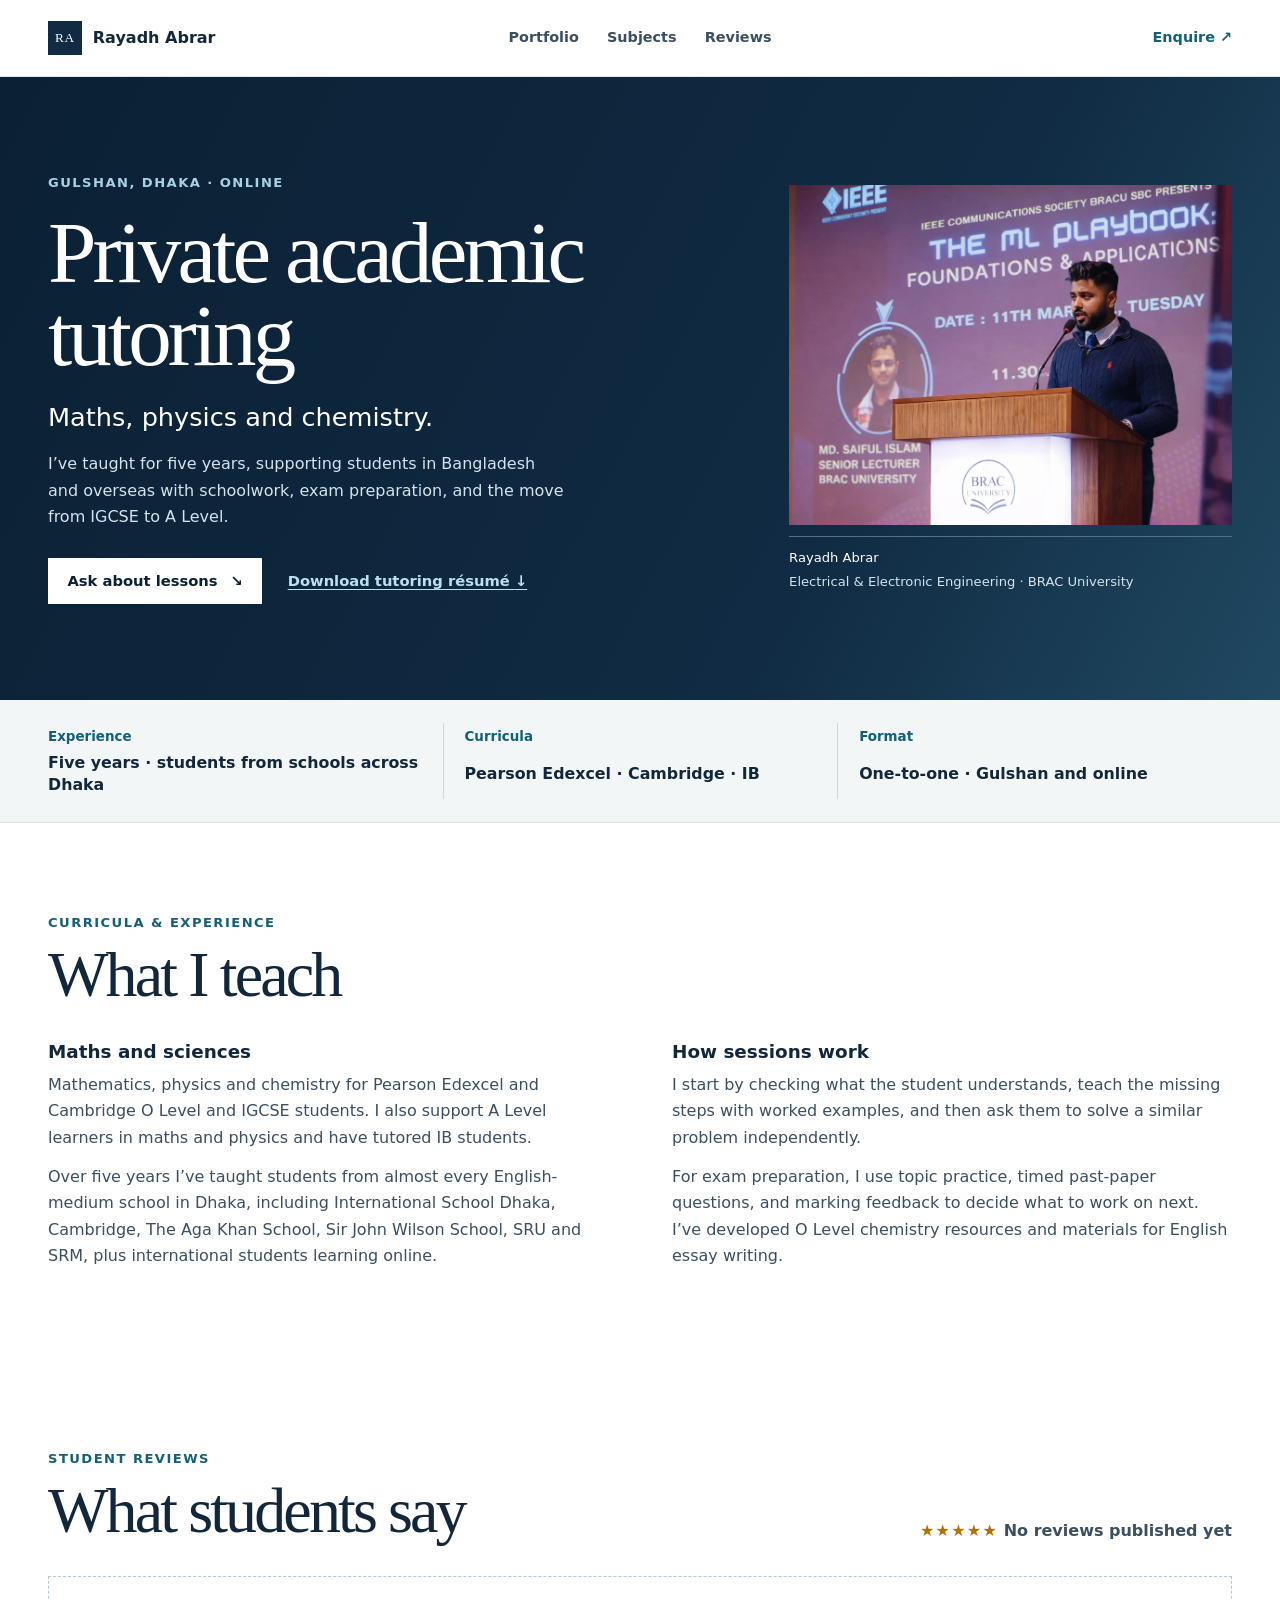
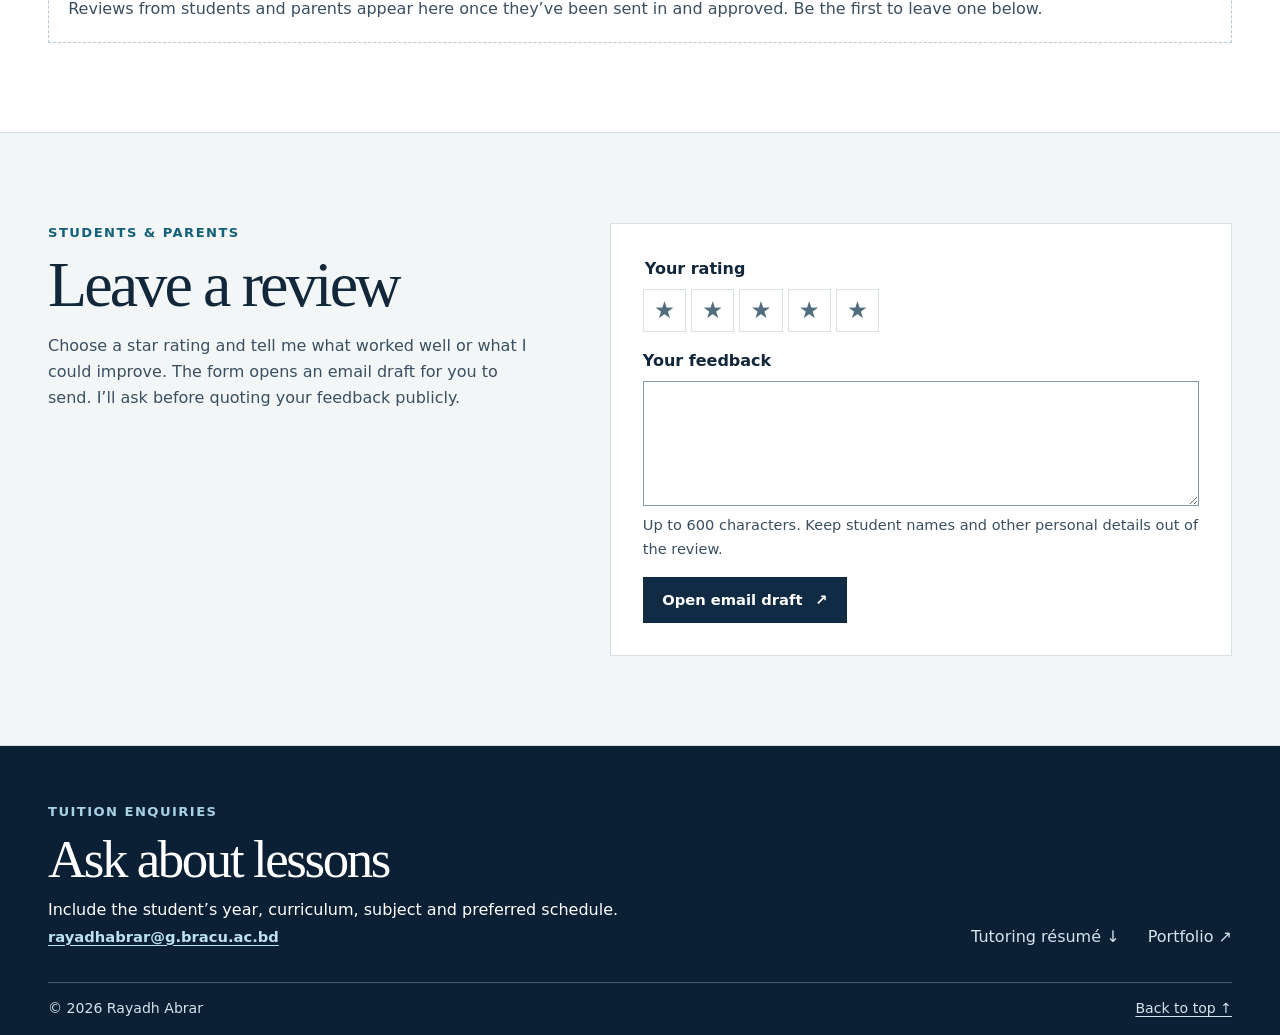
==== commit 7456c04f: "Add impact numbers, hosting journey, stage log and student reviews Co-Authored-By: Claude Opus 5.5 <" ====
--- a/tuitions.html
+++ b/tuitions.html
@@ -20,7 +20,7 @@
       <nav aria-label="Main navigation">
         <a href="./">Portfolio</a>
         <a href="#services">Subjects</a>
-        <a href="#reviews">Reviews</a>
+        <a href="#student-reviews">Reviews</a>
       </nav>
       <a class="header-contact" href="#book">Enquire <span aria-hidden="true">↗</span></a>
     </div>
@@ -48,7 +48,7 @@
 
     <div class="profile-strip">
       <div class="wrap profile-facts">
-        <div><span>Experience</span><strong>Five years of private tutoring</strong></div>
+        <div><span>Experience</span><strong>Five years · students from schools across Dhaka</strong></div>
         <div><span>Curricula</span><strong>Pearson Edexcel · Cambridge · IB</strong></div>
         <div><span>Format</span><strong>One-to-one · Gulshan and online</strong></div>
       </div>
@@ -60,13 +60,30 @@
         <article>
           <h3>Maths and sciences</h3>
           <p>Mathematics, physics and chemistry for Pearson Edexcel and Cambridge O Level and IGCSE students. I also support A Level learners in maths and physics and have tutored IB students.</p>
-          <p>My experience includes students from Sir John Wilson School, The Aga Khan School in Dhaka, Scholastica, SRU and SRM, plus international students learning online.</p>
+          <p>Over five years I’ve taught students from almost every English-medium school in Dhaka, including International School Dhaka, Cambridge, The Aga Khan School, Sir John Wilson School, SRU and SRM, plus international students learning online.</p>
         </article>
         <article>
           <h3>How sessions work</h3>
           <p>I start by checking what the student understands, teach the missing steps with worked examples, and then ask them to solve a similar problem independently.</p>
           <p>For exam preparation, I use topic practice, timed past-paper questions, and marking feedback to decide what to work on next. I’ve developed O Level chemistry resources and materials for English essay writing.</p>
         </article>
+      </div>
+    </section>
+
+    <section class="section wrap" id="student-reviews" aria-labelledby="student-reviews-title">
+      <div class="section-heading">
+        <div><p class="eyebrow">Student reviews</p><h2 id="student-reviews-title">What students say</h2></div>
+        <p class="rating-summary" aria-live="polite"><span class="rating-stars" aria-hidden="true">★★★★★</span> <span id="rating-average">No reviews published yet</span></p>
+      </div>
+      <!-- Add each approved review as an <article class="review-card" data-rating="5">, copying this layout:
+        <article class="review-card" data-rating="5">
+          <p class="review-stars" aria-label="5 out of 5 stars">★★★★★</p>
+          <blockquote><p>Review text.</p></blockquote>
+          <p class="review-by">A Level student · Physics</p>
+        </article>
+      -->
+      <div class="review-list" id="review-list">
+        <p class="review-empty">Reviews from students and parents appear here once they’ve been sent in and approved. Be the first to leave one below.</p>
       </div>
     </section>
 
--- a/style.css
+++ b/style.css
@@ -193,3 +193,32 @@
   .wrap { width: 100%; }
   .entry, figure { break-inside: avoid; }
 }
+
+/* Impact numbers, photo grid, stage log */
+.stats-section { padding-block: clamp(3rem, 6vw, 5.5rem); background: var(--navy-deep); color: white; }
+.stats-section .eyebrow { color: #a8d1e4; }
+.stat-grid { display: grid; grid-template-columns: repeat(4, minmax(0, 1fr)); gap: 1px; padding: 0; margin: 0; list-style: none; background: #2c4a62; border: 1px solid #2c4a62; }
+.stat-grid li { background: var(--navy-deep); padding: 1.4rem 1.3rem 1.5rem; }
+.stat-grid strong { display: block; font: 400 clamp(2.6rem, 5vw, 3.8rem)/1 var(--serif); letter-spacing: -.05em; }
+.stat-grid li > span { display: block; margin-top: .55rem; font-weight: 700; color: #e6f1f7; }
+.stat-grid p { margin-top: .35rem; color: #b6cddb; font-size: .9rem; line-height: 1.5; }
+.photo-grid { display: grid; grid-template-columns: repeat(2, minmax(0, 1fr)); gap: .85rem; margin-top: 1.05rem; }
+.photo-grid img { width: 100%; height: auto; aspect-ratio: 1.5; object-fit: cover; background: var(--mist); }
+.photo-grid figcaption { color: var(--body); font-size: .82rem; margin-top: .3rem; }
+.stage-log { margin-top: 2.2rem; border-top: 3px solid var(--accent); padding-top: 1.2rem; }
+.stage-log h3 { font-size: 1.13rem; margin-bottom: .6rem; }
+.stage-log ul { display: grid; grid-template-columns: repeat(2, minmax(0, 1fr)); gap: 0 2rem; padding: 0; margin: 0; list-style: none; }
+.stage-log li { padding: .55rem 0; border-bottom: 1px solid var(--line); color: var(--body); }
+.stage-log li span { display: block; color: var(--accent); font-size: .8rem; font-weight: 750; letter-spacing: .06em; text-transform: uppercase; }
+/* Draft placeholders: remove the class once each figure is confirmed */
+.tbc { outline: 2px dashed #e0a100; outline-offset: 2px; }
+@media (max-width: 58rem) { .stat-grid { grid-template-columns: repeat(2, minmax(0, 1fr)); } }
+@media (max-width: 42rem) { .photo-grid, .stage-log ul { grid-template-columns: 1fr; } }
+.rating-summary { color: var(--body); font-weight: 650; }
+.rating-stars, .review-stars { color: #b37000; letter-spacing: .08em; }
+.review-list { display: grid; grid-template-columns: repeat(3, minmax(0, 1fr)); gap: 1rem; }
+.review-card { padding: 1.4rem; border-top: 2px solid #33738a; background: var(--mist); }
+.review-card blockquote { margin: .6rem 0 .8rem; color: var(--ink); }
+.review-by { color: var(--accent); font-size: .88rem; font-weight: 700; }
+.review-empty { grid-column: 1 / -1; color: var(--body); padding: 1.2rem; border: 1px dashed #b8c8d2; }
+@media (max-width: 58rem) { .review-list { grid-template-columns: 1fr; } }
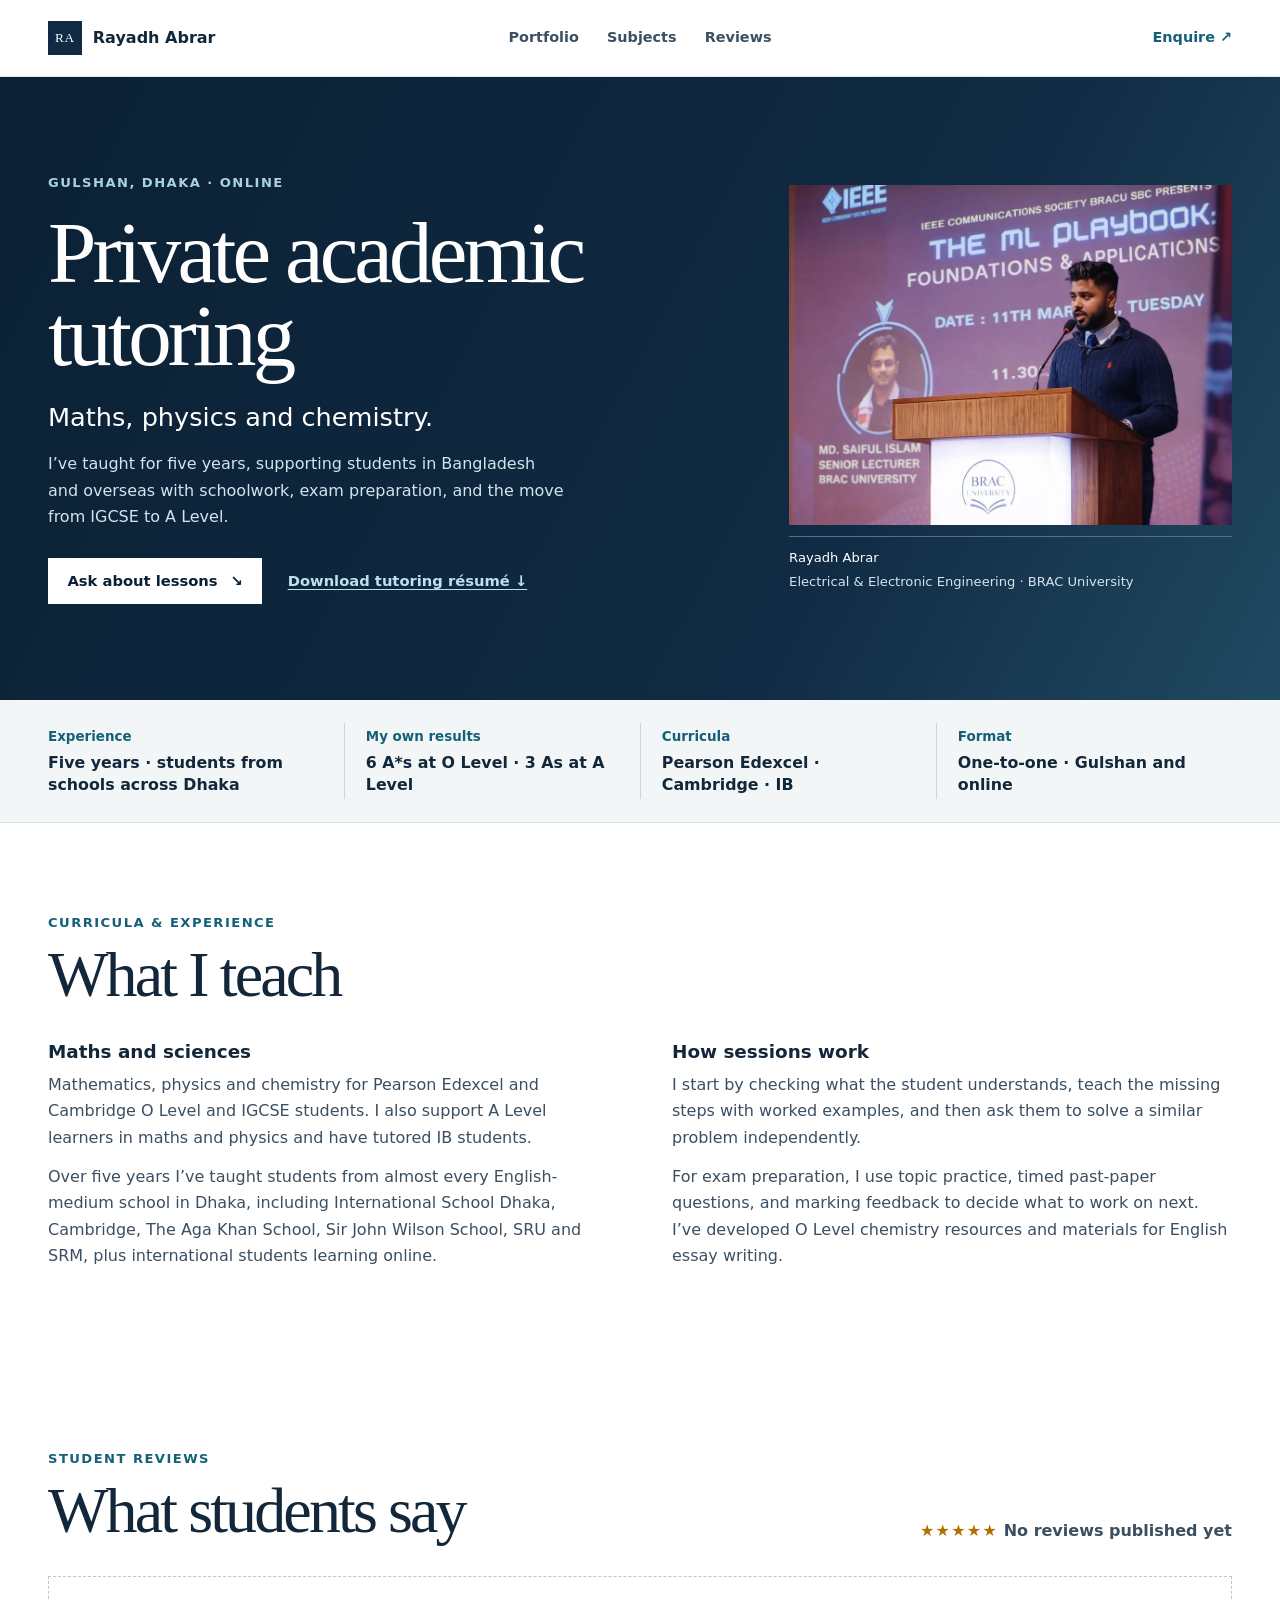
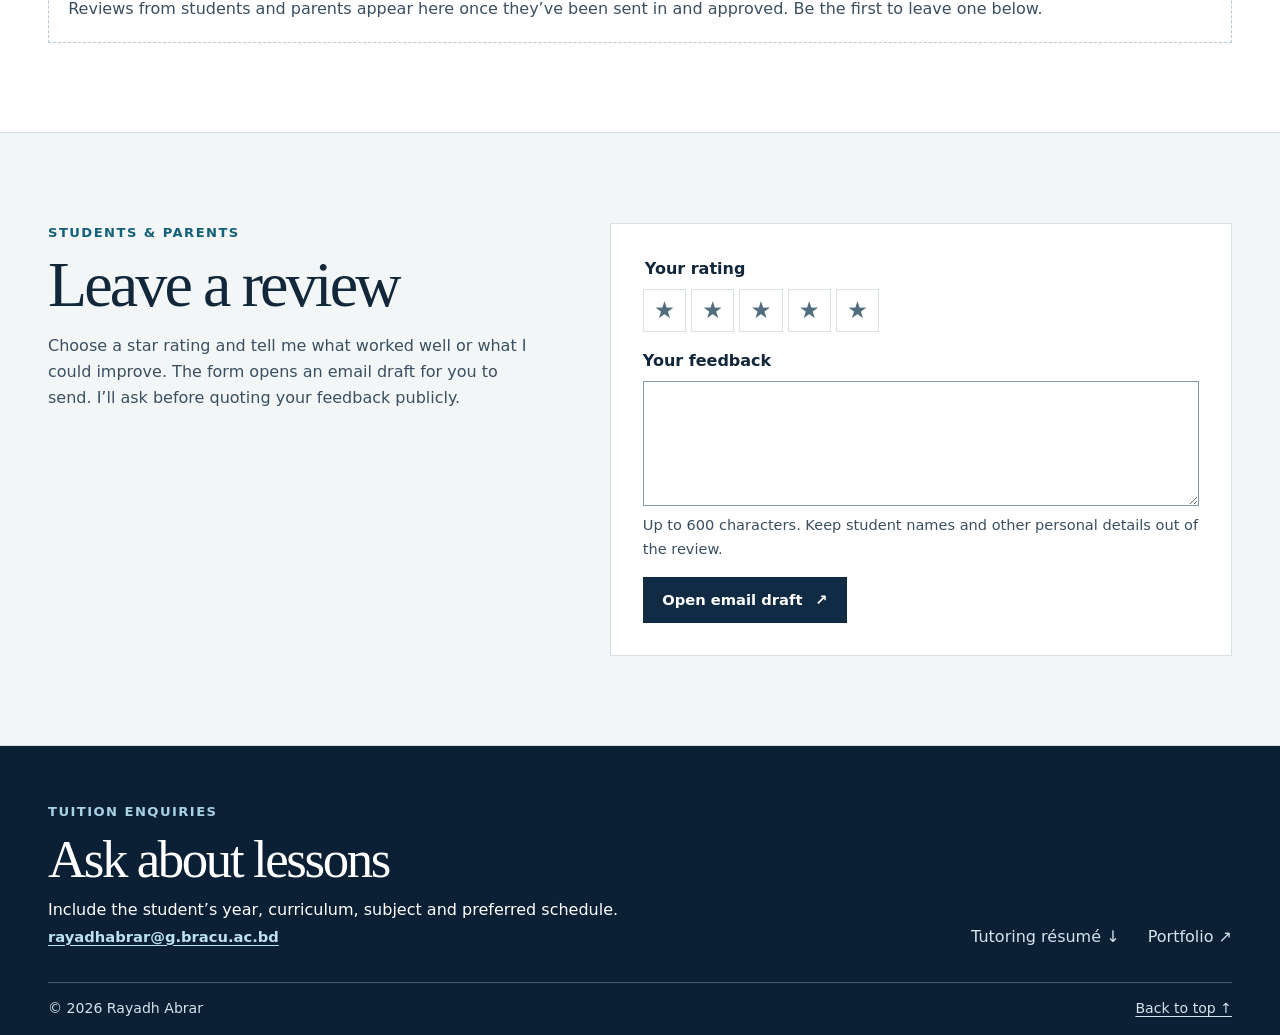
==== commit 5e5e8ae8: "Add D-drive photos, ISCEA finals, IEEE Week 2.0, IMUN, arc flash project and certificates Co-Authore" ====
--- a/tuitions.html
+++ b/tuitions.html
@@ -49,6 +49,7 @@
     <div class="profile-strip">
       <div class="wrap profile-facts">
         <div><span>Experience</span><strong>Five years · students from schools across Dhaka</strong></div>
+        <div><span>My own results</span><strong>6 A*s at O Level · 3 As at A Level</strong></div>
         <div><span>Curricula</span><strong>Pearson Edexcel · Cambridge · IB</strong></div>
         <div><span>Format</span><strong>One-to-one · Gulshan and online</strong></div>
       </div>
--- a/style.css
+++ b/style.css
@@ -66,7 +66,7 @@
 .hero-figure figcaption span:first-child { color: white; }
 
 .profile-strip { background: var(--mist); border-bottom: 1px solid var(--line); }
-.profile-facts { display: grid; grid-template-columns: repeat(3, minmax(0, 1fr)); padding-block: 1.45rem; }
+.profile-facts { display: grid; grid-template-columns: repeat(auto-fit, minmax(12rem, 1fr)); padding-block: 1.45rem; }
 .profile-facts > div { display: grid; gap: .2rem; padding: .2rem 1.3rem; border-left: 1px solid #c9d7df; }
 .profile-facts > div:first-child { border-left: 0; padding-left: 0; }
 .profile-facts span { font-size: .84rem; color: var(--accent); font-weight: 750; }
@@ -222,3 +222,17 @@
 .review-by { color: var(--accent); font-size: .88rem; font-weight: 700; }
 .review-empty { grid-column: 1 / -1; color: var(--body); padding: 1.2rem; border: 1px dashed #b8c8d2; }
 @media (max-width: 58rem) { .review-list { grid-template-columns: 1fr; } }
+.project-slot { border-top-style: dashed; background: transparent; outline: 1px dashed #b8c8d2; }
+.tutor-details > article { min-width: 0; }
+.grade-list { display: grid; grid-template-columns: repeat(2, minmax(0,1fr)); gap: .8rem; padding: 0; margin: .8rem 0; list-style: none; }
+.grade-list li { padding: 1rem; background: white; border-top: 2px solid var(--accent); }
+.grade-list span { display: block; color: var(--accent); font-size: .82rem; font-weight: 750; text-transform: uppercase; letter-spacing: .08em; }
+.grade-list strong { font: 400 clamp(1.6rem, 3vw, 2.3rem)/1.1 var(--serif); }
+.tutor-details { row-gap: 2.6rem; }
+@media (max-width: 42rem) { .grade-list { grid-template-columns: 1fr; } }
+.photo-grid .wide { grid-column: 1 / -1; }
+.photo-grid .wide img { aspect-ratio: 16 / 9; }
+.event-photo.small { max-width: 20rem; }
+.speaking-side { display: grid; gap: 1rem; align-content: start; }
+.speaking-side .event-photo img { aspect-ratio: 1; object-fit: cover; }
+.project-figure { width: 100%; height: auto; margin-top: 1rem; border: 1px solid var(--line); }
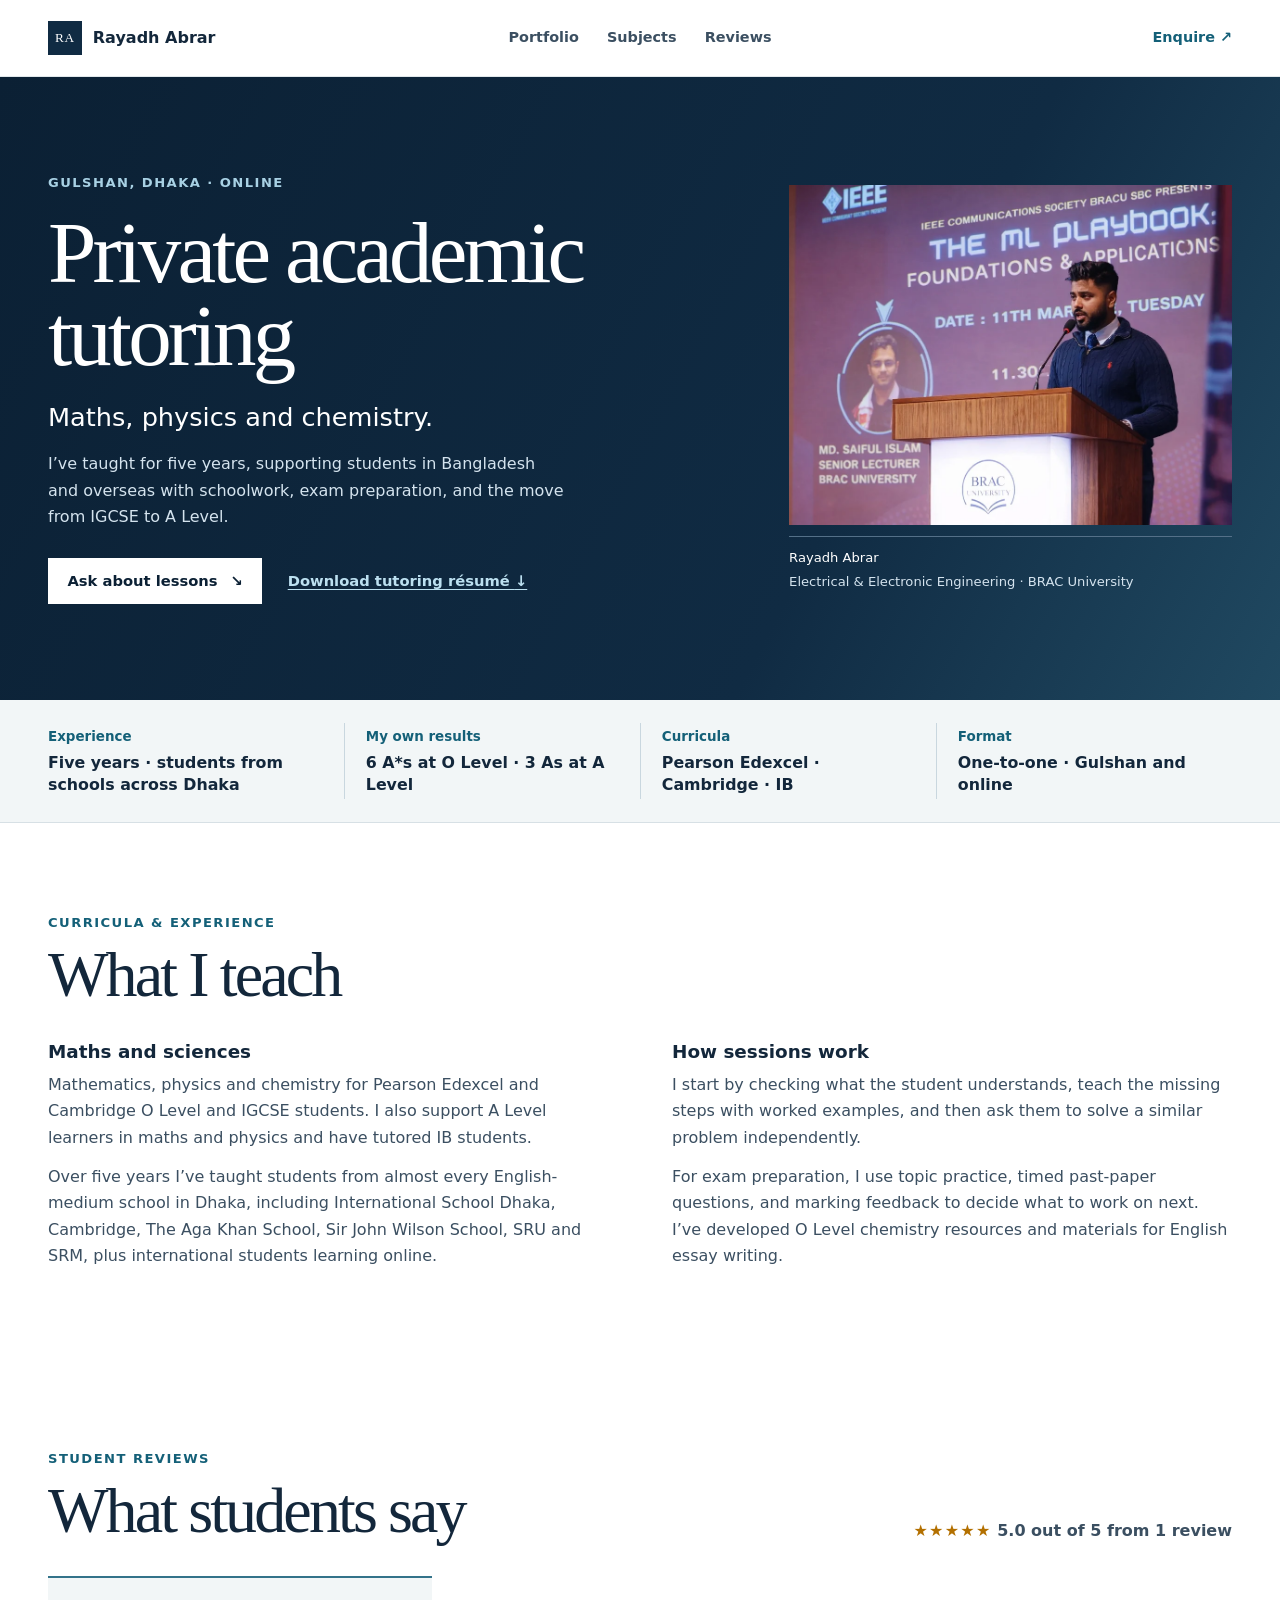
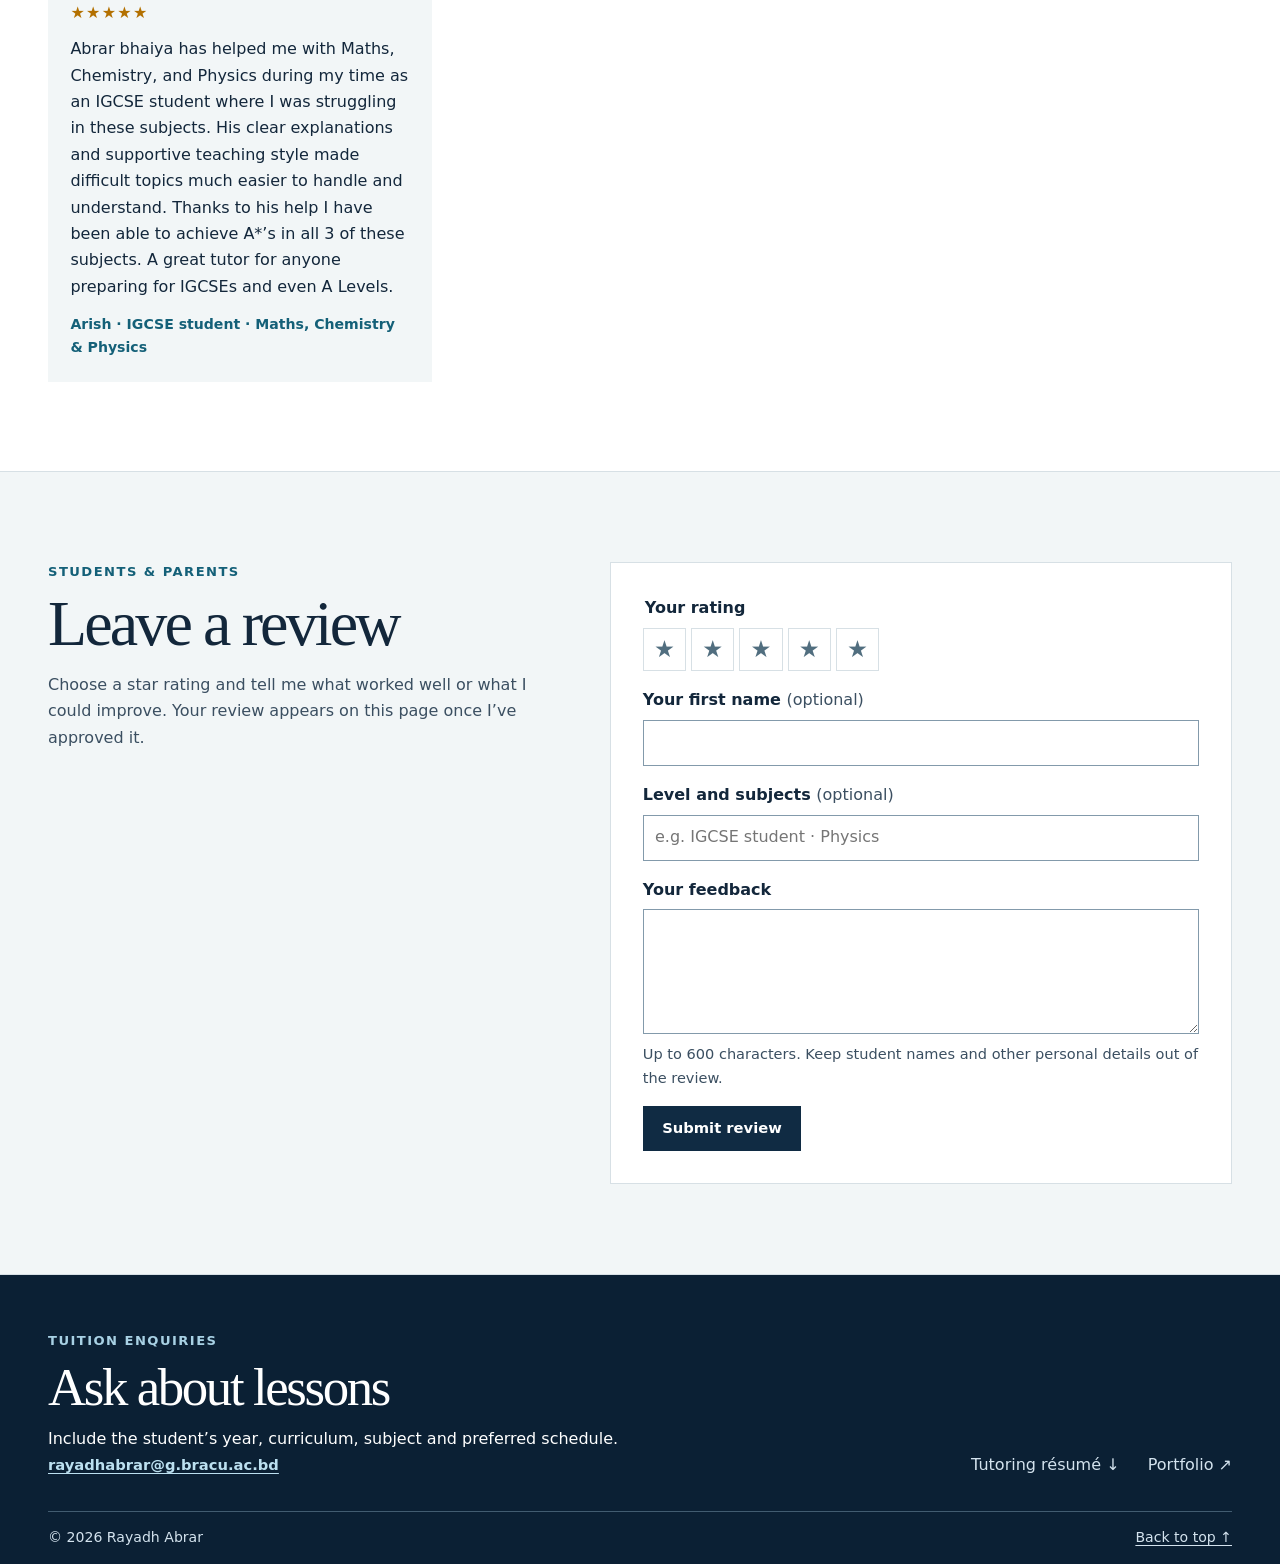
==== commit 8f8e4f00: "Move to Cloudflare Pages, add SEO and a live review system - Canonical, Open Graph, Twitter and JSON" ====
--- a/tuitions.html
+++ b/tuitions.html
@@ -2,12 +2,52 @@
 <html lang="en">
 <head>
   <meta charset="utf-8">
-  <meta http-equiv="Content-Security-Policy" content="default-src 'none'; base-uri 'none'; script-src 'self'; style-src 'self'; img-src 'self'; form-action 'none'">
+  <meta http-equiv="Content-Security-Policy" content="default-src 'none'; base-uri 'none'; script-src 'self'; style-src 'self'; img-src 'self'; connect-src 'self'; form-action 'none'">
   <meta name="referrer" content="no-referrer">
   <meta name="viewport" content="width=device-width, initial-scale=1">
   <title>Private Tutoring | Rayadh Abrar</title>
   <meta name="description" content="Maths, physics and chemistry tutoring with Rayadh Abrar in Gulshan, Dhaka and online. Five years of teaching experience across Pearson Edexcel, Cambridge and IB.">
-  <link rel="canonical" href="https://rayadh-abrar1.github.io/rayadhabrar/tuitions.html">
+  <meta name="author" content="Rayadh Abrar">
+  <link rel="canonical" href="https://rayadhabrar.pages.dev/tuitions.html">
+  <meta property="og:type" content="website">
+  <meta property="og:site_name" content="Rayadh Abrar">
+  <meta property="og:title" content="Private Tutoring | Rayadh Abrar">
+  <meta property="og:description" content="Maths, physics and chemistry tutoring in Dhaka and online. Five years of experience with Edexcel, Cambridge and IB students.">
+  <meta property="og:url" content="https://rayadhabrar.pages.dev/tuitions.html">
+  <meta property="og:image" content="https://rayadhabrar.pages.dev/assets/og-image.jpg">
+  <meta property="og:image:width" content="1200">
+  <meta property="og:image:height" content="630">
+  <meta name="twitter:card" content="summary_large_image">
+  <meta name="twitter:image" content="https://rayadhabrar.pages.dev/assets/og-image.jpg">
+  <script type="application/ld+json">
+{
+  "@context": "https://schema.org",
+  "@type": "Service",
+  "name": "Private tutoring with Rayadh Abrar",
+  "serviceType": "Maths, physics and chemistry tutoring",
+  "url": "https://rayadhabrar.pages.dev/tuitions.html",
+  "provider": {
+    "@type": "Person",
+    "@id": "https://rayadhabrar.pages.dev/#person",
+    "name": "Rayadh Abrar",
+    "url": "https://rayadhabrar.pages.dev/"
+  },
+  "areaServed": [
+    {
+      "@type": "City",
+      "name": "Dhaka"
+    },
+    {
+      "@type": "Place",
+      "name": "Online"
+    }
+  ],
+  "audience": {
+    "@type": "EducationalAudience",
+    "educationalRole": "student"
+  }
+}
+  </script>
   <link rel="icon" href="assets/monogram.svg" type="image/svg+xml">
   <link rel="stylesheet" href="style.css">
   <script src="main.js" defer></script>
@@ -76,15 +116,12 @@
         <div><p class="eyebrow">Student reviews</p><h2 id="student-reviews-title">What students say</h2></div>
         <p class="rating-summary" aria-live="polite"><span class="rating-stars" aria-hidden="true">★★★★★</span> <span id="rating-average">No reviews published yet</span></p>
       </div>
-      <!-- Add each approved review as an <article class="review-card" data-rating="5">, copying this layout:
+      <div class="review-list" id="review-list">
         <article class="review-card" data-rating="5">
           <p class="review-stars" aria-label="5 out of 5 stars">★★★★★</p>
-          <blockquote><p>Review text.</p></blockquote>
-          <p class="review-by">A Level student · Physics</p>
+          <blockquote><p>Abrar bhaiya has helped me with Maths, Chemistry, and Physics during my time as an IGCSE student where I was struggling in these subjects. His clear explanations and supportive teaching style made difficult topics much easier to handle and understand. Thanks to his help I have been able to achieve A*’s in all 3 of these subjects. A great tutor for anyone preparing for IGCSEs and even A Levels.</p></blockquote>
+          <p class="review-by">Arish · IGCSE student · Maths, Chemistry &amp; Physics</p>
         </article>
-      -->
-      <div class="review-list" id="review-list">
-        <p class="review-empty">Reviews from students and parents appear here once they’ve been sent in and approved. Be the first to leave one below.</p>
       </div>
     </section>
 
@@ -93,7 +130,7 @@
         <div>
           <p class="eyebrow">Students &amp; parents</p>
           <h2 id="reviews-title">Leave a review</h2>
-          <p>Choose a star rating and tell me what worked well or what I could improve. The form opens an email draft for you to send. I’ll ask before quoting your feedback publicly.</p>
+          <p>Choose a star rating and tell me what worked well or what I could improve. Your review appears on this page once I’ve approved it.</p>
         </div>
         <form class="reviews-form" id="review-form" data-email="rayadhabrar@g.bracu.ac.bd">
           <fieldset>
@@ -106,10 +143,15 @@
               <label><input type="radio" name="rating" value="5" aria-label="5 stars"><span class="star-icon" aria-hidden="true">★</span></label>
             </div>
           </fieldset>
+          <label for="review-name">Your first name <span class="optional">(optional)</span></label>
+          <input id="review-name" name="name" type="text" maxlength="40" autocomplete="given-name">
+          <label for="review-about">Level and subjects <span class="optional">(optional)</span></label>
+          <input id="review-about" name="about" type="text" maxlength="80" placeholder="e.g. IGCSE student · Physics">
           <label for="review-text">Your feedback</label>
           <textarea id="review-text" name="review" rows="4" maxlength="600" required aria-describedby="review-help"></textarea>
           <p class="form-help" id="review-help">Up to 600 characters. Keep student names and other personal details out of the review.</p>
-          <button class="button button-primary" type="submit">Open email draft <span aria-hidden="true">↗</span></button>
+          <div class="hp" aria-hidden="true"><label for="review-website">Leave this empty</label><input id="review-website" name="website" type="text" tabindex="-1" autocomplete="off"></div>
+          <button class="button button-primary" type="submit">Submit review</button>
           <p class="form-status" role="status" id="review-status"></p>
           <noscript><p class="form-help">You can email your rating and feedback to <a href="mailto:rayadhabrar@g.bracu.ac.bd?subject=Tutoring%20review">rayadhabrar@g.bracu.ac.bd</a>.</p></noscript>
         </form>
--- a/style.css
+++ b/style.css
@@ -236,3 +236,17 @@
 .speaking-side { display: grid; gap: 1rem; align-content: start; }
 .speaking-side .event-photo img { aspect-ratio: 1; object-fit: cover; }
 .project-figure { width: 100%; height: auto; margin-top: 1rem; border: 1px solid var(--line); }
+.beyond-grid { display: grid; grid-template-columns: repeat(3, minmax(0,1fr)); gap: 1.2rem; }
+.beyond-grid img { width: 100%; height: auto; aspect-ratio: 4 / 3; object-fit: cover; margin-bottom: .8rem; }
+.beyond-grid h3 { font-size: 1.13rem; margin-bottom: .3rem; }
+.beyond-grid p { color: var(--body); }
+@media (max-width: 42rem) { .beyond-grid { grid-template-columns: 1fr; } }
+.chess-mark { display: grid; place-items: center; aspect-ratio: 4 / 3; margin-bottom: .8rem; background: var(--navy-deep); color: white; font-size: 6rem; line-height: 1; }
+.photo-grid .wide.natural img { aspect-ratio: auto; }
+.reviews-form input[type="text"] { display: block; width: 100%; padding: .55rem .7rem; margin-bottom: 1rem; border: 1px solid #839aab; color: var(--ink); font: inherit; }
+.reviews-form .optional { font-weight: 400; color: var(--body); }
+.hp { position: absolute; left: -9999px; width: 1px; height: 1px; overflow: hidden; }
+.admin h1 { margin-bottom: 1.5rem; }
+.admin .reviews-form input[type="password"] { display: block; width: 100%; max-width: 24rem; padding: .55rem .7rem; border: 1px solid #839aab; font: inherit; }
+.admin-list { display: grid; gap: 1rem; margin-top: 2rem; }
+.admin-actions { display: flex; gap: .6rem; margin-top: .8rem; }
